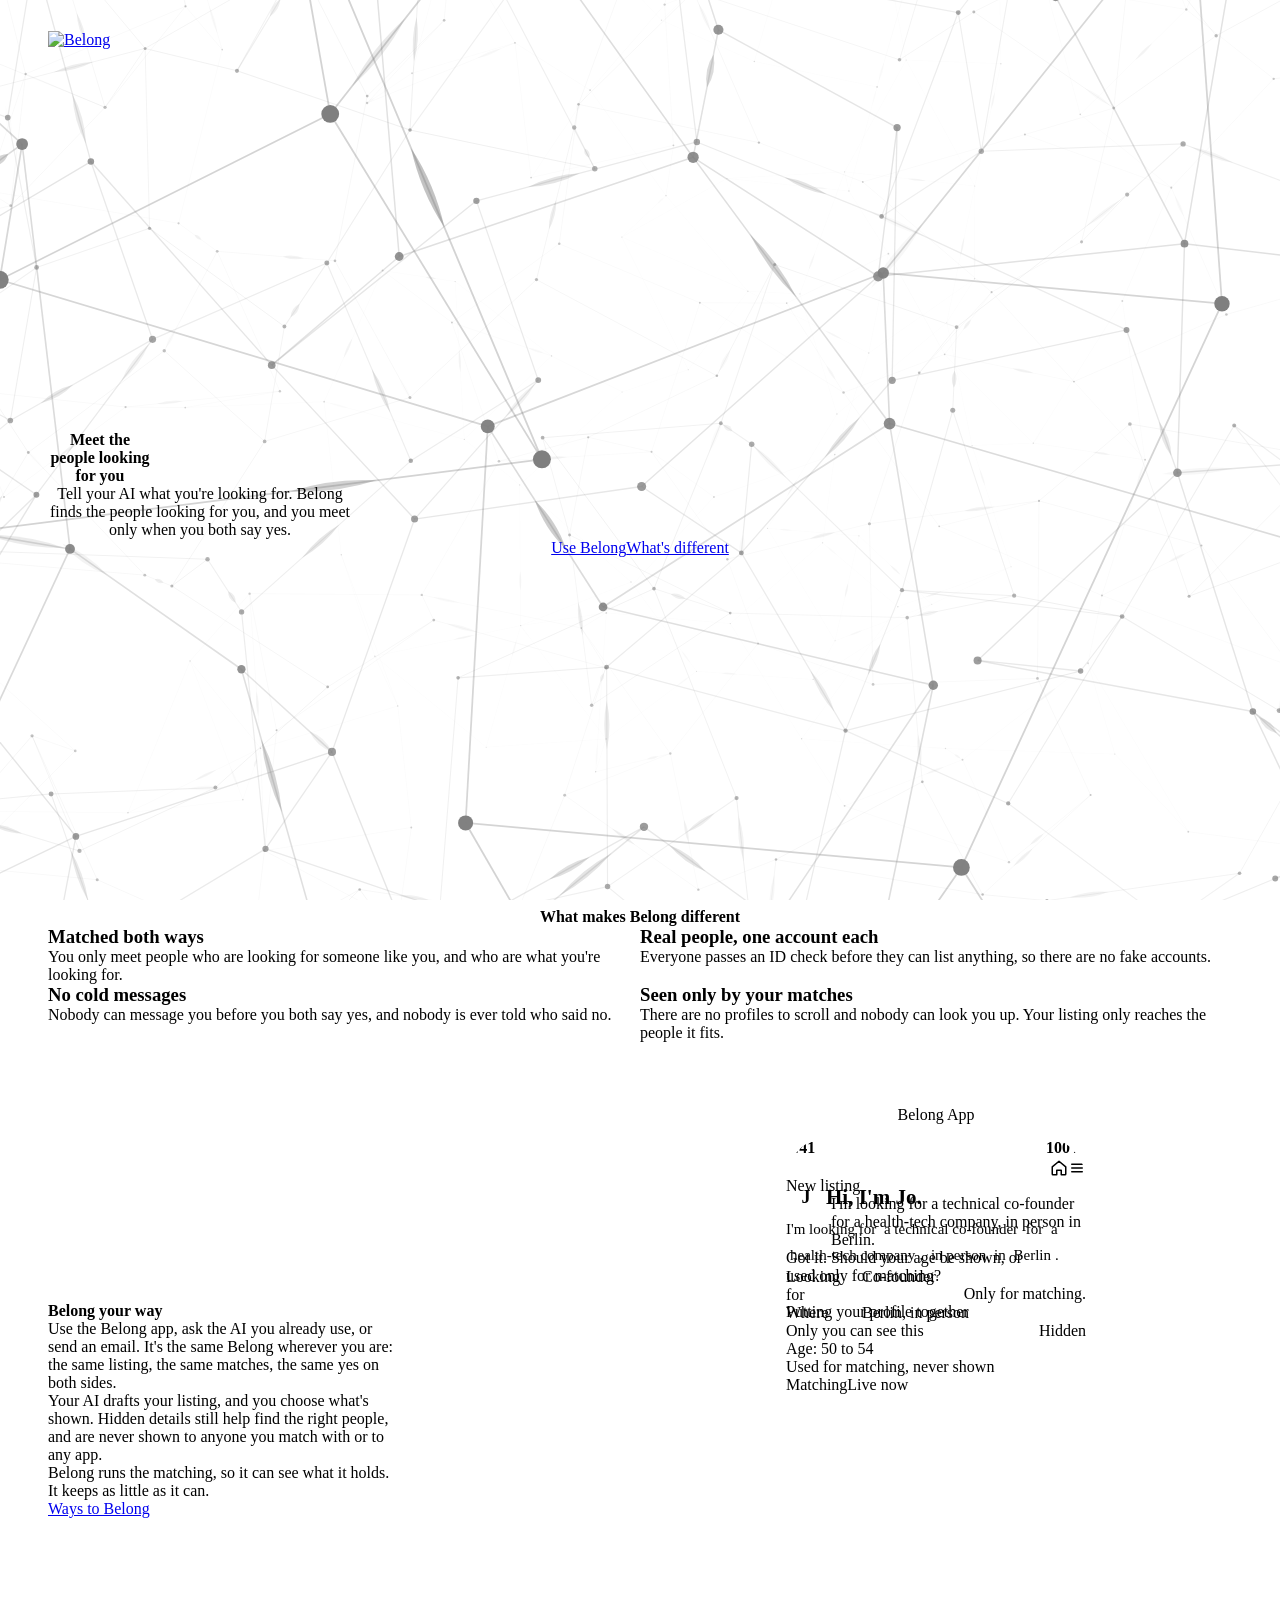
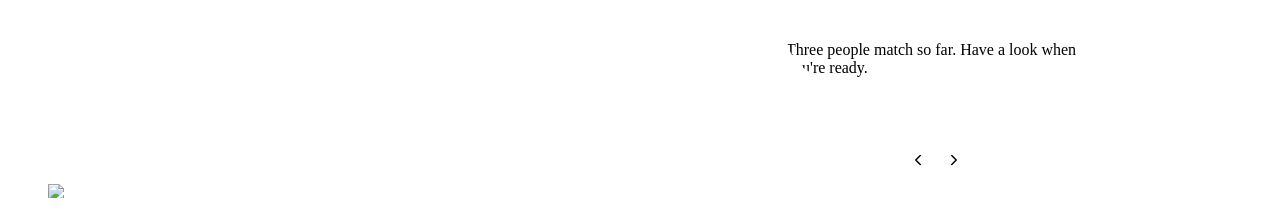
==== site/index.html @ 60d32f6e "The cream band is at 40% Co-Authored-By: Claude Opus 5.5 <noreply@anthropic.com>" ====
<!doctype html>
<html lang="en">
<head>
<meta charset="utf-8">
<meta name="viewport" content="width=device-width, initial-scale=1">
<title>Belong</title>
<meta name="description" content="Belong helps people find each other. Tell your AI what you're looking for, and meet the people looking for you, only when you both say yes.">
<link rel="stylesheet" href="ds/tokens.css">
<link rel="stylesheet" href="ds/belong.css">
<link rel="stylesheet" href="site.css">
<link rel="icon" type="image/svg+xml" href="ds/logo/belong-icon.svg">
<link rel="apple-touch-icon" href="apple-touch-icon.png">
<style>
  /* The landing page's own parts. Everything shared with the Use page is in site.css. */
  /* The hero sits in the middle of the web, on one centred column. */
  .hero { min-height: calc(100svh - 72px); display: flex; align-items: center; padding: var(--space-12) 0 var(--space-24);
    text-align: center; }
  .hero .wrap { width: 100%; }
  .hero h1 { font-size: var(--font-size-display-xl); margin: 0 auto var(--space-6); max-width: 13ch; }
  .hero .lead { font: var(--text-body-l); color: var(--text-secondary); margin: 0 auto var(--space-8); max-width: 38ch; }
  .hero .actions { justify-content: center; }

  /* The background: a cloud of points in three dimensions, coral, periwinkle and mint, each joined to its nearest by
     faint grey lines, with pulses swelling along some of them in the lines' own grey, tapering at both ends. Drawn on
     one canvas by the script below: near points and lines larger and darker, far ones smaller and fainter, so it has
     volume. It turns slowly around its upright axis as the page scrolls, onward whichever way, easing to a stop. Fixed
     behind the whole page at half opacity, showing through the top bar too. No pause button by the owner's choice;
     with reduced motion it's drawn once, still, with no pulses. */
  /* On this page the top bar lets the web show through it (no fill, no blur) and scrolls away with the hero
     instead of staying pinned, so no text ever passes under it. */
  .site-top { position: relative; background: transparent; -webkit-backdrop-filter: none; backdrop-filter: none; }
  .web { position: fixed; inset: 0; width: 100%; height: 100%; z-index: -1; opacity: 0.5; pointer-events: none; }

  /* What makes Belong different: four cards, two by two. */
  #diff-title { text-align: center; margin-bottom: var(--space-10); }
  .diff .card { padding: var(--space-8); }

  /* Hidden details: the words on the left, and the Belong app on a phone on the right. */
  .hidden-grid { display: grid; grid-template-columns: minmax(0, 1fr) minmax(0, 1fr); gap: var(--space-16); align-items: center; }
  @media (max-width: 760px) { .hidden-grid { grid-template-columns: 1fr; gap: var(--space-10); } }
  .hidden-grid p { color: var(--text-secondary); max-width: 44ch; margin: 0 0 var(--space-4); font: var(--text-body-l); }
  /* The ways to use Belong, one story three times on a loop. First the Belong app on a phone, drawn in the app's own
     look: the person tells their AI what they're looking for; their profile appears, the hidden age in its red band
     with the Hidden badge; matching starts; their matches come in, they pass on one and say yes to another, and both
     say yes. Then it swipes to an AI chat window, dark and in the code font, any assistant and no one's brand, using
     Belong through its connector; then to a mail thread with Belong, light, as a mail app shows it; then back to the
     phone. A picture, so it's one image to screen readers. With reduced motion it rests on the phone's profile. */
  .ways { position: relative; justify-self: stretch; height: 700px; margin: 0; overflow: hidden; }
  .ways .slide { position: absolute; inset: 0; display: flex; flex-direction: column; align-items: center; justify-content: center;
    gap: 14px; padding: var(--space-6) var(--space-2); }
  /* Each way's name above its picture, swiping with it. */
  .ways .way { margin: 0; font: var(--text-body-l); line-height: 1; color: var(--text-accent); }  /* the size it had, without the paragraph's margin */
  .ways .s-ai, .ways .s-mail { transform: translateX(115%); }
  /* Each example casts a hard shadow, offset down and right; it fades out as the example swipes away. */
  .ways { --cast: 10px 10px 0 color-mix(in srgb, var(--text-primary) 7%, transparent); --none: 0 0 0 transparent; }
  .ways .phone, .ways .window { box-shadow: var(--cast); }
  .ways .slide { padding-right: calc(var(--space-2) + 10px); }
  .phone { width: 300px; max-width: 100%; margin: 0; border: 9px solid var(--surface-inverse);
    border-radius: 44px; overflow: hidden; background: var(--surface-card); }
  .phone .bar { display: flex; align-items: center; justify-content: space-between; padding: 10px var(--space-5) 0;
    font: var(--text-caption); font-weight: 600; }
  .phone .bar .notch { width: 84px; height: 22px; border-radius: var(--radius-pill); background: var(--surface-inverse); }
  .phone .top { display: flex; align-items: center; gap: var(--space-2); padding: var(--space-3) var(--space-4);
    border-bottom: 1px solid var(--border-subtle); }
  .phone .top img { height: 17px; width: auto; margin-right: auto; }
  .phone .top svg { width: 18px; height: 18px; color: var(--text-primary); }
  .phone .screen { position: relative; height: 500px; overflow: hidden; }
  .phone .chat, .phone .profile { position: absolute; left: 0; right: 0; }
  .phone .chat { inset: 0; padding: var(--space-4); display: flex; flex-direction: column; gap: var(--space-2); }
  .phone .chat .eyebrow { margin-bottom: var(--space-2); color: var(--text-tertiary); }
  .ways .msg { max-width: 85%; margin: 0; padding: var(--space-2) var(--space-3); border-radius: 18px; font: var(--text-body-s); }
  .ways .msg.me { align-self: flex-end; background: var(--surface-raised); border-bottom-right-radius: var(--radius-sm); }
  .ways .msg.ai { align-self: flex-start; background: var(--accent-ai-muted); border-bottom-left-radius: var(--radius-sm); }
  .phone .turn { display: grid; justify-items: start; }
  .phone .turn > * { grid-area: 1 / 1; align-self: start; }
  .ways .typing { display: inline-flex; gap: 4px; padding: var(--space-3); }
  .ways .typing i { width: 6px; height: 6px; border-radius: 50%; background: var(--accent-ai); }
  .phone .making { align-self: flex-start; font: var(--text-caption); color: var(--text-ai); }
  .phone .profile { inset: 0; background: var(--sf-paper-100); }
  .phone .hello { background: var(--surface-card); padding: var(--space-4); }
  .phone .hello-head { display: flex; align-items: center; gap: var(--space-3); }
  .phone .mono { width: 40px; height: 40px; border-radius: var(--radius-md); background: var(--sf-char-100); color: var(--text-secondary);
    display: inline-flex; align-items: center; justify-content: center; font-family: var(--font-display); font-weight: 700; font-size: 18px; }
  .phone .name { margin: 0; font-family: var(--font-display); font-weight: 600; font-size: 21px; line-height: 1.15; }
  .phone .words { margin: var(--space-3) 0 0; font-family: var(--font-display); font-weight: 500; font-size: 15px; line-height: 1.7; }
  .phone .word { background: var(--sf-char-100); border-bottom: 2px solid var(--border-strong); border-radius: var(--radius-sm); padding: 1px 4px;
    -webkit-box-decoration-break: clone; box-decoration-break: clone; }
  .ways .facts { padding: var(--space-3) var(--space-4); display: grid; gap: var(--space-2); }
  .ways .fact { display: grid; grid-template-columns: 76px 1fr; gap: var(--space-2); font: var(--text-body-s); }
  .ways .fact .label { color: var(--text-tertiary); }
  .phone .hidden-band { padding: var(--space-3) var(--space-4);
    background: linear-gradient(var(--accent-error-muted), var(--accent-error-muted)), var(--surface-card); }
  .phone .hidden-band .head { display: flex; justify-content: space-between; align-items: center; }
  .phone .hidden-band .body-s { margin-top: var(--space-1); }
  .phone .hidden-note { display: block; margin-top: var(--space-1); }
  .phone .live { display: flex; align-items: center; gap: var(--space-2); padding: var(--space-3) var(--space-4); font: var(--text-caption);
    color: var(--text-secondary); }
  .phone .peek { position: absolute; left: 0; right: 0; bottom: 0; background: var(--surface-card); border-top: 1px solid var(--border-default);
    border-radius: var(--radius-lg) var(--radius-lg) 0 0; padding: var(--space-3) var(--space-4) var(--space-5); }
  .phone .peek .handle { display: block; width: 32px; height: 4px; margin: 0 auto var(--space-3); border-radius: var(--radius-pill);
    background: var(--border-strong); }
  .phone .peek .slot { display: grid; }
  .phone .peek .msg { grid-area: 1 / 1; max-width: none; }
  /* The app's matches: a screen that slides in over the profile, with the phone's tab bar. */
  .phone .matches { position: absolute; inset: 0; display: flex; flex-direction: column; background: var(--sf-paper-100);
    transform: translateX(100%); }
  .phone .list { flex: 1; min-height: 0; overflow: hidden; padding: var(--space-3) var(--space-4); }
  .phone .list .eyebrow { color: var(--text-tertiary); margin-bottom: var(--space-1); }
  .ways .grow { display: grid; grid-template-rows: 1fr; }
  .ways .grow > div { overflow: hidden; min-height: 0; }
  .phone .mcard { margin-top: var(--space-2); padding: var(--space-3); background: var(--surface-card); border: 1px solid var(--border-default);
    border-radius: var(--radius-md); display: grid; gap: var(--space-1); }
  .phone .mcard .fact { grid-template-columns: 70px 1fr; font: var(--text-caption); }
  .phone .mcard .why { margin: 2px 0 0; font: var(--text-caption); color: var(--text-secondary); }
  .phone .mcard .end { display: grid; margin-top: var(--space-2); min-height: 30px; }
  .phone .mcard .end > * { grid-area: 1 / 1; align-self: center; }
  .phone .mcard .btns { display: flex; gap: var(--space-2); }
  .phone .mcard .btns .btn { flex: 1; justify-content: center; }
  .phone .mcard .note { margin: 0; font: var(--text-caption); }
  .phone .btn { position: relative; }
  .phone .ring { position: absolute; inset: -3px; border: 2px solid var(--border-accent); border-radius: inherit; opacity: 0; }
  .phone .tabbar { display: grid; grid-template-columns: 1fr 1fr; border-top: 1px solid var(--border-subtle); background: var(--sf-paper-100); }
  .phone .tabbar span { padding: var(--space-3) 0 var(--space-4); text-align: center; font-family: var(--font-display); font-weight: 700;
    font-size: 15px; color: var(--text-tertiary); }
  .phone .tabbar span + span { border-left: 1px solid var(--border-subtle); }
  .phone .tabbar .on { color: var(--text-primary); background: linear-gradient(var(--accent-muted), transparent 70%); box-shadow: inset 0 2px var(--border-accent); }
  /* The windows: a desktop app's frame, its title in the middle; the conversation pushed up from the bottom as it grows. */
  .ways .window { width: 100%; max-width: 440px; height: 520px; display: flex; flex-direction: column; overflow: hidden;
    background: var(--surface-card); border: 1px solid var(--border-default); border-radius: var(--radius-lg); }
  .ways .chrome { position: relative; display: flex; align-items: center; justify-content: center; gap: var(--space-2); padding: var(--space-3);
    border-bottom: 1px solid var(--border-subtle); font: var(--text-body-s); font-weight: 600; }
  .ways .chrome .lights { position: absolute; left: var(--space-3); display: flex; gap: 6px; }
  .ways .chrome .lights i { width: 10px; height: 10px; border-radius: 50%; background: var(--sf-char-100); }
  .ways .chrome .spark { width: 10px; height: 10px; border-radius: 50%; background: var(--text-primary); }
  .ways .convo { flex: 1; min-height: 0; display: flex; flex-direction: column; justify-content: flex-end; padding: 0 var(--space-4) var(--space-2); overflow: hidden; }
  .ways .convo .grow > div { padding-top: var(--space-3); display: flex; flex-direction: column; }
  .ways .said { margin: 0; font: var(--text-body-s); }
  .ways .uses { align-self: flex-start; display: inline-flex; align-items: center; gap: var(--space-2); padding: 4px var(--space-3);
    border-radius: var(--radius-pill); background: var(--accent-ai-muted); color: var(--text-ai); font: var(--text-caption); }
  .ways .uses img { height: 11px; width: auto; }
  .ways .uses + .said { margin-top: var(--space-2); }
  .ways .card { margin-top: var(--space-2); padding: var(--space-3); border: 1px solid var(--border-default); border-radius: var(--radius-md);
    display: grid; gap: var(--space-1); background: var(--surface-card); }
  .ways .card .head { display: flex; justify-content: space-between; align-items: center; }
  .ways .card .fact { grid-template-columns: 68px 1fr; font: var(--text-caption); }
  /* The AI window: dark, in the code font, so it reads as a different place from the mail. */
  .ways .dark { background: var(--surface-inverse); color: var(--text-inverse); border-color: var(--surface-inverse); }
  .ways .dark, .ways .dark .said, .ways .dark .msg, .ways .dark .chrome, .ways .dark .box, .ways .dark .uses, .ways .dark .label { font-family: var(--font-mono); }
  .ways .dark .chrome { border-bottom-color: color-mix(in srgb, var(--text-inverse) 12%, transparent); }
  .ways .dark .chrome .lights i { background: color-mix(in srgb, var(--text-inverse) 25%, transparent); }
  .ways .dark .chrome .spark { background: var(--accent-ai); }
  .ways .dark .said, .ways .dark .card { color: var(--text-inverse); }
  .ways .dark .msg.me { background: color-mix(in srgb, var(--text-inverse) 12%, transparent); color: var(--text-inverse); }
  .ways .dark .uses { background: transparent; border: 1px solid var(--accent-ai); color: var(--accent-ai); }
  .ways .dark .card { background: color-mix(in srgb, var(--text-inverse) 6%, transparent); border-color: color-mix(in srgb, var(--text-inverse) 18%, transparent); }
  .ways .dark .label { color: color-mix(in srgb, var(--text-inverse) 65%, transparent); }
  .ways .dark .box { border-color: color-mix(in srgb, var(--text-inverse) 22%, transparent); color: color-mix(in srgb, var(--text-inverse) 55%, transparent); }
  .ways .box { margin: var(--space-2) var(--space-4) var(--space-4); padding: var(--space-2) var(--space-4); border: 1px solid var(--border-default);
    border-radius: var(--radius-pill); font: var(--text-body-s); color: var(--text-tertiary); }
  /* The mail window: light, in the page's own type, like a mail app: a toolbar, the thread's subject, then each email
     in it, open, the newest at the foot; a reply box below. */
  .ways .tools { display: flex; align-items: center; gap: var(--space-3); padding: var(--space-2) var(--space-4); border-bottom: 1px solid var(--border-subtle); }
  .ways .tools svg { width: 16px; height: 16px; color: var(--text-tertiary); }
  .ways .tools .search { flex: 1; padding: 4px var(--space-3); border-radius: var(--radius-pill); background: var(--surface-raised);
    font: var(--text-caption); color: var(--text-tertiary); }
  .ways .thread-title { margin: 0; padding: var(--space-3) var(--space-4) 0; font: var(--text-body-m); font-weight: 600; }
  .ways .thread-title .badge { margin-left: var(--space-2); vertical-align: middle; }
  .ways .thread { flex: 1; min-height: 0; display: flex; flex-direction: column; justify-content: flex-end; overflow: hidden; padding: 0 var(--space-4); }
  .ways .em > div { border-top: 1px solid var(--border-subtle); }
  .ways .em-head { display: grid; grid-template-columns: 28px 1fr auto; gap: 2px var(--space-2); align-items: center; padding: var(--space-2) 0; }
  .ways .em-head .av { grid-row: span 2; width: 28px; height: 28px; border-radius: 50%; display: inline-flex; align-items: center; justify-content: center;
    font: var(--text-caption); font-weight: 700; background: var(--sf-char-100); color: var(--text-secondary); }
  .ways .em-head .av.b { background: var(--surface-inverse); }
  .ways .em-head .av.b img { width: 14px; height: auto; }
  .ways .em-head .who { font: var(--text-caption); color: var(--text-primary); white-space: nowrap; overflow: hidden; text-overflow: ellipsis; }
  .ways .em-head .who b { font-weight: 600; }
  .ways .em-head .who span { color: var(--text-tertiary); }
  .ways .em-head .when { font: var(--text-caption); color: var(--text-tertiary); }
  .ways .em-head .to { grid-column: 2 / 4; font: var(--text-caption); color: var(--text-tertiary); white-space: nowrap; overflow: hidden; text-overflow: ellipsis; }
  .ways .em-body { padding: 0 0 var(--space-3) 36px; font: var(--text-caption); color: var(--text-primary); }
  .ways .em-body p { margin: 0 0 var(--space-2); font: var(--text-caption); }
  .ways .em-body .card { margin: 0 0 var(--space-2); }
  .ways .em-body .sig { color: var(--text-tertiary); margin: 0; }
  .ways .reply { display: flex; gap: var(--space-2); padding: var(--space-3) var(--space-4) var(--space-4); border-top: 1px solid var(--border-subtle); }
  .ways .reply span { padding: 4px var(--space-4); border: 1px solid var(--border-default); border-radius: var(--radius-pill); font: var(--text-caption); }
  /* At rest (and with reduced motion): the phone's profile and its AI's latest message; the rest away. */
  .ways .pk1 { opacity: 0; }
  @media (prefers-reduced-motion: no-preference) {
    @keyframes s-phone { 0.0% { transform: none; opacity: 1; } 44.64% { transform: none; opacity: 1; } 46.43% { transform: translateX(-115%); opacity: 1; } 46.61% { transform: translateX(-115%); opacity: 0; } 98.04% { transform: translateX(115%); opacity: 0; } 98.21% { transform: translateX(115%); opacity: 1; } 100.0% { transform: none; opacity: 1; } }
    .ways .s-phone { animation: s-phone 56s cubic-bezier(0.33, 1, 0.68, 1) infinite; }
    @keyframes s-ai { 0.0% { transform: translateX(115%); } 44.64% { transform: translateX(115%); } 46.43% { transform: none; } 71.43% { transform: none; } 73.21% { transform: translateX(-115%); } 100.0% { transform: translateX(-115%); } }
    .ways .s-ai { animation: s-ai 56s cubic-bezier(0.33, 1, 0.68, 1) infinite; }
    @keyframes s-mail { 0.0% { transform: translateX(115%); } 71.43% { transform: translateX(115%); } 73.21% { transform: none; } 98.21% { transform: none; } 100.0% { transform: translateX(-115%); } }
    .ways .s-mail { animation: s-mail 56s cubic-bezier(0.33, 1, 0.68, 1) infinite; }
    @keyframes say1 { 0.0% { opacity: 0; transform: translateY(6px); } 0.89% { opacity: 0; transform: translateY(6px); } 1.61% { opacity: 1; transform: none; } 58.93% { opacity: 1; transform: none; } 59.64% { opacity: 0; transform: none; } 100.0% { opacity: 0; transform: none; } }
    .ways .say1 { animation: say1 56s var(--ease-standard) infinite; }
    @keyframes typing1 { 0.0% { opacity: 0; transform: translateY(6px); } 3.21% { opacity: 0; transform: translateY(6px); } 3.93% { opacity: 1; transform: none; } 6.25% { opacity: 1; transform: none; } 6.96% { opacity: 0; transform: none; } 100.0% { opacity: 0; transform: none; } }
    .ways .typing1 { animation: typing1 56s var(--ease-standard) infinite; }
    @keyframes ask { 0.0% { opacity: 0; transform: translateY(6px); } 6.43% { opacity: 0; transform: translateY(6px); } 7.14% { opacity: 1; transform: none; } 58.93% { opacity: 1; transform: none; } 59.64% { opacity: 0; transform: none; } 100.0% { opacity: 0; transform: none; } }
    .ways .ask { animation: ask 56s var(--ease-standard) infinite; }
    @keyframes say2 { 0.0% { opacity: 0; transform: translateY(6px); } 10.36% { opacity: 0; transform: translateY(6px); } 11.07% { opacity: 1; transform: none; } 58.93% { opacity: 1; transform: none; } 59.64% { opacity: 0; transform: none; } 100.0% { opacity: 0; transform: none; } }
    .ways .say2 { animation: say2 56s var(--ease-standard) infinite; }
    @keyframes making { 0.0% { opacity: 0; transform: translateY(6px); } 12.68% { opacity: 0; transform: translateY(6px); } 13.39% { opacity: 1; transform: none; } 16.43% { opacity: 1; transform: none; } 17.14% { opacity: 0; transform: none; } 100.0% { opacity: 0; transform: none; } }
    .ways .making { animation: making 56s var(--ease-standard) infinite; }
    @keyframes profile { 0.0% { transform: translateY(100%); } 16.79% { transform: translateY(100%); } 18.21% { transform: none; } 58.93% { transform: none; } 59.82% { transform: translateY(100%); } 100.0% { transform: translateY(100%); } }
    .ways .profile { animation: profile 56s var(--ease-standard) infinite; }
    @keyframes pk1 { 0.0% { opacity: 0; transform: translateY(6px); } 18.93% { opacity: 0; transform: translateY(6px); } 19.64% { opacity: 1; transform: none; } 23.21% { opacity: 1; transform: none; } 23.93% { opacity: 0; transform: none; } 100.0% { opacity: 0; transform: none; } }
    .ways .pk1 { animation: pk1 56s var(--ease-standard) infinite; }
    @keyframes pk2 { 0.0% { opacity: 0; transform: translateY(6px); } 23.21% { opacity: 0; transform: translateY(6px); } 23.93% { opacity: 1; transform: none; } 58.93% { opacity: 1; transform: none; } 59.64% { opacity: 0; transform: none; } 100.0% { opacity: 0; transform: none; } }
    .ways .pk2 { animation: pk2 56s var(--ease-standard) infinite; }
    @keyframes matches { 0.0% { transform: translateX(100%); } 26.07% { transform: translateX(100%); } 27.5% { transform: none; } 58.93% { transform: none; } 59.82% { transform: translateX(100%); } 100.0% { transform: translateX(100%); } }
    .ways .matches { animation: matches 56s var(--ease-standard) infinite; }
    @keyframes mA { 0.0% { grid-template-rows: 0fr; opacity: 0; } 27.68% { grid-template-rows: 0fr; opacity: 0; } 28.57% { grid-template-rows: 1fr; opacity: 1; } 100.0% { grid-template-rows: 1fr; opacity: 1; } }
    .ways .mA { animation: mA 56s var(--ease-standard) infinite; }
    @keyframes mB { 0.0% { grid-template-rows: 0fr; opacity: 0; } 29.11% { grid-template-rows: 0fr; opacity: 0; } 30.0% { grid-template-rows: 1fr; opacity: 1; } 34.46% { grid-template-rows: 1fr; opacity: 1; } 35.36% { grid-template-rows: 0fr; opacity: 0; } 100.0% { grid-template-rows: 0fr; opacity: 0; } }
    .ways .mB { animation: mB 56s var(--ease-standard) infinite; }
    @keyframes mC { 0.0% { grid-template-rows: 0fr; opacity: 0; } 30.54% { grid-template-rows: 0fr; opacity: 0; } 31.43% { grid-template-rows: 1fr; opacity: 1; } 100.0% { grid-template-rows: 1fr; opacity: 1; } }
    .ways .mC { animation: mC 56s var(--ease-standard) infinite; }
    @keyframes noB { 0.0% { opacity: 0; transform: translateY(6px); } 32.5% { opacity: 0; transform: translateY(6px); } 33.21% { opacity: 1; transform: none; } 34.46% { opacity: 1; transform: none; } 35.18% { opacity: 0; transform: none; } 100.0% { opacity: 0; transform: none; } }
    .ways .noB { animation: noB 56s var(--ease-standard) infinite; }
    @keyframes yesA { 0.0% { opacity: 0; transform: translateY(6px); } 35.36% { opacity: 0; transform: translateY(6px); } 36.07% { opacity: 1; transform: none; } 37.32% { opacity: 1; transform: none; } 38.04% { opacity: 0; transform: none; } 100.0% { opacity: 0; transform: none; } }
    .ways .yesA { animation: yesA 56s var(--ease-standard) infinite; }
    @keyframes sentA { 0.0% { opacity: 0; transform: translateY(6px); } 36.96% { opacity: 0; transform: translateY(6px); } 37.68% { opacity: 1; transform: none; } 40.36% { opacity: 1; transform: none; } 41.07% { opacity: 0; transform: none; } 100.0% { opacity: 0; transform: none; } }
    .ways .sentA { animation: sentA 56s var(--ease-standard) infinite; }
    @keyframes bothA { 0.0% { opacity: 0; transform: translateY(6px); } 40.36% { opacity: 0; transform: translateY(6px); } 41.07% { opacity: 1; transform: none; } 58.93% { opacity: 1; transform: none; } 59.64% { opacity: 0; transform: none; } 100.0% { opacity: 0; transform: none; } }
    .ways .bothA { animation: bothA 56s var(--ease-standard) infinite; }
    @keyframes btnsA { 0.0% { opacity: 0; transform: translateY(6px); } 27.86% { opacity: 0; transform: translateY(6px); } 28.57% { opacity: 1; transform: none; } 36.79% { opacity: 1; transform: none; } 37.5% { opacity: 0; transform: none; } 100.0% { opacity: 0; transform: none; } }
    .ways .btnsA { animation: btnsA 56s var(--ease-standard) infinite; }
    @keyframes btnsC { 0.0% { opacity: 0; transform: translateY(6px); } 30.71% { opacity: 0; transform: translateY(6px); } 31.43% { opacity: 1; transform: none; } 58.93% { opacity: 1; transform: none; } 59.64% { opacity: 0; transform: none; } 100.0% { opacity: 0; transform: none; } }
    .ways .btnsC { animation: btnsC 56s var(--ease-standard) infinite; }
    @keyframes a1 { 0.0% { grid-template-rows: 0fr; opacity: 0; } 47.32% { grid-template-rows: 0fr; opacity: 0; } 48.21% { grid-template-rows: 1fr; opacity: 1; } 75.0% { grid-template-rows: 1fr; opacity: 1; } 75.89% { grid-template-rows: 0fr; opacity: 0; } 100.0% { grid-template-rows: 0fr; opacity: 0; } }
    .ways .a1 { animation: a1 56s var(--ease-standard) infinite; }
    @keyframes a2 { 0.0% { grid-template-rows: 0fr; opacity: 0; } 49.46% { grid-template-rows: 0fr; opacity: 0; } 50.36% { grid-template-rows: 1fr; opacity: 1; } 52.5% { grid-template-rows: 1fr; opacity: 1; } 53.39% { grid-template-rows: 0fr; opacity: 0; } 100.0% { grid-template-rows: 0fr; opacity: 0; } }
    .ways .a2 { animation: a2 56s var(--ease-standard) infinite; }
    @keyframes a3 { 0.0% { grid-template-rows: 0fr; opacity: 0; } 51.96% { grid-template-rows: 0fr; opacity: 0; } 52.86% { grid-template-rows: 1fr; opacity: 1; } 75.0% { grid-template-rows: 1fr; opacity: 1; } 75.89% { grid-template-rows: 0fr; opacity: 0; } 100.0% { grid-template-rows: 0fr; opacity: 0; } }
    .ways .a3 { animation: a3 56s var(--ease-standard) infinite; }
    @keyframes a4 { 0.0% { grid-template-rows: 0fr; opacity: 0; } 56.96% { grid-template-rows: 0fr; opacity: 0; } 57.86% { grid-template-rows: 1fr; opacity: 1; } 75.0% { grid-template-rows: 1fr; opacity: 1; } 75.89% { grid-template-rows: 0fr; opacity: 0; } 100.0% { grid-template-rows: 0fr; opacity: 0; } }
    .ways .a4 { animation: a4 56s var(--ease-standard) infinite; }
    @keyframes a5 { 0.0% { grid-template-rows: 0fr; opacity: 0; } 59.11% { grid-template-rows: 0fr; opacity: 0; } 60.0% { grid-template-rows: 1fr; opacity: 1; } 75.0% { grid-template-rows: 1fr; opacity: 1; } 75.89% { grid-template-rows: 0fr; opacity: 0; } 100.0% { grid-template-rows: 0fr; opacity: 0; } }
    .ways .a5 { animation: a5 56s var(--ease-standard) infinite; }
    @keyframes a6 { 0.0% { grid-template-rows: 0fr; opacity: 0; } 63.39% { grid-template-rows: 0fr; opacity: 0; } 64.29% { grid-template-rows: 1fr; opacity: 1; } 75.0% { grid-template-rows: 1fr; opacity: 1; } 75.89% { grid-template-rows: 0fr; opacity: 0; } 100.0% { grid-template-rows: 0fr; opacity: 0; } }
    .ways .a6 { animation: a6 56s var(--ease-standard) infinite; }
    @keyframes a7 { 0.0% { grid-template-rows: 0fr; opacity: 0; } 65.54% { grid-template-rows: 0fr; opacity: 0; } 66.43% { grid-template-rows: 1fr; opacity: 1; } 75.0% { grid-template-rows: 1fr; opacity: 1; } 75.89% { grid-template-rows: 0fr; opacity: 0; } 100.0% { grid-template-rows: 0fr; opacity: 0; } }
    .ways .a7 { animation: a7 56s var(--ease-standard) infinite; }
    @keyframes e1 { 0.0% { grid-template-rows: 0fr; opacity: 0; } 73.75% { grid-template-rows: 0fr; opacity: 0; } 74.64% { grid-template-rows: 1fr; opacity: 1; } 100.0% { grid-template-rows: 1fr; opacity: 1; } }
    .ways .e1 { animation: e1 56s var(--ease-standard) infinite; }
    @keyframes e2 { 0.0% { grid-template-rows: 0fr; opacity: 0; } 77.32% { grid-template-rows: 0fr; opacity: 0; } 78.21% { grid-template-rows: 1fr; opacity: 1; } 100.0% { grid-template-rows: 1fr; opacity: 1; } }
    .ways .e2 { animation: e2 56s var(--ease-standard) infinite; }
    @keyframes e3 { 0.0% { grid-template-rows: 0fr; opacity: 0; } 81.96% { grid-template-rows: 0fr; opacity: 0; } 82.86% { grid-template-rows: 1fr; opacity: 1; } 100.0% { grid-template-rows: 1fr; opacity: 1; } }
    .ways .e3 { animation: e3 56s var(--ease-standard) infinite; }
    @keyframes e4 { 0.0% { grid-template-rows: 0fr; opacity: 0; } 86.61% { grid-template-rows: 0fr; opacity: 0; } 87.5% { grid-template-rows: 1fr; opacity: 1; } 100.0% { grid-template-rows: 1fr; opacity: 1; } }
    .ways .e4 { animation: e4 56s var(--ease-standard) infinite; }
    @keyframes e5 { 0.0% { grid-template-rows: 0fr; opacity: 0; } 90.89% { grid-template-rows: 0fr; opacity: 0; } 91.79% { grid-template-rows: 1fr; opacity: 1; } 100.0% { grid-template-rows: 1fr; opacity: 1; } }
    .ways .e5 { animation: e5 56s var(--ease-standard) infinite; }
    @keyframes cast-phone { 0.0% { box-shadow: var(--cast); } 44.64% { box-shadow: var(--cast); } 45.71% { box-shadow: var(--none); } 98.93% { box-shadow: var(--none); } 100.0% { box-shadow: var(--cast); } }
    .ways .s-phone .phone { animation: cast-phone 56s var(--ease-standard) infinite; }
    @keyframes cast-ai { 0.0% { box-shadow: var(--none); } 45.36% { box-shadow: var(--none); } 46.43% { box-shadow: var(--cast); } 71.43% { box-shadow: var(--cast); } 72.5% { box-shadow: var(--none); } 100.0% { box-shadow: var(--none); } }
    .ways .s-ai .window { animation: cast-ai 56s var(--ease-standard) infinite; }
    @keyframes cast-mail { 0.0% { box-shadow: var(--none); } 72.14% { box-shadow: var(--none); } 73.21% { box-shadow: var(--cast); } 98.21% { box-shadow: var(--cast); } 99.29% { box-shadow: var(--none); } 100.0% { box-shadow: var(--none); } }
    .ways .s-mail .window { animation: cast-mail 56s var(--ease-standard) infinite; }
    @keyframes blink { 0%, 100% { opacity: .3; } 50% { opacity: 1; } }
    .ways .typing i, .ways .busy { animation: blink 1s ease-in-out infinite; }
    .ways .typing i:nth-child(2) { animation-delay: .2s; } .ways .typing i:nth-child(3) { animation-delay: .4s; }
  }

  /* On this page the cream band, a lighter cream at 40% strength, multiplies over the web, like ink on paper: the
     web stays fully visible through it, only tinted. The cream sits on a layer of its own behind the band's content, so the cards stay white, and it
     fades in and out over the band's top and bottom padding, so it has no hard edge. */
  .band { position: relative; background: none; }
  .band::before { content: ""; position: absolute; inset: 0; z-index: -1; background: var(--sf-paper-200);
    mix-blend-mode: multiply; opacity: 0.4;
    -webkit-mask-image: linear-gradient(transparent, black 30px, black calc(100% - var(--space-24)), transparent);
    mask-image: linear-gradient(transparent, black 30px, black calc(100% - var(--space-24)), transparent); }
  .hidden-grid .actions { margin-top: var(--space-6); }
  /* Arrows under the examples, to step to the one before or after; the loop carries on from there. */
  .ways-stage { min-width: 0; }
  .ways-nav { display: flex; justify-content: center; gap: var(--space-2); margin-top: calc(-1 * var(--space-4)); }
  .ways-step { all: unset; box-sizing: border-box; width: 36px; height: 36px; display: inline-flex; align-items: center; justify-content: center;
    border-radius: 50%; color: var(--text-tertiary); cursor: pointer; transition: color var(--duration-fast) var(--ease-standard); }
  .ways-step:hover { color: var(--text-primary); }
  .ways-step:focus-visible { outline: 2px solid var(--focus-ring); outline-offset: 2px; }
  .ways-step svg { width: 18px; height: 18px; }
  /* With reduced motion nothing plays: the arrows show each example still, as it ends. */
  @media (prefers-reduced-motion: reduce) {
    .ways[data-way="1"] .s-phone, .ways[data-way="2"] .s-phone, .ways[data-way="2"] .s-ai { transform: translateX(-115%); }
    .ways[data-way="1"] .s-ai, .ways[data-way="2"] .s-mail { transform: none; }
  }
</style>
</head>
<body>
<canvas class="web" aria-hidden="true"></canvas>
<script>
  /* The background web, drawn here from a fixed seed so it's the same on every visit. Points fill a volume, at least
     GAP apart; each is joined to its three nearest within reach; about half the lines carry a pulse. Every frame the
     cloud is turned (around its upright axis by how far the page has scrolled, either way, and a slow drift), then drawn in
     perspective, nearer things larger and darker. The turning follows the scroll with some ease. With reduced motion
     it's drawn once, still, and again only if the window changes size. */
  (() => {
    const canvas = document.querySelector(".web"), ctx = canvas.getContext("2d");
    const still = matchMedia("(prefers-reduced-motion: reduce)").matches;
    let seed = 7;
    const rand = () => {  // mulberry32: small, seeded, the same everywhere
      seed = (seed + 0x6D2B79F5) | 0;
      let t = Math.imul(seed ^ (seed >>> 15), 1 | seed);
      t = (t + Math.imul(t ^ (t >>> 7), 61 | t)) ^ t;
      return ((t ^ (t >>> 14)) >>> 0) / 4294967296;
    };
    const between = (a, b) => a + rand() * (b - a);
    const css = getComputedStyle(document.documentElement), token = n => css.getPropertyValue(n).trim();
    const INK = token("--text-primary"), COLOURS = ["--accent-default", "--accent-ai", "--accent-olive"].map(token);

    // The cloud, in units of half the screen's longer side: a wide, deep box around the middle.
    const X = 1.7, Y = 1.15, Z = 1.7, GAP = 0.3, pts = [];
    for (let i = 0; i < 20000 && pts.length < 900; i++) {
      const p = { x: between(-X, X), y: between(-Y, Y), z: between(-Z, Z), c: COLOURS[Math.floor(rand() * 3)], r: between(0.8, 1.2) };
      if (pts.every(q => Math.hypot(q.x - p.x, q.y - p.y, q.z - p.z) > GAP)) pts.push(p);
    }
    const edges = [], seen = new Set();
    pts.forEach((a, i) => {
      pts.map((b, j) => [Math.hypot(a.x - b.x, a.y - b.y, a.z - b.z), j]).sort((p, q) => p[0] - q[0]).slice(1, 4).forEach(([d, j]) => {
        const k = Math.min(i, j) + "-" + Math.max(i, j);
        if (d < GAP * 2.2 && !seen.has(k)) {
          seen.add(k);
          const flip = rand() < 0.5, period = d * 9 + between(1.5, 4.5);
          edges.push({ a: flip ? j : i, b: flip ? i : j, pulse: rand() < 0.5, period, phase: between(0, period) });
        }
      });
    });

    const F = 2.9;  // the camera's distance from the middle of the cloud
    let w, h, unit, dpr, scrolled = 0, goal = 0;
    const size = () => {
      dpr = Math.min(devicePixelRatio || 1, 2);
      w = innerWidth; h = innerHeight; unit = Math.max(w, h) / 2;
      canvas.width = Math.round(w * dpr); canvas.height = Math.round(h * dpr);
      ctx.setTransform(dpr, 0, 0, dpr, 0, 0);
    };
    const draw = time => {
      const yaw = 0.5 + scrolled * 0.4 + (still ? 0 : time * 0.00001), pitch = 0.22;
      const cy = Math.cos(yaw), sy = Math.sin(yaw), cp = Math.cos(pitch), sp = Math.sin(pitch);
      const near = F - Z, far = F + Z;
      const at = pts.map(p => {
        const x = p.x * cy + p.z * sy, z1 = -p.x * sy + p.z * cy;
        const y = p.y * cp - z1 * sp, z = p.y * sp + z1 * cp;
        const d = F + z, s = F / Math.max(d, 0.2);
        return { x: w / 2 + x * s * unit, y: h / 2 + y * s * unit, s, k: Math.min(1, Math.max(0, (far - d) / (far - near))), ok: d > 0.35 };
      });
      ctx.clearRect(0, 0, w, h);
      ctx.strokeStyle = ctx.fillStyle = INK;
      for (const e of edges) {
        const a = at[e.a], b = at[e.b];
        if (!a.ok || !b.ok) continue;
        const k = (a.k + b.k) / 2;
        ctx.globalAlpha = 0.05 + 0.3 * k * k;
        ctx.lineWidth = 0.4 + 1.4 * k;
        ctx.beginPath(); ctx.moveTo(a.x, a.y); ctx.lineTo(b.x, b.y); ctx.stroke();
        if (still || !e.pulse) continue;
        // A pulse: the line swells, thickest in the middle and tapering to nothing, travels along it, then rests.
        const u = ((time / 1000 + e.phase) % e.period) / (e.period * 0.6);
        if (u >= 1) continue;
        const dx = b.x - a.x, dy = b.y - a.y, len = Math.hypot(dx, dy);
        if (len < 4) continue;
        const ux = dx / len, uy = dy / len, mx = a.x + dx * u, my = a.y + dy * u;
        const half = Math.min(36, Math.max(6, len * 0.12)) * (0.6 + 0.6 * k), wide = (1 + 3 * k) * 2;
        ctx.globalAlpha = (0.08 + 0.4 * k * k) * Math.sin(Math.PI * u);
        ctx.beginPath();
        ctx.moveTo(mx - ux * half, my - uy * half);
        ctx.quadraticCurveTo(mx - uy * wide, my + ux * wide, mx + ux * half, my + uy * half);
        ctx.quadraticCurveTo(mx + uy * wide, my - ux * wide, mx - ux * half, my - uy * half);
        ctx.fill();
      }
      pts.forEach((p, i) => {
        const q = at[i];
        if (!q.ok) return;
        ctx.globalAlpha = 0.25 + 0.75 * q.k;
        ctx.fillStyle = p.c;
        ctx.beginPath(); ctx.arc(q.x, q.y, Math.min(9, (1 + 2.6 * q.k) * p.r * q.s), 0, 2 * Math.PI); ctx.fill();
      });
      ctx.globalAlpha = 1;
    };
    size();
    addEventListener("resize", () => { size(); if (still) draw(0); });
    if (still) { draw(0); return; }
    // The cloud turns by how far the page has scrolled, either way, so scrolling back up keeps it turning onward.
    let last = scrollY;
    addEventListener("scroll", () => {
      const room = document.documentElement.scrollHeight - innerHeight;
      if (room > 0) goal += Math.abs(scrollY - last) / room;
      last = scrollY;
    }, { passive: true });
    const frame = time => {
      scrolled += (goal - scrolled) * 0.06;
      draw(time);
      requestAnimationFrame(frame);
    };
    requestAnimationFrame(frame);
  })();
</script>
<header class="site-top">
  <div class="wrap">
    <a class="logo" href="./"><img src="ds/logo/belong-wordmark-small-ink.svg" alt="Belong" width="90" height="26"></a>
  </div>
</header>

<main>
  <section class="hero" aria-labelledby="hero-title">
    <div class="wrap">
      <div class="rise">
        <h1 id="hero-title" class="display-xl">Meet the people looking for <span class="drop-coral">you</span></h1>
        <p class="lead">Tell your AI what you're looking for. Belong finds the people looking for you, and you meet only when you both say yes.</p>
        <div class="actions">
          <a class="btn lg" href="use.html">Use Belong</a>
          <a class="btn lg secondary" href="#different">What's different</a>
        </div>
      </div>
    </div>
  </section>

  <section id="different" class="section band" aria-labelledby="diff-title">
    <div class="wrap">
      <h2 id="diff-title" class="display-m">What makes Belong different</h2>
      <div class="diff grid two">
        <div class="card">
          <h3>Matched both ways</h3>
          <p>You only meet people who are looking for someone like you, and who are what you're looking for.</p>
        </div>
        <div class="card">
          <h3>Real people, one account each</h3>
          <p>Everyone passes an ID check before they can list anything, so there are no fake accounts.</p>
        </div>
        <div class="card">
          <h3>No cold messages</h3>
          <p>Nobody can message you before you both say yes, and nobody is ever told who said no.</p>
        </div>
        <div class="card">
          <h3>Seen only by your matches</h3>
          <p>There are no profiles to scroll and nobody can look you up. Your listing only reaches the people it fits.</p>
        </div>
      </div>
    </div>
  </section>

  <section class="section ways-section" aria-labelledby="use-title">
    <div class="wrap hidden-grid">
      <div>
        <h2 id="use-title" class="display-m">Belong your way</h2>
        <p>Use the Belong app, ask the AI you already use, or send an email. It's the same Belong wherever you are: the same listing, the same matches, the same yes on both sides.</p>
        <p>Your AI drafts your listing, and you choose what's shown. Hidden details still help find the right people, and are never shown to anyone you match with or to any app.</p>
        <p>Belong runs the matching, so it can see what it holds. It keeps as little as it can.</p>
        <div class="actions"><a class="btn lg secondary" href="use.html">Ways to Belong</a></div>
      </div>
      <div class="ways-stage">
      <figure class="ways" role="img" aria-label="Three ways to use Belong, on a loop. Belong App: on a phone, a person tells their AI they're looking for a technical co-founder for a health-tech company in Berlin and keeps their age for matching only; their profile appears with the age hidden, used for matching and never shown; three matches come in; they pass on one and say yes to another; once both say yes they're introduced. Then Belong through LLM: in a chat with their own LLM, it uses Belong to file the same listing with the age hidden, finds the matches and says yes for them. Then Belong through Email: they write to Belong, and Belong replies in the same thread that the listing is live, with a match, and, after their yes, with the introduction.">
        <div class="slide s-phone" aria-hidden="true"><p class="eyebrow way">Belong App</p><div class="phone">
        <div class="bar"><span>9:41</span><span class="notch"></span><span>100%</span></div>
        <div class="top">
          <img src="ds/logo/belong-wordmark-small-ink.svg" alt="" width="59" height="17">
          <svg viewBox="0 0 24 24" fill="none" stroke="currentColor" stroke-width="2" stroke-linecap="round" stroke-linejoin="round"><path d="M3 10.5 12 3l9 7.5V20a1 1 0 0 1-1 1h-5v-6H9v6H4a1 1 0 0 1-1-1z"/></svg>
          <svg viewBox="0 0 24 24" fill="none" stroke="currentColor" stroke-width="2" stroke-linecap="round"><path d="M5 7h14M5 12h14M5 17h14"/></svg>
        </div>
        <div class="screen">
          <div class="chat">
            <p class="eyebrow">New listing</p>
            <p class="msg me say1">I'm looking for a technical co-founder for a health-tech company, in person in Berlin.</p>
            <div class="turn"><p class="msg ai typing typing1"><i></i><i></i><i></i></p>
              <p class="msg ai ask">Got it. Should your age be shown, or used only for matching?</p></div>
            <p class="msg me say2">Only for matching.</p>
            <p class="making">Putting your profile together</p>
          </div>
          <div class="profile">
            <div class="hello">
              <div class="hello-head"><span class="mono">J</span><p class="name">Hi, I'm <span class="drop-coral">Jo</span>.</p></div>
              <p class="words">I'm looking for <span class="word">a technical co-founder</span> for <span class="word">a health-tech company</span>, <span class="word">in person</span> in <span class="word">Berlin</span>.</p>
            </div>
            <div class="facts">
              <div class="fact"><span class="label">Looking for</span><span>Co-founder</span></div>
              <div class="fact"><span class="label">Where</span><span>Berlin, in person</span></div>
            </div>
            <div class="hidden-band">
              <div class="head"><span class="label">Only you can see this</span><span class="badge ai">Hidden</span></div>
              <div class="body-s">Age: 50 to 54</div>
              <span class="hidden-note">Used for matching, never shown</span>
            </div>
            <div class="live"><span class="badge olive">Matching</span> Live now</div>
            <div class="peek"><span class="handle"></span>
              <div class="slot"><p class="msg ai pk1">You're live. I'll tell you when someone fits.</p>
                <p class="msg ai pk2">Three people match so far. Have a look when you're ready.</p></div></div>
          </div>
          <div class="matches">
            <div class="list">
              <p class="eyebrow">Your matches</p>
              <div class="grow mA"><div><div class="mcard">
                <div class="fact"><span class="label">Looking for</span><span>A co-founder to start a health app</span></div>
                <div class="fact"><span class="label">Where</span><span>Berlin, in person</span></div>
                <p class="why">You both want to start a health-tech company in Berlin.</p>
                <div class="end"><div class="btns btnsA"><span class="btn secondary sm">Not now</span><span class="btn sm">Yes<i class="ring yesA"></i></span></div>
                  <p class="note sentA">You said yes. Waiting for them.</p>
                  <p class="note bothA"><span class="badge ai">Introduced</span> You both said yes.</p></div></div></div></div>
              <div class="grow mB"><div><div class="mcard">
                <div class="fact"><span class="label">Looking for</span><span>A designer for a fitness app</span></div>
                <div class="fact"><span class="label">Where</span><span>Berlin, remote</span></div>
                <p class="why">You're both building in health, in Berlin.</p>
                <div class="end"><div class="btns"><span class="btn secondary sm">Not now<i class="ring noB"></i></span><span class="btn sm">Yes</span></div></div></div></div></div>
              <div class="grow mC"><div><div class="mcard">
                <div class="fact"><span class="label">Looking for</span><span>A technical partner for a clinic tool</span></div>
                <div class="fact"><span class="label">Where</span><span>Berlin, in person</span></div>
                <p class="why">You both want a technical co-founder in Berlin.</p>
                <div class="end"><div class="btns btnsC"><span class="btn secondary sm">Not now</span><span class="btn sm">Yes</span></div></div></div></div></div>
            </div>
            <div class="tabbar"><span class="on">Belong.</span><span>Found.</span></div>
          </div>
        </div>
        </div></div>
        <div class="slide s-ai" aria-hidden="true"><p class="eyebrow way">Belong through LLM</p><div class="window dark">
          <div class="chrome"><span class="lights"><i></i><i></i><i></i></span><span class="spark"></span> Your LLM</div>
          <div class="convo">
            <div class="grow a1"><div><p class="msg me">Find me a technical co-founder for a health-tech company, in person in Berlin. Keep my age hidden.</p></div></div>
            <div class="grow a2"><div><span class="uses busy"><img src="ds/logo/belong-wordmark-small-cream.svg" alt="" width="38" height="11"> Filing your listing</span></div></div>
            <div class="grow a3"><div><span class="uses"><img src="ds/logo/belong-wordmark-small-cream.svg" alt="" width="38" height="11"> Listing filed</span><p class="said">You're live on Belong. Your age is hidden: it's used for matching and never shown.</p></div></div>
            <div class="grow a4"><div><p class="msg me">Any matches yet?</p></div></div>
            <div class="grow a5"><div><span class="uses"><img src="ds/logo/belong-wordmark-small-cream.svg" alt="" width="38" height="11"> Checked your matches</span><p class="said">Three so far. The closest is also starting a health app, in person in Berlin. Shall I say yes?</p></div></div>
            <div class="grow a6"><div><p class="msg me">Yes.</p></div></div>
            <div class="grow a7"><div><span class="uses"><img src="ds/logo/belong-wordmark-small-cream.svg" alt="" width="38" height="11"> Said yes</span><div class="card"><div class="head"><span class="label">Your match</span><span class="badge ai">Introduced</span></div>
              <span class="said">You both said yes. You can say hello now.</span></div></div></div>
          </div>
          <div class="box">Message your LLM</div>
        </div></div>
        <div class="slide s-mail" aria-hidden="true"><p class="eyebrow way">Belong through Email</p><div class="window">
          <div class="chrome"><span class="lights"><i></i><i></i><i></i></span> Mail</div>
          <div class="tools">
            <svg viewBox="0 0 24 24" fill="none" stroke="currentColor" stroke-width="2" stroke-linecap="round" stroke-linejoin="round"><path d="M15 6l-6 6 6 6"/></svg>
            <span class="search">Search mail</span>
            <svg viewBox="0 0 24 24" fill="none" stroke="currentColor" stroke-width="2" stroke-linecap="round" stroke-linejoin="round"><path d="M4 7h16v12H4zM4 7l2-3h12l2 3M10 12h4"/></svg>
            <svg viewBox="0 0 24 24" fill="none" stroke="currentColor" stroke-width="2" stroke-linecap="round" stroke-linejoin="round"><path d="M5 7h14M10 7V4h4v3M7 7l1 13h8l1-13"/></svg>
          </div>
          <p class="thread-title">Co-founder in Berlin</p>
          <div class="thread">
            <div class="grow em e1"><div>
              <div class="em-head"><span class="av">J</span><span class="who"><b>Jo</b> <span>&lt;jo@mail.example&gt;</span></span><span class="when">9:02</span><span class="to">to belong@belong.example</span></div>
              <div class="em-body"><p>Hi, I'm looking for a technical co-founder for a health-tech company, in person in Berlin. Please keep my age hidden.</p><p class="sig">Jo</p></div></div></div>
            <div class="grow em e2"><div>
              <div class="em-head"><span class="av b"><img src="ds/logo/belong-icon.svg" alt="" width="14" height="14"></span><span class="who"><b>Belong</b> <span>&lt;belong@belong.example&gt;</span></span><span class="when">9:03</span><span class="to">Re: Co-founder in Berlin · to me</span></div>
              <div class="em-body"><p>Hi Jo, your listing is live:</p><div class="card"><div class="fact"><span class="label">Looking for</span><span>Technical co-founder, health-tech</span></div>
                <div class="fact"><span class="label">Where</span><span>Berlin, in person</span></div>
                <div class="fact"><span class="label">Age</span><span><span class="badge ai">Hidden</span></span></div></div><p class="sig">Belong</p></div></div></div>
            <div class="grow em e3"><div>
              <div class="em-head"><span class="av b"><img src="ds/logo/belong-icon.svg" alt="" width="14" height="14"></span><span class="who"><b>Belong</b> <span>&lt;belong@belong.example&gt;</span></span><span class="when">11:40</span><span class="to">Re: Co-founder in Berlin · to me</span></div>
              <div class="em-body"><p>You have a match: also starting a health app, in person in Berlin. You both want to start a health-tech company there.</p><p>Reply yes to say yes. Nobody is told if you don't.</p><p class="sig">Belong</p></div></div></div>
            <div class="grow em e4"><div>
              <div class="em-head"><span class="av">J</span><span class="who"><b>Jo</b> <span>&lt;jo@mail.example&gt;</span></span><span class="when">11:52</span><span class="to">Re: Co-founder in Berlin · to belong@belong.example</span></div>
              <div class="em-body"><p>Yes</p><p class="sig">Jo</p></div></div></div>
            <div class="grow em e5"><div>
              <div class="em-head"><span class="av b"><img src="ds/logo/belong-icon.svg" alt="" width="14" height="14"></span><span class="who"><b>Belong</b> <span>&lt;belong@belong.example&gt;</span></span><span class="when">14:15</span><span class="to">Re: Co-founder in Berlin · to me</span></div>
              <div class="em-body"><p>You both said yes, so you're introduced. Reply to this email to say hello to Sam.</p><p class="sig">Belong</p></div></div></div>
          </div>
          <div class="reply"><span>Reply</span><span>Forward</span></div>
        </div></div>
      </figure>
        <div class="ways-nav">
          <button type="button" class="ways-step" data-step="-1" aria-label="Previous example"><svg viewBox="0 0 24 24" fill="none" stroke="currentColor" stroke-width="2" stroke-linecap="round" stroke-linejoin="round" aria-hidden="true"><path d="M15 6l-6 6 6 6"/></svg></button>
          <button type="button" class="ways-step" data-step="1" aria-label="Next example"><svg viewBox="0 0 24 24" fill="none" stroke="currentColor" stroke-width="2" stroke-linecap="round" stroke-linejoin="round" aria-hidden="true"><path d="M9 6l6 6-6 6"/></svg></button>
        </div>
      </div>
    </div>
  </section>


</main>

<footer class="site-foot">
  <div class="wrap">
    <a class="logo" href="./"><img src="ds/logo/belong-wordmark-small-cream.svg" alt="Belong" width="48" height="14"></a>
  </div>
</footer>
<script>
  /* A link to a section on the same page glides there, off at full speed and slowing
     as it arrives, taking longer the further it goes. The section then takes focus, so
     the keyboard carries on from there. With reduced motion the browser's own jump is left alone. */
  if (!matchMedia("(prefers-reduced-motion: reduce)").matches) {
    const ease = t => 1 - Math.pow(1 - t, 3);
    let run = 0;
    document.addEventListener("click", event => {
      const link = event.target.closest('a[href^="#"], a[href^="./#"]');
      if (!link || event.metaKey || event.ctrlKey || event.shiftKey || event.altKey) return;
      const id = decodeURIComponent(link.getAttribute("href").split("#")[1] || "");
      const target = id && document.getElementById(id);
      if (!target || link.pathname !== location.pathname) return;
      event.preventDefault();
      const margin = parseFloat(getComputedStyle(target).scrollMarginTop) || 0;  // room for a pinned top bar
      const from = scrollY, to = Math.min(target.getBoundingClientRect().top + scrollY - margin,
        document.documentElement.scrollHeight - innerHeight);
      const time = Math.min(1400, Math.max(600, Math.abs(to - from) * 0.7)), start = performance.now(), mine = ++run;
      const step = now => {
        if (mine !== run) return;  // a newer click took over
        const t = Math.min(1, (now - start) / time);
        scrollTo(0, from + (to - from) * ease(t));
        if (t < 1) requestAnimationFrame(step);
        else {
          history.pushState(null, "", "#" + id);
          if (!target.hasAttribute("tabindex")) target.setAttribute("tabindex", "-1");
          target.focus({ preventScroll: true });
        }
      };
      requestAnimationFrame(step);
    });
    // A wheel or touch while gliding hands the scroll back to the person.
    for (const type of ["wheel", "touchstart", "keydown"]) addEventListener(type, () => { run++; }, { passive: true });
  }
</script>
<script>
  /* The arrows under the examples. While the loop plays, next moves it to the swipe into the following example; back
     moves it to the start of the one before and swipes that in from the left, the way it went. Either way the loop
     carries on from there. With reduced motion they show each example still. */
  (() => {
    const ways = document.querySelector(".ways"), T = 56;
    const SWIPES = [55, 25, 40], STARTS = [0, 26, 41];  // seconds: the swipe into each example, and when it's fully in
    const still = matchMedia("(prefers-reduced-motion: reduce)").matches;
    const playing = () => [ways, ...ways.querySelectorAll("*")].flatMap(el => el.getAnimations())
      .filter(a => a.animationName && a.animationName !== "blink");  // the loop's own, not a swipe made here
    let shown = 0;
    document.querySelectorAll(".ways-step").forEach(button => button.addEventListener("click", () => {
      const step = Number(button.dataset.step);
      if (still) {
        shown = (shown + step + 3) % 3;
        ways.dataset.way = shown;
        return;
      }
      const all = playing();
      if (!all.length) return;
      const now = (all[0].currentTime / 1000) % T, at = now < 25 ? 0 : now < 40 ? 1 : now < 55 ? 2 : 0;
      const next = (at + step + 3) % 3, to = step > 0 ? SWIPES[next] : STARTS[next], base = all[0].currentTime - now * 1000;
      for (const a of all) a.currentTime = base + to * 1000;
      if (step < 0) {  // back: the one on screen leaves to the right, the one before comes in from the left
        const slides = ways.querySelectorAll(".slide"), timing = { duration: 1000, easing: "cubic-bezier(0.33, 1, 0.68, 1)" };
        slides[at].animate([{ transform: "none" }, { transform: "translateX(115%)" }], timing);
        slides[next].animate([{ transform: "translateX(-115%)" }, { transform: "none" }], timing);
      }
    }));
  })();
</script>
</body>
</html>
---- site/site.css ----
/* The public website's shared layout: the landing page and the Use page. Built on the Belong design system
   (ds/tokens.css, ds/belong.css and the logo files, copied in by tools/build_site.py) and styled only with its
   tokens: white ground, cream bands as accents, coral for the one action, periwinkle for the agents and every
   hidden detail, mint for live status at most once per page. Open whitespace, not rules, separates things. */

:root { --page-margin: 24px; }
@media (min-width: 960px) { :root { --page-margin: 40px; } }

.wrap { max-width: var(--content-max); margin: 0 auto; padding: 0 var(--page-margin); }

/* ---------- Top bar: the logo, two links, one button ---------- */
.site-top { position: sticky; top: 0; z-index: 10; background: var(--surface-nav-blur);
  -webkit-backdrop-filter: blur(12px); backdrop-filter: blur(12px); }
.site-top .wrap { height: 72px; display: flex; align-items: center; gap: var(--space-6); }
.logo { display: inline-flex; margin-right: auto; }
.logo img { height: 26px; width: auto; display: block; }
.site-top nav { display: flex; gap: var(--space-6); }
.site-top nav a { font: var(--text-body-s); font-weight: 500; color: var(--text-secondary); text-decoration: none;
  padding: 6px 0; border-bottom: 2px solid transparent; transition: color var(--duration-fast) var(--ease-standard); }
.site-top nav a:hover { color: var(--text-primary); }
.site-top nav a[aria-current="page"] { color: var(--text-primary); border-bottom-color: var(--border-accent); }
@media (max-width: 640px) { .site-top nav { display: none; } }

/* ---------- Sections ---------- */
.section { padding: var(--space-24) 0; }
.section:not(.band) + .section:not(.band) { padding-top: 0; }  /* two white sections share one gap */
/* Cream is the accent surface: a full-bleed band, never two touching. */
.band { background: var(--surface-raised); }
.section .eyebrow { margin-bottom: var(--space-3); }
.section h2 { margin: 0 0 var(--space-4); }
.section h2.display-m { font-size: var(--font-size-display-m); }
.section .intro { font: var(--text-body-l); color: var(--text-secondary); max-width: var(--content-narrow); margin: 0 0 var(--space-12); }

.grid { display: grid; gap: var(--space-6); }
.grid.two { grid-template-columns: repeat(2, minmax(0, 1fr)); }
.grid.three { grid-template-columns: repeat(3, minmax(0, 1fr)); }
@media (max-width: 960px) { .grid.three { grid-template-columns: 1fr; } }
@media (max-width: 760px) { .grid.two { grid-template-columns: 1fr; } }
.card h3 { margin: 0 0 var(--space-2); }
.card p { margin: 0; color: var(--text-secondary); font: var(--text-body-s); }

.actions { display: flex; flex-wrap: wrap; gap: var(--space-3); align-items: center; }
.small { font: var(--text-caption); color: var(--text-tertiary); }

/* What's simulated or still a draft: a badge and a plain sentence, never hidden in small print. */
.status { display: flex; gap: var(--space-4); align-items: flex-start; margin-top: var(--space-10); }
.status p { margin: 0; color: var(--text-secondary); max-width: var(--content-narrow); }
.status b { color: var(--text-primary); }
@media (max-width: 640px) { .status { flex-direction: column; gap: var(--space-3); } }

/* ---------- Footer: a thin black bar with the cream logo on the left, nothing else ---------- */
.site-foot { background: var(--surface-inverse); }
.site-foot .wrap { padding-top: 6px; padding-bottom: 6px; display: flex; align-items: center; }
.site-foot .logo img { height: 14px; }

@media (prefers-reduced-motion: no-preference) {
  .rise { animation: rise var(--duration-slow) var(--ease-standard) both; }
  .rise.later { animation-delay: 120ms; }
  @keyframes rise { from { opacity: 0; transform: translateY(8px); } to { opacity: 1; transform: none; } }
}
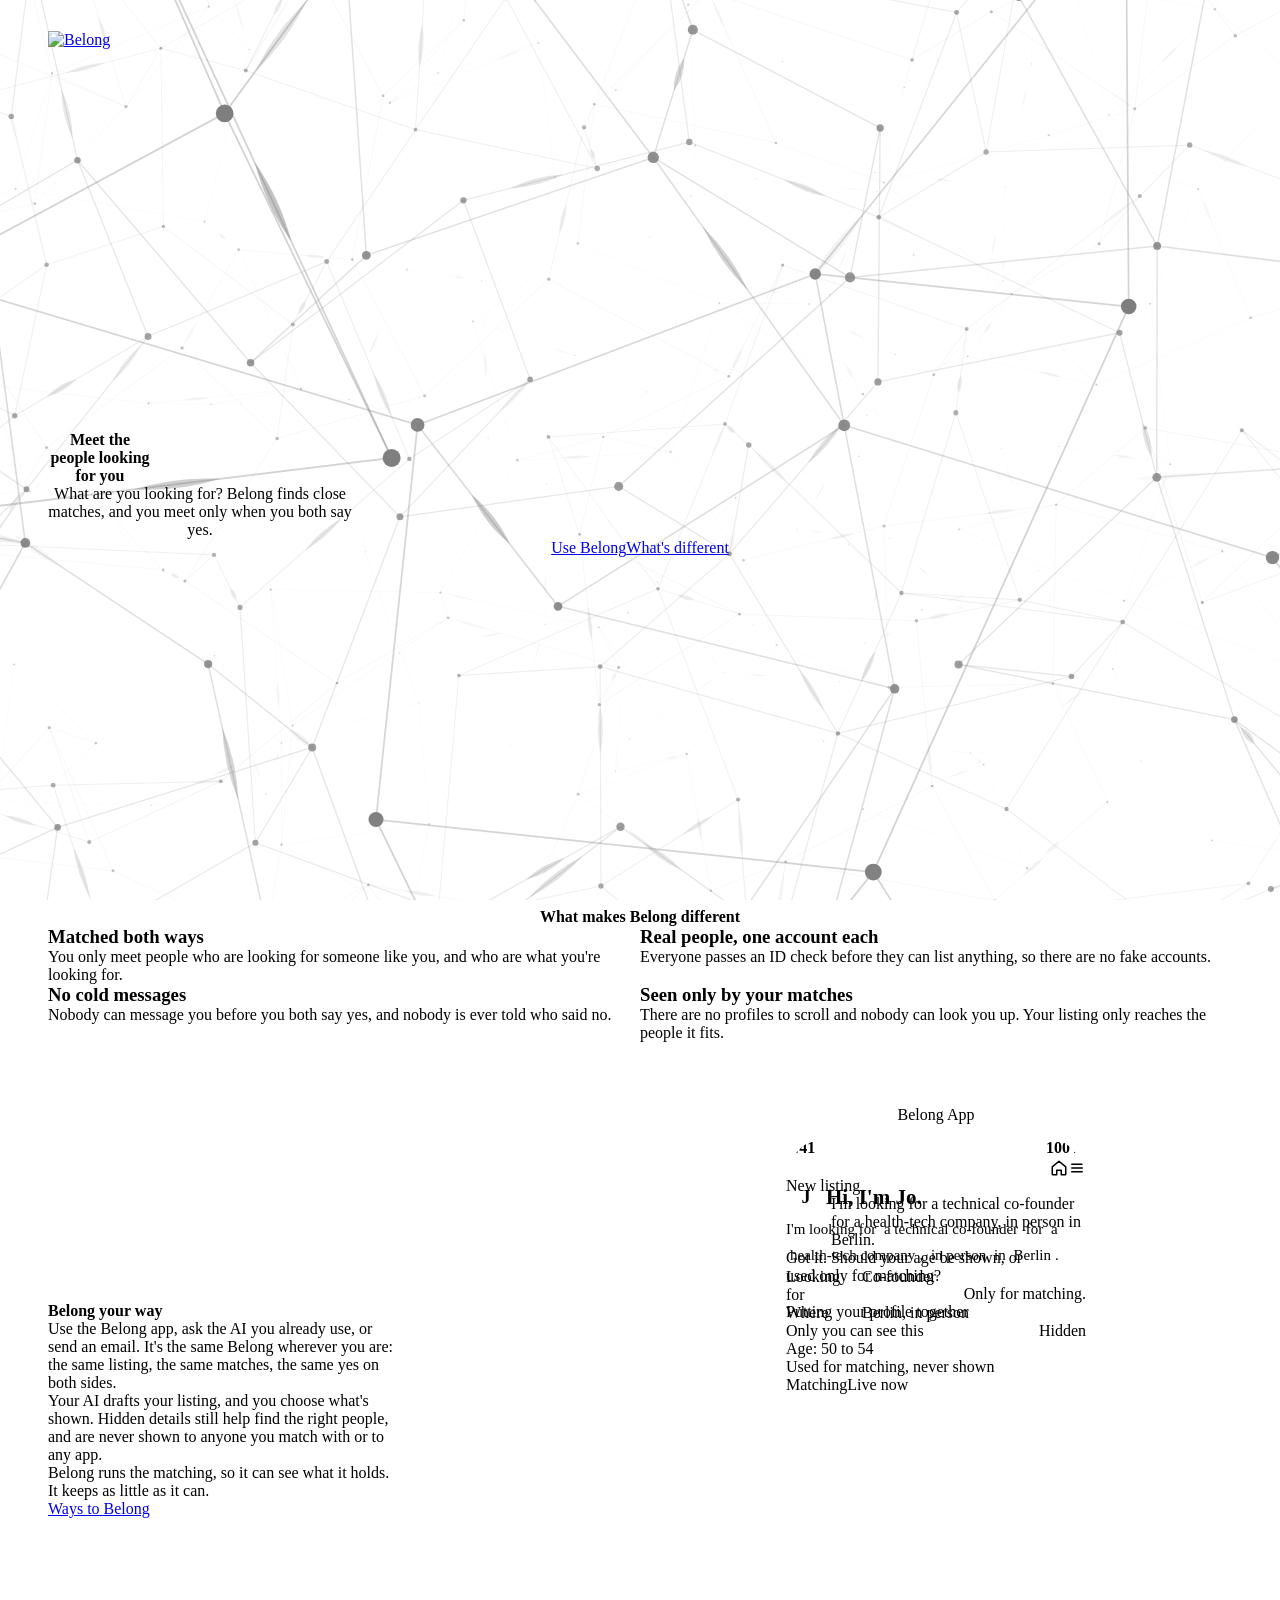
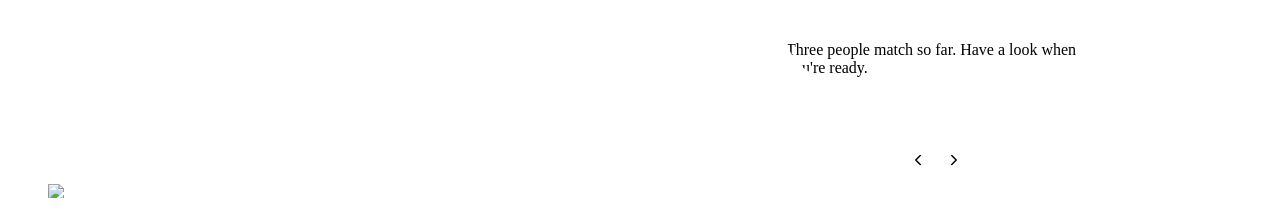
==== commit 837b75a1: "The hero line asks what you're looking for Co-Authored-By: Claude Opus 5.5 <noreply@anthropic.com>" ====
--- a/site/index.html
+++ b/site/index.html
@@ -407,7 +407,7 @@
     <div class="wrap">
       <div class="rise">
         <h1 id="hero-title" class="display-xl">Meet the people looking for <span class="drop-coral">you</span></h1>
-        <p class="lead">Tell your AI what you're looking for. Belong finds the people looking for you, and you meet only when you both say yes.</p>
+        <p class="lead">What are you looking for? Belong finds close matches, and you meet only when you both say yes.</p>
         <div class="actions">
           <a class="btn lg" href="use.html">Use Belong</a>
           <a class="btn lg secondary" href="#different">What's different</a>
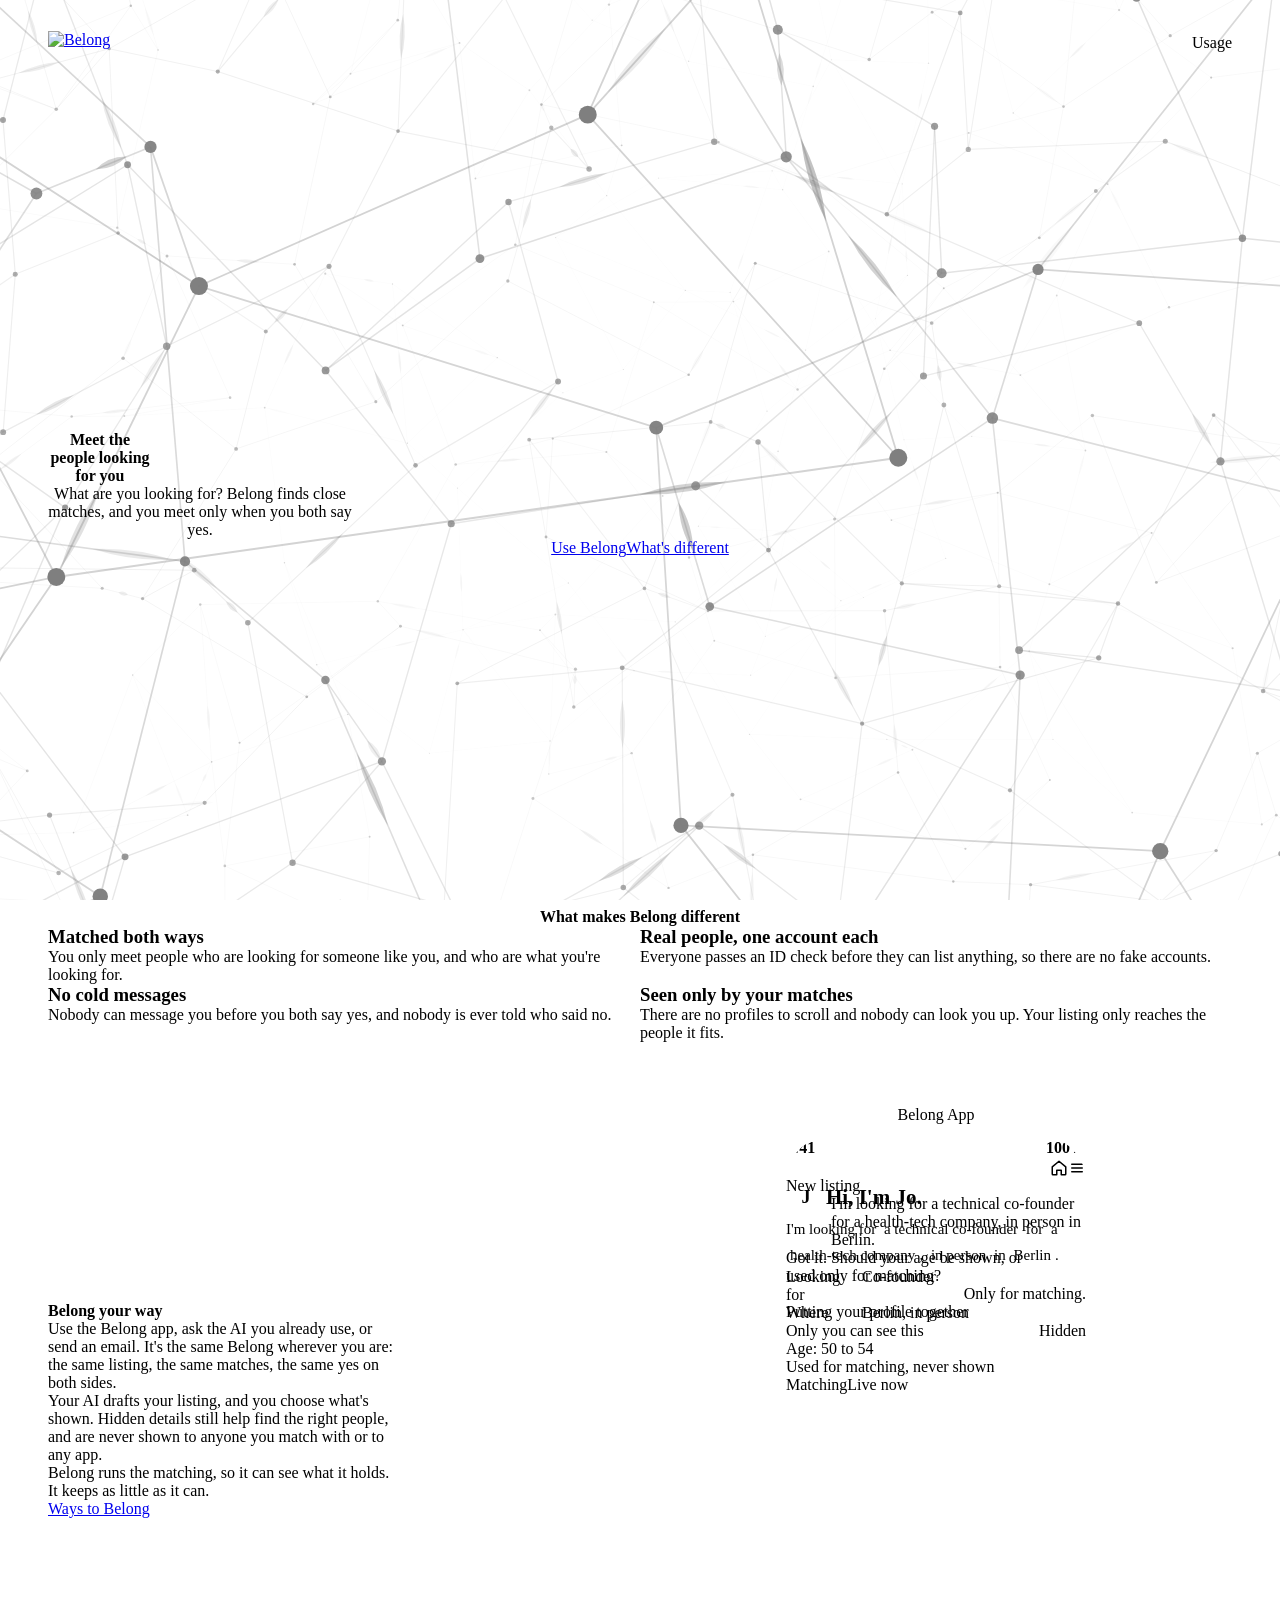
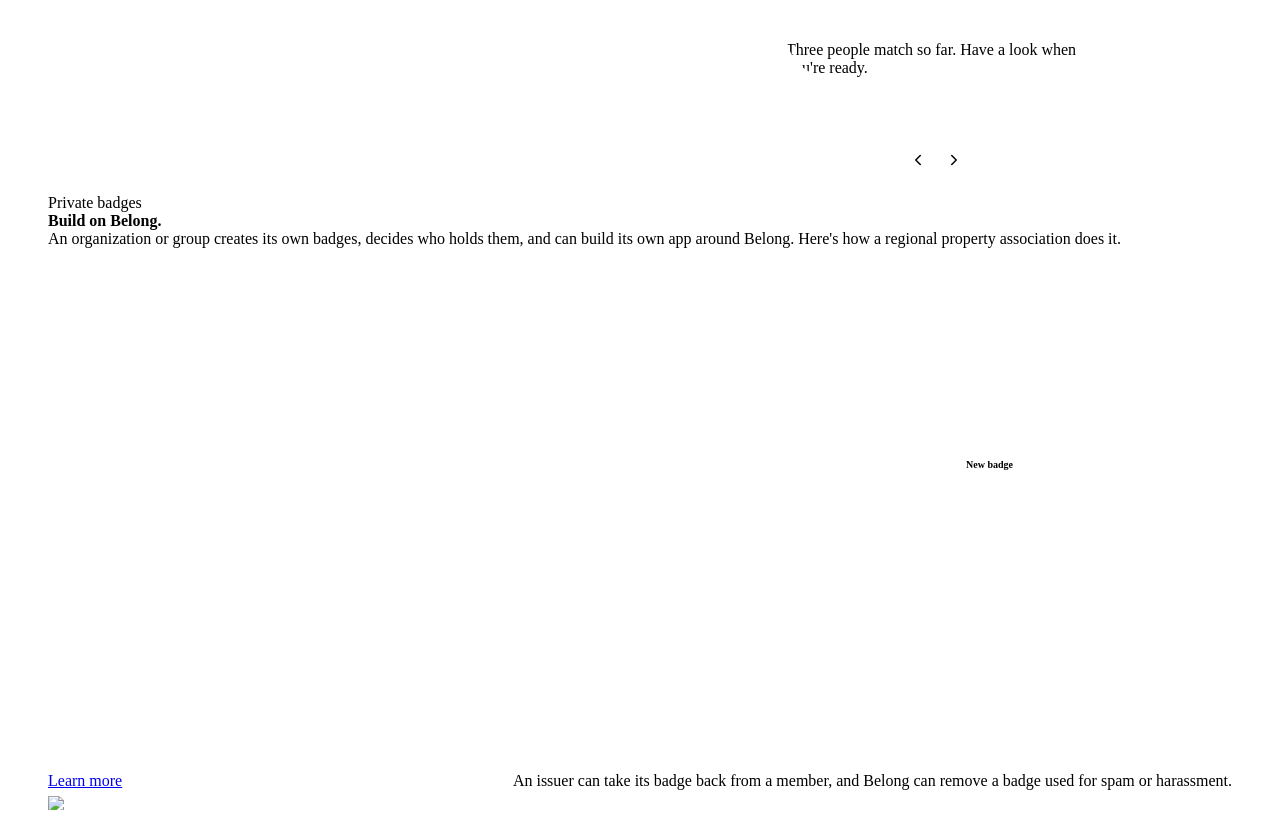
==== commit c3cb0c29: "Badges on the site: Build on Belong, public and private badges, and the badge marks The landing page" ====
--- a/site/index.html
+++ b/site/index.html
@@ -12,7 +12,7 @@
 <link rel="apple-touch-icon" href="apple-touch-icon.png">
 <style>
   /* The landing page's own parts. Everything shared with the Use page is in site.css. */
-  /* The hero sits in the middle of the web, on one centred column. */
+  /* The hero sits in the middle of the web, on one centered column. */
   .hero { min-height: calc(100svh - 72px); display: flex; align-items: center; padding: var(--space-12) 0 var(--space-24);
     text-align: center; }
   .hero .wrap { width: 100%; }
@@ -21,7 +21,7 @@
   .hero .actions { justify-content: center; }
 
   /* The background: a cloud of points in three dimensions, coral, periwinkle and mint, each joined to its nearest by
-     faint grey lines, with pulses swelling along some of them in the lines' own grey, tapering at both ends. Drawn on
+     faint gray lines, with pulses swelling along some of them in the lines' own gray, tapering at both ends. Drawn on
      one canvas by the script below: near points and lines larger and darker, far ones smaller and fainter, so it has
      volume. It turns slowly around its upright axis as the page scrolls, onward whichever way, easing to a stop. Fixed
      behind the whole page at half opacity, showing through the top bar too. No pause button by the owner's choice;
@@ -263,6 +263,7 @@
     .ways .typing i:nth-child(2) { animation-delay: .2s; } .ways .typing i:nth-child(3) { animation-delay: .4s; }
   }
 
+
   /* On this page the cream band, a lighter cream at 40% strength, multiplies over the web, like ink on paper: the
      web stays fully visible through it, only tinted. The cream sits on a layer of its own behind the band's content, so the cards stay white, and it
      fades in and out over the band's top and bottom padding, so it has no hard edge. */
@@ -284,6 +285,309 @@
   @media (prefers-reduced-motion: reduce) {
     .ways[data-way="1"] .s-phone, .ways[data-way="2"] .s-phone, .ways[data-way="2"] .s-ai { transform: translateX(-115%); }
     .ways[data-way="1"] .s-ai, .ways[data-way="2"] .s-mail { transform: none; }
+  }
+  /* The private badges story: a regional agents' alliance, Saltbridge, in four cards, each with a picture of that step.
+     The pictures are the alliance's own product, so they wear its brand, not Belong's: deep sea green and sand from the
+     design system's palette, a serif wordmark (the system's own serif, nothing loaded) and a bridge over water. */
+  .stage { --sb: var(--sf-olive-800); --sb-deep: var(--sf-olive-900); --sb-sand: var(--sf-paper-400); --sb-sand-deep: var(--sf-paper-500);
+    --sb-ink: var(--sf-ink-900); --sb-serif: Georgia, 'Times New Roman', serif;
+    margin-top: auto; background: var(--surface-sunken); border-radius: var(--radius-md); height: 380px; padding: var(--space-6);
+    display: flex; align-items: center; justify-content: center; overflow: hidden; }
+  .stage small { display: block; font: var(--text-caption); font-size: 11px; color: var(--text-tertiary); }
+  .sb-mark { width: 22px; height: 22px; flex: none; }
+  .sb-mark rect { fill: var(--sb); }
+  .sb-mark path { fill: none; stroke: var(--sb-sand); stroke-width: 1.8; stroke-linecap: round; }
+
+  /* 1. Belong's own dashboard, where an organization makes its badges: Belong's look, not the alliance's. */
+  .bd-admin { width: 100%; max-width: 380px; background: var(--surface-card); border-radius: 10px; box-shadow: var(--shadow-md);
+    overflow: hidden; font: var(--text-caption); color: var(--text-primary); }
+  .sb-chrome { display: flex; align-items: center; gap: 5px; padding: 8px 10px; background: var(--sf-char-100); }
+  .sb-chrome i { width: 8px; height: 8px; border-radius: 50%; background: var(--sf-char-200); }
+  .sb-chrome span { margin-left: 8px; flex: 1; background: var(--surface-card); border-radius: 4px; padding: 2px 8px; font-size: 10px;
+    color: var(--text-tertiary); }
+  .bd-body { display: grid; grid-template-columns: 96px 1fr; min-height: 210px; }
+  .bd-side { background: var(--surface-raised); padding: 14px 0; display: flex; flex-direction: column; gap: 2px; }
+  .bd-side img { height: 15px; width: auto; margin: 0 12px 14px; align-self: flex-start; }
+  .bd-side span { font-size: 11px; color: var(--text-secondary); padding: 5px 12px; border-left: 2px solid transparent; }
+  .bd-side span.on { color: var(--text-primary); font-weight: 600; border-left-color: var(--border-accent); background: var(--surface-card); }
+  .bd-main { padding: 14px; display: flex; flex-direction: column; gap: 8px; }
+  .stage .bd-org { margin: 0; font: var(--text-label); font-size: 10px; letter-spacing: var(--tracking-wider); text-transform: uppercase;
+    color: var(--text-tertiary); }
+  .bd-title { display: flex; justify-content: space-between; align-items: center; margin-bottom: 4px; }
+  .bd-title b { font-family: var(--font-display); font-size: 17px; font-weight: 700; letter-spacing: var(--tracking-tight); }
+  .bd-btn { background: var(--accent-default); color: var(--text-on-accent); font-size: 10px; font-weight: 600; padding: 5px 10px;
+    border-radius: var(--radius-sm); }
+  .bd-row { display: flex; justify-content: space-between; align-items: center; gap: 10px; padding: 9px 10px;
+    border: 1px solid var(--border-default); border-radius: var(--radius-sm); }
+  .bd-row b { font-size: 12px; }
+  .bd-row .badge { font-size: 9px; padding: 2px 7px; }
+
+  /* 5. The Agent badge goes public: in review, then public, then shown on a listing anywhere on Belong (Belong's look). */
+  .pb { width: 100%; max-width: 360px; display: flex; flex-direction: column; position: relative; }
+  .pb .bd-admin { max-width: 360px; position: relative; }
+  .pb .bd-main { padding-bottom: 46px; }
+  /* Belong's network, spreading out from behind the dashboard well past the picture's edges. */
+  .pb-net { position: absolute; left: 50%; top: 50%; margin: -410px 0 0 -550px; pointer-events: none; }
+  .pb-net.front { z-index: 1; }
+  .pb-swap { display: grid; }
+  .pb-swap > * { grid-area: 1 / 1; }
+  .pb-swap .was { opacity: 0; }
+  .pb-net > g { opacity: 0.75; }
+  .pb-net .ln line { stroke: var(--text-tertiary); stroke-width: 1; }
+  .pb-net .pl path { fill: var(--text-primary); }
+  .pb-net .pt .c { fill: var(--accent-default); } .pb-net .pt .p { fill: var(--accent-ai); } .pb-net .pt .m { fill: var(--accent-olive); }
+  .pb-state { display: grid; justify-items: end; }
+  .pb-state > * { grid-area: 1 / 1; }
+  .pb-state .success { opacity: 1; }
+  .pb-state .warning { opacity: 0; }
+  /* The person's Belong profile stays still in the corner while the view moves: no badge yet, then the public one. */
+  .pb-shown { position: absolute; z-index: 2; left: var(--space-4); bottom: var(--space-4); width: 272px; background: var(--surface-card);
+    border: 1px solid var(--border-strong); border-radius: 10px; box-shadow: var(--shadow-md); padding: 14px; display: flex; flex-direction: column; gap: 8px; }
+  .stage .pb-where { margin: 0; font: var(--text-label); font-size: 10px; letter-spacing: var(--tracking-wider); text-transform: uppercase;
+    color: var(--text-tertiary); }
+  .pb-person { display: flex; align-items: center; gap: 10px; }
+  .pb-person img { width: 34px; height: 34px; border-radius: 50%; object-fit: cover; }
+  .pb-person b { font: var(--text-body-s); font-weight: 600; }
+  .stage .pb-person small { font-size: 10.5px; margin-top: 1px; }
+  .pb-chip { align-self: flex-start; display: inline-flex; align-items: center; gap: 6px; font: var(--text-caption); font-weight: 600;
+    color: var(--text-primary); background: var(--surface-raised); border-radius: var(--radius-pill); padding: 4px 11px; }
+  .pb-chip .bmark { margin-right: 0; }
+  /* The badge on the listing: there once it's public (the space for it opens as it arrives). */
+  .pb-badge { display: grid; grid-template-rows: 1fr; }
+  .pb-badge > div { overflow: hidden; display: flex; flex-direction: column; align-items: flex-start; }
+
+  /* 2. Saltbridge Homes on a phone. */
+  .sb-phone { width: 196px; height: 330px; border: 7px solid var(--sb-ink); border-radius: 32px; overflow: hidden; background: var(--sf-paper-100);
+    display: flex; flex-direction: column; box-shadow: var(--shadow-md); }
+  .sb-hero { position: relative; height: 150px; background: linear-gradient(var(--sb-sand), var(--sf-paper-100)); }
+  .sb-hero > svg { position: absolute; inset: 0; width: 100%; height: 100%; }
+  .sb-hero .sun { fill: var(--sf-ember-200); }
+  .sb-hero .sea { fill: var(--sb); }
+  .sb-hero .house { fill: var(--sf-paper-050); }
+  .sb-hero .roof { fill: none; stroke: var(--sb-deep); stroke-width: 3; stroke-linejoin: round; stroke-linecap: round; }
+  .sb-hero .door { fill: var(--sb-deep); }
+  .sb-brand { position: absolute; top: 14px; left: 14px; display: flex; align-items: center; gap: 6px; font-family: var(--sb-serif);
+    font-size: 15px; color: var(--sb-deep); }
+  .sb-brand .sb-mark { width: 18px; height: 18px; }
+  .sb-copy { padding: 14px; display: flex; flex-direction: column; gap: 7px; flex: 1; }
+  .stage .sb-head { margin: 0 0 auto; font-family: var(--sb-serif); font-size: 17px; line-height: 1.2; color: var(--sb-ink); }
+  .sb-cta { display: block; text-align: center; background: var(--sb); color: var(--sb-sand); font: var(--text-caption); font-weight: 600;
+    padding: 8px; border-radius: 8px; }
+  .sb-cta.ghost { background: none; color: var(--sb); box-shadow: inset 0 0 0 1px var(--sb); }
+  .stage .sb-cta small { display: block; font-size: 9px; font-weight: 400; color: var(--sb); opacity: 0.75; }
+  .stage .sb-runs { margin: 2px 0 0; display: flex; align-items: center; justify-content: center; gap: 4px; font: var(--text-caption); font-size: 9px;
+    color: var(--text-tertiary); }
+
+  /* 2b. The same app on a laptop, with the phone in front of it. */
+  .sb-found { position: relative; width: 460px; height: 440px; flex: none; zoom: 0.8; }
+  .sb-devices { position: absolute; left: 0; bottom: 34px; z-index: 1; width: 420px; height: 290px; }
+  .sb-devices::before { content: ""; position: absolute; left: -10px; right: -16px; bottom: -14px; height: 34px;
+    background: radial-gradient(closest-side, color-mix(in srgb, var(--text-primary) 22%, transparent), transparent); }
+  .sb-laptop .lp-screen { box-shadow: var(--shadow-lg); }
+  .sb-laptop { position: absolute; left: 0; bottom: 0; width: 350px; }
+  /* Belong, further back and off to the right: a cloud of people joined by connections, like the landing page's
+     background, seen in three dimensions (near points larger and stronger), labeled with the wordmark. */
+  .bl-cloud { position: absolute; right: 0; top: 26px; width: 340px; opacity: 0.6; pointer-events: none; }
+  .bl-cloud svg { width: 100%; height: auto; display: block; overflow: visible; filter: blur(0.3px); }
+  /* The label sits on the outline's top, breaking the line, like a name on a tag. */
+  .bl-cloud img { position: absolute; left: 65%; top: 7px; transform: translateX(-50%); height: 17px; width: auto;
+    padding: 0 10px; background: var(--surface-sunken); box-sizing: content-box; }
+  /* The outline: overlapping circles, each stroked, then the same circles filled with the ground on top, so only
+     the outer edge of their union shows, flat along the bottom. */
+  .bl-cloud .outline { fill: none; stroke: var(--text-tertiary); stroke-width: 2.8; }
+  .bl-cloud .outline-fill { fill: var(--surface-sunken); }
+  /* Links from the cloud down to the devices, drawn like a blueprint: straight runs with right-angle turns, a ring
+     where they leave the cloud and a dot where they arrive. */
+  .bl-links { position: absolute; inset: 0; width: 100%; height: 100%; pointer-events: none; }
+  .bl-links path { fill: none; stroke: var(--text-tertiary); stroke-width: 1.4; stroke-linejoin: miter; }
+  .bl-links .run { stroke: var(--text-secondary); stroke-width: 2; stroke-dasharray: 0 100; }
+  .bl-links .from { fill: var(--surface-sunken); stroke: var(--text-tertiary); stroke-width: 1.4; }
+  .bl-links .to { fill: var(--text-tertiary); }
+  .bl-cloud .ln line { stroke: var(--text-tertiary); stroke-width: 0.8; }
+  .bl-cloud .pl path { fill: var(--text-primary); }
+  .bl-cloud .pt .c { fill: var(--accent-default); }
+  .bl-cloud .pt .p { fill: var(--accent-ai); }
+  .bl-cloud .pt .m { fill: var(--accent-olive); }
+
+  .lp-screen { height: 220px; border: 7px solid var(--sb-ink); border-bottom-width: 9px; border-radius: 12px 12px 0 0; background: var(--sf-paper-100);
+    overflow: hidden; display: flex; flex-direction: column; }
+  .lp-nav { display: flex; align-items: center; gap: 6px; padding: 8px 12px; border-bottom: 1px solid var(--sb-sand); }
+  .lp-nav .sb-mark { width: 14px; height: 14px; }
+  .lp-name { font-family: var(--sb-serif); font-size: 12px; color: var(--sb-deep); }
+  .lp-links { display: flex; gap: 10px; margin-left: auto; }
+  .lp-links i { font-style: normal; font-size: 8px; color: var(--text-secondary); }
+  .lp-sign { font-size: 8px; font-weight: 600; color: var(--sb-sand); background: var(--sb); padding: 3px 7px; border-radius: 4px; margin-left: 8px; }
+  .lp-hero { flex: 1; display: grid; grid-template-columns: 1fr 1fr; align-items: center; background: linear-gradient(90deg, var(--sf-paper-100) 45%, var(--sb-sand)); }
+  .lp-copy { padding: 0 8px 0 14px; display: flex; flex-direction: column; gap: 5px; }
+  .stage .lp-head { margin: 0; font-family: var(--sb-serif); font-size: 16px; line-height: 1.15; color: var(--sb-ink); }
+  .stage .lp-sub { margin: 0 0 4px; font: var(--text-caption); font-size: 8px; color: var(--text-secondary); }
+  .lp-copy .sb-cta { font-size: 8px; padding: 5px 6px; border-radius: 5px; }
+  .lp-copy .sb-cta small { font-size: 7px; }
+  .lp-scene { align-self: stretch; position: relative; }
+  .lp-scene svg { position: absolute; inset: 0; width: 100%; height: 100%; }
+  .lp-scene .sun { fill: var(--sf-ember-200); }
+  .lp-scene .sea { fill: var(--sb); }
+  .lp-scene .house { fill: var(--sf-paper-050); }
+  .lp-scene .roof { fill: none; stroke: var(--sb-deep); stroke-width: 3; stroke-linejoin: round; stroke-linecap: round; }
+  .lp-scene .door { fill: var(--sb-deep); }
+  .stage .lp-runs { margin: 0; padding: 4px; display: flex; align-items: center; justify-content: center; gap: 3px; font-size: 7px;
+    color: var(--text-tertiary); background: var(--sf-paper-100); }
+  .lp-base { height: 10px; margin: 0 -26px; background: linear-gradient(var(--sf-char-200), var(--sf-char-300)); border-radius: 2px 2px 10px 10px; }
+  .sb-phone-wrap { position: absolute; right: 0; bottom: 0; width: 126px; height: 206px; }
+  .sb-phone-wrap .sb-phone { transform-origin: 0 0; scale: 0.6; }
+  /* The two devices and their base are drawn at one size and scaled to the room its picture has. */
+  .stage { container-type: inline-size; }
+  @container (max-width: 400px) { .sb-meet, .pb, .pb-shown { zoom: 0.78; } }
+  @container (max-width: 368px) { .sb-found { zoom: 0.75; } }
+  @container (max-width: 340px) { .sb-found { zoom: 0.7; } }
+  @container (max-width: 310px) { .sb-found { zoom: 0.64; } }
+  @container (max-width: 280px) { .sb-found { zoom: 0.58; } }
+
+  /* 3. The rules, in the developer's editor. */
+  .sb-editor { width: 100%; max-width: 340px; background: var(--sf-char-900); border-radius: 10px; overflow: hidden; box-shadow: var(--shadow-md); }
+  .sb-tab { background: var(--sf-black); padding: 0 10px; display: flex; }
+  .sb-tab span { font: var(--text-mono-s); font-size: 11px; color: var(--sf-char-100); padding: 7px 12px; background: var(--sf-char-900);
+    border-top: 2px solid var(--sf-olive-400); }
+  .sb-editor pre { margin: 0; padding: 14px 16px; font: var(--text-mono-s); font-size: 12px; line-height: 1.6; color: var(--sf-char-100); overflow-x: auto; }
+  .sb-editor .c { color: var(--sf-char-400); }
+  .sb-editor .k { color: var(--sf-azure-300); }
+  .sb-editor .v { color: var(--sf-olive-300); }
+
+  /* 4. The introduction in the app, and the alliance's monthly figures. */
+  .sb-meet { width: 100%; max-width: 460px; display: flex; flex-direction: column; gap: 10px; }
+  .sb-card, .sb-stats { background: var(--sf-paper-100); border-radius: 10px; padding: 12px 14px; box-shadow: var(--shadow-sm); color: var(--sb-ink); }
+  /* Both sides of one introduction: the buyer sees the agent, the agent sees the buyer's request but never its hidden budget. */
+  .sb-views { display: grid; grid-template-columns: 1fr 1fr; gap: 10px; }
+  .sb-views .sb-card { display: flex; flex-direction: column; }
+  .sb-view { display: flex; flex-direction: column; }
+  .sb-view .sb-card { flex: 1; }
+  .stage .sb-who { margin: 0 0 6px 2px; font: var(--text-label); font-size: 10px; letter-spacing: var(--tracking-wider); text-transform: uppercase;
+    color: var(--text-accent); }
+  .stage .sb-label { margin: 0 0 8px; font-family: var(--sb-serif); font-size: 15px; color: var(--sb-deep); }
+  .sb-views small { margin-top: 6px; }
+  .sb-views b { display: block; font: var(--text-caption); font-weight: 600; color: var(--sb-ink); }
+  .sb-views .hidden-well { display: flex; justify-content: space-between; align-items: center; gap: 4px; margin-top: 6px; padding: 4px 6px;
+    font: var(--text-caption); font-size: 11px; }
+  .sb-views .badge { font-size: 9px; padding: 2px 6px; }
+  .sb-views .sb-cta { margin-top: auto; }
+  /* The agent's profile comes from the alliance's own app: a photo, a name, a rating and a line about them. */
+  .sb-agent { display: flex; align-items: center; gap: 8px; margin-top: 4px; }
+  .sb-agent img { width: 40px; height: 40px; border-radius: 50%; object-fit: cover; flex: none; }
+  .sb-agent b { font-size: 13px; }
+  .sb-rating { display: flex; align-items: center; gap: 4px; font: var(--text-caption); font-size: 11px; font-weight: 600; color: var(--sb-ink); }
+  .sb-rating span { font-weight: 400; color: var(--text-tertiary); }
+  .sb-rating svg { width: 58px; height: 10px; }
+  .sb-rating .off path { fill: var(--sb-sand-deep); }
+  .sb-rating .on path { fill: var(--sf-signal-warning); }
+  .stage .sb-meta { margin: 4px 0 0; font: var(--text-caption); font-size: 10.5px; color: var(--text-secondary); }
+  .sb-views .sb-card > :nth-last-child(2) { margin-bottom: 12px; }
+  .sb-stats-head { display: flex; align-items: center; gap: 6px; margin-bottom: 6px; font: var(--text-caption); }
+  .sb-stats-head .sb-mark { width: 16px; height: 16px; }
+  .sb-figs { display: grid; grid-template-columns: repeat(3, 1fr); }
+  .sb-figs b { font-family: var(--sb-serif); font-size: 20px; font-weight: 400; color: var(--sb-deep); }
+  .sb-bars { display: block; width: 100%; height: 22px; margin-top: 6px; }
+  .sb-bars rect { fill: var(--sb); opacity: 0.85; }
+  @media (max-width: 600px) {
+    .stage { height: auto; min-height: 240px; padding: var(--space-4); }
+    .bd-body { grid-template-columns: 70px 1fr; }
+    .bd-side img { width: 46px; height: auto; margin: 0 10px 12px; }
+    .bd-side span { padding: 5px 10px; }
+    .sb-editor pre { font-size: 10.5px; padding: 12px; }
+  }
+  .build-foot { display: flex; justify-content: space-between; align-items: center; gap: var(--space-6); flex-wrap: wrap; margin-top: var(--space-4); }
+  .fine { margin: 0; max-width: var(--content-narrow); color: var(--text-secondary); font: var(--text-body-s); text-align: right; }
+  @media (max-width: 600px) { .fine { text-align: left; } }
+  /* The private badges story, played as a step list: one picture at a time in a frame. */
+  .frame { position: relative; height: 524px; background: var(--surface-sunken); border-radius: var(--radius-lg); overflow: hidden; }
+  .frame .pic { position: absolute; inset: 0; height: auto; margin: 0; background: none; opacity: 0; visibility: hidden; }
+  .frame .pic.on { opacity: 1; visibility: visible; }
+  .frame .pic { padding: var(--space-4); }
+  /* In the big frame the alliance's picture is drawn at full size when there's room for it. */
+  @container (min-width: 468px) { .frame .sb-found { zoom: 1; } }
+  @container (min-width: 506px) { .frame .sb-found { zoom: 1.1; } }
+  .num { font: var(--text-label); color: var(--text-accent); margin: 0 0 var(--space-2); }
+
+  /* The step list: the steps on the left, the one playing open with a bar filling until the next; its picture on the right. */
+  .flow { display: grid; grid-template-columns: minmax(0, 0.7fr) minmax(0, 1.3fr); gap: var(--space-10); align-items: center; }
+  /* On this page the steps and their picture sit on a clear, frosted panel that blurs the moving web behind the page. */
+  #build .flow { padding: var(--space-8); border-radius: var(--radius-lg); border: 1px solid var(--border-subtle);
+    background: transparent; -webkit-backdrop-filter: blur(8px); backdrop-filter: blur(8px);
+    box-shadow: var(--shadow-sm); }
+  @media (max-width: 600px) { #build .flow { padding: var(--space-4); } }
+  .b-list { display: flex; flex-direction: column; gap: var(--space-2); }
+  .b-step { all: unset; cursor: pointer; display: grid; grid-template-columns: 24px 1fr; column-gap: var(--space-3); padding: var(--space-4);
+    border-radius: var(--radius-md); }
+  .b-step:focus-visible { outline: 2px solid var(--border-accent); }
+  .b-step .num { grid-row: span 3; margin: 0; padding-top: 3px; }
+  .b-step b { font: var(--text-heading-l); color: var(--text-tertiary); }
+  .b-step .b-text { display: none; font: var(--text-body-s); color: var(--text-secondary); margin-top: var(--space-2); }
+  .b-step .bar { display: none; height: 2px; margin-top: var(--space-3); background: var(--border-subtle); border-radius: 2px; overflow: hidden; }
+  .b-step .bar i { display: block; height: 100%; width: 0; background: var(--border-accent); }
+  .b-step.on { background: var(--surface-card); box-shadow: var(--shadow-sm), inset 0 0 0 1px var(--border-ai); }
+  .b-step.on b { color: var(--text-primary); }
+  .b-step.on .b-text, .b-step.on .bar { display: block; }
+  .b-step.on .bar i { width: 100%; }
+  .flow.paused .b-step.on .bar i { animation-name: none; width: 100%; background: var(--border-strong); }
+  @media (max-width: 860px) {
+    .flow { grid-template-columns: minmax(0, 1fr); }
+    .frame { height: 400px; }
+  }
+
+  /* Motion: only without reduced motion. With it, every picture shows its finished state and nothing plays by itself. */
+  @media (prefers-reduced-motion: no-preference) {
+    .pic:not(.play) [data-r] { opacity: 0; transform: translateY(10px); }
+    .pic:not(.play) [data-r="l"] { transform: translateX(-18px); }
+    .pic:not(.play) [data-r="r"] { transform: translateX(18px); }
+    .pic.play [data-r] { transition: opacity 500ms var(--ease-standard), transform 600ms cubic-bezier(0.33, 1, 0.68, 1);
+      transition-delay: calc(var(--i) * var(--gap, 150ms) + 150ms); }
+    .pic[data-n="2"] { --gap: 90ms; }
+    .pic .sb-bars rect { transform-box: fill-box; transform-origin: 50% 100%; }
+    .pic:not(.play) .sb-bars rect { transform: scaleY(0.1); }
+    .pic.play .sb-bars rect { transition: transform 600ms cubic-bezier(0.33, 1, 0.68, 1); transition-delay: calc(1500ms + var(--j) * 70ms); }
+    .pic.play[data-n="0"] .bd-btn { animation: press 500ms 150ms both; }
+    .pic.play[data-n="1"] .sb-cta:not(.ghost) { animation: press 500ms 1900ms both; }
+    /* 5. From the whole dashboard the view closes in on the Agent row, slowing as it arrives; In review flickers, the
+       badge turns Public with a burst and Belong's network starts growing out from behind it as the view slowly pulls back. */
+    .pic.play[data-n="4"] .pb { transform-origin: var(--ox, 85%) var(--oy, 30%); animation: dive 4800ms 200ms both; }
+    @keyframes dive {
+      0% { transform: none; animation-timing-function: cubic-bezier(0.16, 1, 0.3, 1); }
+      37.5% { transform: translate(var(--tx, 0px), var(--ty, 0px)) scale(2.2); }
+      58% { transform: translate(var(--tx, 0px), var(--ty, 0px)) scale(2.2); animation-timing-function: cubic-bezier(0.4, 0, 0.2, 1); }
+      100% { transform: none; }
+    }
+    .pic.play[data-n="4"] .pb-state .warning { animation: flicker 800ms 1950ms both; }
+    @keyframes flicker { 0%, 19%, 40%, 59%, 80%, 99% { opacity: 1; } 20%, 39%, 60%, 79%, 100% { opacity: 0; } }
+    .pic.play[data-n="4"] .pb-state .success { animation: burst 750ms 2750ms both cubic-bezier(0.33, 1, 0.68, 1); }
+    @keyframes burst {
+      0% { opacity: 0; transform: scale(0.4); box-shadow: 0 0 0 0 color-mix(in srgb, var(--text-success) 70%, transparent); }
+      45% { opacity: 1; transform: scale(1.55); }
+      70% { transform: scale(0.94); }
+      100% { opacity: 1; transform: none; box-shadow: 0 0 0 16px color-mix(in srgb, var(--text-success) 0%, transparent); }
+    }
+    .pic.play[data-n="4"] .pb-agent { animation: lit 1100ms 2750ms both; }
+    @keyframes lit { 15% { background: var(--accent-success-muted); border-color: var(--text-success); } }
+    .pic.play[data-n="4"] .pb-swap .was { animation: name-out 250ms 2750ms both; }
+    .pic.play[data-n="4"] .pb-swap .now { animation: name-in 350ms 2850ms both; }
+    @keyframes name-out { from { opacity: 1; } to { opacity: 0; } }
+    @keyframes name-in { from { opacity: 0; transform: translateY(6px); } to { opacity: 1; transform: none; } }
+    .pic.play[data-n="4"] .pb-badge { animation: room 500ms 3500ms both cubic-bezier(0.33, 1, 0.68, 1); }
+    .pic.play[data-n="4"] .pb-badge > div { animation: chip-in 450ms 3800ms both cubic-bezier(0.33, 1, 0.68, 1); }
+    @keyframes room { from { grid-template-rows: 0fr; margin-top: -8px; } }
+    @keyframes chip-in { from { opacity: 0; transform: scale(0.85); } 60% { opacity: 1; transform: scale(1.06); } }
+    @keyframes review-out { from { opacity: 1; } to { opacity: 0; } }
+    @keyframes public-in { from { opacity: 0; transform: scale(0.8); } 60% { transform: scale(1.12); } to { opacity: 1; transform: none; } }
+    /* A short run of light travels down each link, from the cloud to the device, then the next follows. */
+    .pic .bl-links .run { animation: run 1.8s cubic-bezier(0.45, 0, 0.55, 1) var(--d, 0s) infinite; }
+    @keyframes run { from { stroke-dasharray: 14 100; stroke-dashoffset: 14; } to { stroke-dasharray: 14 100; stroke-dashoffset: -100; } }
+    .caret { display: inline-block; width: 1px; height: 1.1em; margin-left: 1px; vertical-align: -0.15em; background: var(--sf-char-100);
+      animation: blink 1s steps(1) infinite; }
+    @keyframes blink { 50% { opacity: 0; } }
+    @keyframes press { 40% { transform: scale(0.92); filter: brightness(1.25); } }
+    .frame .pic { transition: opacity 500ms var(--ease-standard), transform 600ms cubic-bezier(0.33, 1, 0.68, 1), visibility 0s 600ms; transform: translateX(24px); }
+    .frame .pic.on { transform: none; transition-delay: 0s; }
+    .frame .pic.was { transform: translateX(-24px); }
+    .b-step.on.run .bar i { width: 0; animation: fill var(--ms) linear forwards; }
+    @keyframes fill { to { width: 100%; } }
   }
 </style>
 </head>
@@ -307,12 +611,12 @@
     };
     const between = (a, b) => a + rand() * (b - a);
     const css = getComputedStyle(document.documentElement), token = n => css.getPropertyValue(n).trim();
-    const INK = token("--text-primary"), COLOURS = ["--accent-default", "--accent-ai", "--accent-olive"].map(token);
+    const INK = token("--text-primary"), COLORS = ["--accent-default", "--accent-ai", "--accent-olive"].map(token);
 
     // The cloud, in units of half the screen's longer side: a wide, deep box around the middle.
     const X = 1.7, Y = 1.15, Z = 1.7, GAP = 0.3, pts = [];
     for (let i = 0; i < 20000 && pts.length < 900; i++) {
-      const p = { x: between(-X, X), y: between(-Y, Y), z: between(-Z, Z), c: COLOURS[Math.floor(rand() * 3)], r: between(0.8, 1.2) };
+      const p = { x: between(-X, X), y: between(-Y, Y), z: between(-Z, Z), c: COLORS[Math.floor(rand() * 3)], r: between(0.8, 1.2) };
       if (pts.every(q => Math.hypot(q.x - p.x, q.y - p.y, q.z - p.z) > GAP)) pts.push(p);
     }
     const edges = [], seen = new Set();
@@ -399,6 +703,9 @@
 <header class="site-top">
   <div class="wrap">
     <a class="logo" href="./"><img src="ds/logo/belong-wordmark-small-ink.svg" alt="Belong" width="90" height="26"></a>
+    <nav aria-label="Site">
+      <a href="use.html">Usage</a>
+    </nav>
   </div>
 </header>
 
@@ -536,21 +843,21 @@
           <p class="thread-title">Co-founder in Berlin</p>
           <div class="thread">
             <div class="grow em e1"><div>
-              <div class="em-head"><span class="av">J</span><span class="who"><b>Jo</b> <span>&lt;jo@mail.example&gt;</span></span><span class="when">9:02</span><span class="to">to belong@belong.example</span></div>
+              <div class="em-head"><span class="av">J</span><span class="who"><b>Jo</b> <span>&lt;jo@mail.example&gt;</span></span><span class="when">9:02</span><span class="to">to belong@belong.one</span></div>
               <div class="em-body"><p>Hi, I'm looking for a technical co-founder for a health-tech company, in person in Berlin. Please keep my age hidden.</p><p class="sig">Jo</p></div></div></div>
             <div class="grow em e2"><div>
-              <div class="em-head"><span class="av b"><img src="ds/logo/belong-icon.svg" alt="" width="14" height="14"></span><span class="who"><b>Belong</b> <span>&lt;belong@belong.example&gt;</span></span><span class="when">9:03</span><span class="to">Re: Co-founder in Berlin · to me</span></div>
+              <div class="em-head"><span class="av b"><img src="ds/logo/belong-icon.svg" alt="" width="14" height="14"></span><span class="who"><b>Belong</b> <span>&lt;belong@belong.one&gt;</span></span><span class="when">9:03</span><span class="to">Re: Co-founder in Berlin · to me</span></div>
               <div class="em-body"><p>Hi Jo, your listing is live:</p><div class="card"><div class="fact"><span class="label">Looking for</span><span>Technical co-founder, health-tech</span></div>
                 <div class="fact"><span class="label">Where</span><span>Berlin, in person</span></div>
                 <div class="fact"><span class="label">Age</span><span><span class="badge ai">Hidden</span></span></div></div><p class="sig">Belong</p></div></div></div>
             <div class="grow em e3"><div>
-              <div class="em-head"><span class="av b"><img src="ds/logo/belong-icon.svg" alt="" width="14" height="14"></span><span class="who"><b>Belong</b> <span>&lt;belong@belong.example&gt;</span></span><span class="when">11:40</span><span class="to">Re: Co-founder in Berlin · to me</span></div>
+              <div class="em-head"><span class="av b"><img src="ds/logo/belong-icon.svg" alt="" width="14" height="14"></span><span class="who"><b>Belong</b> <span>&lt;belong@belong.one&gt;</span></span><span class="when">11:40</span><span class="to">Re: Co-founder in Berlin · to me</span></div>
               <div class="em-body"><p>You have a match: also starting a health app, in person in Berlin. You both want to start a health-tech company there.</p><p>Reply yes to say yes. Nobody is told if you don't.</p><p class="sig">Belong</p></div></div></div>
             <div class="grow em e4"><div>
-              <div class="em-head"><span class="av">J</span><span class="who"><b>Jo</b> <span>&lt;jo@mail.example&gt;</span></span><span class="when">11:52</span><span class="to">Re: Co-founder in Berlin · to belong@belong.example</span></div>
+              <div class="em-head"><span class="av">J</span><span class="who"><b>Jo</b> <span>&lt;jo@mail.example&gt;</span></span><span class="when">11:52</span><span class="to">Re: Co-founder in Berlin · to belong@belong.one</span></div>
               <div class="em-body"><p>Yes</p><p class="sig">Jo</p></div></div></div>
             <div class="grow em e5"><div>
-              <div class="em-head"><span class="av b"><img src="ds/logo/belong-icon.svg" alt="" width="14" height="14"></span><span class="who"><b>Belong</b> <span>&lt;belong@belong.example&gt;</span></span><span class="when">14:15</span><span class="to">Re: Co-founder in Berlin · to me</span></div>
+              <div class="em-head"><span class="av b"><img src="ds/logo/belong-icon.svg" alt="" width="14" height="14"></span><span class="who"><b>Belong</b> <span>&lt;belong@belong.one&gt;</span></span><span class="when">14:15</span><span class="to">Re: Co-founder in Berlin · to me</span></div>
               <div class="em-body"><p>You both said yes, so you're introduced. Reply to this email to say hello to Sam.</p><p class="sig">Belong</p></div></div></div>
           </div>
           <div class="reply"><span>Reply</span><span>Forward</span></div>
@@ -560,6 +867,164 @@
           <button type="button" class="ways-step" data-step="-1" aria-label="Previous example"><svg viewBox="0 0 24 24" fill="none" stroke="currentColor" stroke-width="2" stroke-linecap="round" stroke-linejoin="round" aria-hidden="true"><path d="M15 6l-6 6 6 6"/></svg></button>
           <button type="button" class="ways-step" data-step="1" aria-label="Next example"><svg viewBox="0 0 24 24" fill="none" stroke="currentColor" stroke-width="2" stroke-linecap="round" stroke-linejoin="round" aria-hidden="true"><path d="M9 6l6 6-6 6"/></svg></button>
         </div>
+      </div>
+    </div>
+  </section>
+
+  <section id="build" class="section" aria-labelledby="private-title">
+    <div class="wrap">
+      <p class="eyebrow">Private badges</p>
+      <h2 id="private-title" class="display-m">Build on Belong.</h2>
+      <p class="intro">An organization or group creates its own badges, decides who holds them, and can build its own app around Belong. Here's how a regional property association does it.</p>
+      <div class="flow">
+        <div class="b-list">
+          <button type="button" class="b-step" data-k="0"><span class="num">1</span><b>Create your badges</b><span class="b-text">On Belong's dashboard, the alliance makes two <svg class="bmark" viewBox="0 0 24 24" aria-hidden="true"><path class="l" d="M12 1.6 21 6.8v10.4L12 22.4 3 17.2V6.8Z"/><path class="f" d="M6.7 12.0L6.8 12.5L6.9 12.9L7.1 13.3L7.2 13.8L7.4 14.2L7.6 14.6L7.8 15.0L8.0 15.3L8.2 15.7L8.5 16.1L9.0 16.5L9.6 16.8L10.5 16.9L11.3 16.8L11.9 16.4L12.3 16.0L12.7 15.5L13.1 15.0L13.4 14.6L13.7 14.1L14.1 13.7L14.4 13.2L14.7 12.8L15.0 12.3L15.3 11.8L15.6 11.4L15.9 10.9L16.2 10.4L16.5 9.9L16.8 9.5L17.1 9.0L17.4 8.5L17.7 8.0L17.4 7.7L16.9 8.0L16.5 8.4L16.0 8.7L15.6 9.1L15.1 9.4L14.7 9.7L14.2 10.1L13.8 10.4L13.4 10.8L12.9 11.2L12.5 11.5L12.1 11.9L11.7 12.3L11.2 12.6L10.8 13.0L10.4 13.4L10.0 13.7L10.0 13.7L10.1 13.6L10.4 13.6L10.8 13.6L10.9 13.7L10.9 13.6L10.6 13.4L10.3 13.2L9.9 12.9L9.5 12.7L9.2 12.5L8.7 12.3L8.3 12.2L7.9 12.0L7.5 11.8L7.0 11.7Z"/></svg>private badges: Agent, for approved licensed agents, and Client, for interested buyers and renters.</span><span class="bar"><i></i></span></button>
+          <button type="button" class="b-step" data-k="1"><span class="num">2</span><b>Build your own app</b><span class="b-text">Saltbridge Homes uses its own branding on its front end. Clients join free and agents pay the alliance a monthly fee for membership and their private badge.</span><span class="bar"><i></i></span></button>
+          <button type="button" class="b-step" data-k="2"><span class="num">3</span><b>Customize matchmaking</b><span class="b-text">Behind its listing screen, the app asks for the other badge, and for property only. Matching works both ways, so nobody outside these rules ever matches in.</span><span class="bar"><i></i></span></button>
+          <button type="button" class="b-step" data-k="3"><span class="num">4</span><b>See your community grow</b><span class="b-text">When a client and an agent both agree, they're introduced. The alliance's dashboard tracks metrics but never reveals personal information.</span><span class="bar"><i></i></span></button>
+          <button type="button" class="b-step" data-k="4"><span class="num">5</span><b>Reach all of Belong</b><span class="b-text">Once its community achieves a certain threshold, the alliance can apply to make its badge <svg class="bmark" viewBox="0 0 24 24" aria-hidden="true"><path class="f" d="M12 1.6 21 6.8v10.4L12 22.4 3 17.2V6.8Z"/><path class="w" d="M6.7 12.0L6.8 12.5L6.9 12.9L7.1 13.3L7.2 13.8L7.4 14.2L7.6 14.6L7.8 15.0L8.0 15.3L8.2 15.7L8.5 16.1L9.0 16.5L9.6 16.8L10.5 16.9L11.3 16.8L11.9 16.4L12.3 16.0L12.7 15.5L13.1 15.0L13.4 14.6L13.7 14.1L14.1 13.7L14.4 13.2L14.7 12.8L15.0 12.3L15.3 11.8L15.6 11.4L15.9 10.9L16.2 10.4L16.5 9.9L16.8 9.5L17.1 9.0L17.4 8.5L17.7 8.0L17.4 7.7L16.9 8.0L16.5 8.4L16.0 8.7L15.6 9.1L15.1 9.4L14.7 9.7L14.2 10.1L13.8 10.4L13.4 10.8L12.9 11.2L12.5 11.5L12.1 11.9L11.7 12.3L11.2 12.6L10.8 13.0L10.4 13.4L10.0 13.7L10.0 13.7L10.1 13.6L10.4 13.6L10.8 13.6L10.9 13.7L10.9 13.6L10.6 13.4L10.3 13.2L9.9 12.9L9.5 12.7L9.2 12.5L8.7 12.3L8.3 12.2L7.9 12.0L7.5 11.8L7.0 11.7Z"/></svg>public. Manually vetted by the Belong team, it lets the agents show the badge across Belong's whole network, not just its own app, providing greater visibility and trust.</span><span class="bar"><i></i></span></button>
+        </div>
+        <div class="frame"><div class="stage pic" data-n="0" aria-hidden="true">
+            <div class="bd-admin">
+              <div class="sb-chrome"><i></i><i></i><i></i><span>belong.one</span></div>
+              <div class="bd-body">
+                <nav class="bd-side"><img src="ds/logo/belong-wordmark-small-ink.svg" alt="" width="52" height="15"><span>Overview</span><span class="on">Badges</span><span>Apps</span><span>Billing</span></nav>
+                <div class="bd-main">
+                  <p class="bd-org">Saltbridge Agents Alliance</p>
+                  <div class="bd-title"><b>Badges</b><span class="bd-btn">New badge</span></div>
+                  <div class="bd-row"><div><b><svg class="bmark" viewBox="0 0 24 24" aria-hidden="true"><path class="l" d="M12 1.6 21 6.8v10.4L12 22.4 3 17.2V6.8Z"/><path class="f" d="M6.7 12.0L6.8 12.5L6.9 12.9L7.1 13.3L7.2 13.8L7.4 14.2L7.6 14.6L7.8 15.0L8.0 15.3L8.2 15.7L8.5 16.1L9.0 16.5L9.6 16.8L10.5 16.9L11.3 16.8L11.9 16.4L12.3 16.0L12.7 15.5L13.1 15.0L13.4 14.6L13.7 14.1L14.1 13.7L14.4 13.2L14.7 12.8L15.0 12.3L15.3 11.8L15.6 11.4L15.9 10.9L16.2 10.4L16.5 9.9L16.8 9.5L17.1 9.0L17.4 8.5L17.7 8.0L17.4 7.7L16.9 8.0L16.5 8.4L16.0 8.7L15.6 9.1L15.1 9.4L14.7 9.7L14.2 10.1L13.8 10.4L13.4 10.8L12.9 11.2L12.5 11.5L12.1 11.9L11.7 12.3L11.2 12.6L10.8 13.0L10.4 13.4L10.0 13.7L10.0 13.7L10.1 13.6L10.4 13.6L10.8 13.6L10.9 13.7L10.9 13.6L10.6 13.4L10.3 13.2L9.9 12.9L9.5 12.7L9.2 12.5L8.7 12.3L8.3 12.2L7.9 12.0L7.5 11.8L7.0 11.7Z"/></svg>Agent</b><small>ID 4821 · checked by you</small></div><span class="badge">Private</span></div>
+                  <div class="bd-row"><div><b><svg class="bmark" viewBox="0 0 24 24" aria-hidden="true"><path class="l" d="M12 1.6 21 6.8v10.4L12 22.4 3 17.2V6.8Z"/><path class="f" d="M6.7 12.0L6.8 12.5L6.9 12.9L7.1 13.3L7.2 13.8L7.4 14.2L7.6 14.6L7.8 15.0L8.0 15.3L8.2 15.7L8.5 16.1L9.0 16.5L9.6 16.8L10.5 16.9L11.3 16.8L11.9 16.4L12.3 16.0L12.7 15.5L13.1 15.0L13.4 14.6L13.7 14.1L14.1 13.7L14.4 13.2L14.7 12.8L15.0 12.3L15.3 11.8L15.6 11.4L15.9 10.9L16.2 10.4L16.5 9.9L16.8 9.5L17.1 9.0L17.4 8.5L17.7 8.0L17.4 7.7L16.9 8.0L16.5 8.4L16.0 8.7L15.6 9.1L15.1 9.4L14.7 9.7L14.2 10.1L13.8 10.4L13.4 10.8L12.9 11.2L12.5 11.5L12.1 11.9L11.7 12.3L11.2 12.6L10.8 13.0L10.4 13.4L10.0 13.7L10.0 13.7L10.1 13.6L10.4 13.6L10.8 13.6L10.9 13.7L10.9 13.6L10.6 13.4L10.3 13.2L9.9 12.9L9.5 12.7L9.2 12.5L8.7 12.3L8.3 12.2L7.9 12.0L7.5 11.8L7.0 11.7Z"/></svg>Client</b><small>ID 4822 · open to anyone</small></div><span class="badge">Private</span></div>
+                </div>
+              </div>
+            </div>
+</div><div class="stage pic" data-n="1" aria-hidden="true">
+            <div class="sb-found">
+              <svg class="bl-links" viewBox="0 0 460 440"><path d="M197 119H40V160"/><path d="M455 174V320H421"/><path class="run" pathLength="100" d="M197 119H40V160"/><path class="run" pathLength="100" d="M455 174V320H421" style="--d:-0.9s"/><circle class="from" cx="197" cy="119" r="3"/><circle class="from" cx="455" cy="174" r="3"/><circle class="to" cx="40" cy="160" r="2.5"/><circle class="to" cx="421" cy="320" r="2.5"/></svg>
+              <div class="bl-cloud">
+                <svg viewBox="-20 -10 420 290" data-cloud='{"p":[[-1.208,0.256,-0.221,"m"],[-0.412,0.484,-0.675,"c"],[-1.201,0.457,-0.228,"m"],[0.37,-0.017,0.785,"c"],[0.821,0.252,0.458,"m"],[-0.823,0.5,0.19,"p"],[0.212,0.634,-0.935,"p"],[0.263,0.011,0.413,"c"],[0.058,0.24,-1.211,"p"],[-1.337,-0.282,0.211,"m"],[-0.491,-0.122,-0.613,"p"],[1.144,0.023,-0.817,"c"],[-1.139,0.582,0.601,"p"],[-0.76,0.177,1.214,"m"],[-1.159,-0.099,-0.147,"c"],[0.884,0.863,0.112,"p"],[-0.357,-0.421,-1.23,"p"],[0.14,0.533,-0.119,"p"],[-0.824,-0.574,0.084,"c"],[0.553,0.199,-0.758,"c"],[-0.227,0.781,-0.16,"p"],[0.454,-0.045,-0.971,"m"],[0.544,-0.049,0.56,"m"],[0.713,0.178,-0.217,"p"],[0.788,0.197,0.145,"p"],[-1.136,0.323,-0.486,"m"],[0.663,-0.018,-0.971,"m"],[-1.222,0.205,0.121,"c"],[1.122,0.878,0.869,"m"],[1.324,0.524,-0.285,"m"],[0.282,0.936,0.639,"c"],[0.076,-0.244,1.156,"c"],[-0.793,-0.644,1.131,"p"],[0.803,0.395,0.305,"p"],[-0.656,0.831,-0.985,"c"],[0.156,-0.316,-0.644,"c"],[-1.026,-0.119,0.349,"c"],[-0.27,-0.615,-0.869,"m"],[-0.6,-0.617,1.204,"m"],[0.305,-0.68,-1.101,"m"],[-0.92,-0.718,0.322,"c"],[-0.594,0.601,-1.312,"c"],[0.298,0.255,-0.502,"c"],[-0.433,-0.478,-0.829,"p"],[0.092,-0.377,0.177,"m"],[1.399,-0.53,-0.348,"p"],[0.96,-0.683,-0.304,"m"],[-0.84,0.356,-0.981,"p"],[-0.27,-0.65,-0.535,"p"],[-0.08,-0.478,1.25,"p"],[-0.737,-0.214,0.495,"p"],[0.924,-0.072,-0.385,"p"],[1.356,0.162,0.357,"p"],[0.91,-0.441,-0.174,"c"],[0.467,-0.019,-1.268,"c"],[-0.315,-0.1,-1.284,"c"],[-0.228,-0.155,1.285,"m"],[0.606,0.386,-0.659,"c"],[-1.034,0.923,0.728,"m"],[-0.104,0.527,1.241,"p"],[-0.078,-0.503,0.41,"p"],[-1.11,-0.72,0.058,"c"],[0.092,-0.415,-0.443,"p"],[-0.671,-0.267,-0.019,"m"],[1.269,0.171,-0.469,"m"],[-1.386,0.594,0.202,"m"],[0.484,-0.559,1.221,"p"],[1.326,0.324,0.034,"p"],[0.464,0.401,0.455,"c"],[0.201,0.222,0.864,"m"],[0.423,0.849,0.167,"p"],[-1.426,0.094,-0.126,"p"],[0.495,0.29,0.964,"c"],[-0.559,0.68,-1.117,"c"],[0.33,-0.022,0.02,"c"],[0.065,0.162,0.271,"c"],[0.984,-0.297,0.29,"m"],[0.633,0.868,1.204,"c"],[0.515,-0.107,-0.48,"c"],[0.612,-0.499,0.38,"p"],[-0.117,-0.479,0.146,"c"],[0.875,0.798,0.84,"c"],[-0.279,0.383,-0.359,"m"],[-0.497,-0.501,1.019,"m"],[-1.033,-0.243,0.087,"m"],[0.202,0.325,0.035,"m"],[-0.476,-0.24,-1.214,"p"],[-0.059,0.467,-1.292,"p"],[0.479,0.69,-0.653,"c"],[-0.391,0.772,0.964,"m"],[-1.178,0.316,0.559,"p"],[-0.024,-0.204,0.787,"p"],[-0.465,0.174,0.255,"m"],[-1.301,-0.112,-0.537,"m"],[-0.42,-0.578,0.493,"p"],[-0.595,0.725,0.903,"m"],[-0.124,-0.076,0.442,"c"],[1.118,0.367,-0.894,"c"],[-0.636,0.608,-0.887,"p"],[0.889,-0.315,0.065,"c"],[1.01,0.936,-0.228,"c"],[-1.114,-0.401,-0.328,"c"],[1.069,-0.545,0.685,"p"],[-0.928,0.664,-0.797,"c"],[-1.429,0.413,0.041,"p"],[1.194,-0.679,0.116,"c"],[0.77,0.757,-0.8,"c"],[0.789,-0.524,-1.178,"c"],[1.014,0.431,-0.173,"p"],[-0.01,0.114,0.901,"c"],[-0.52,0.649,-0.071,"c"],[0.472,-0.186,1.246,"m"],[0.141,0.383,0.972,"c"],[-0.037,-0.601,0.854,"m"],[0.721,-0.251,0.737,"p"],[1.072,-0.075,0.209,"m"],[-0.27,0.836,0.232,"m"],[-0.988,-0.407,0.563,"m"],[-0.677,-0.09,-1.175,"c"],[0.666,-0.647,0.712,"m"],[-0.699,-0.469,-0.463,"c"],[0.813,-0.484,1.165,"m"],[0.628,0.853,-0.062,"m"],[-0.316,-0.673,1.137,"p"],[0.88,0.547,0.911,"p"],[0.764,0.016,-1.158,"p"],[0.417,0.865,1.149,"p"],[-1.201,-0.361,-0.523,"c"],[-0.97,-0.689,0.731,"p"],[0.304,-0.552,-0.39,"c"],[0.185,0.851,-1.015,"p"],[1.186,-0.348,0.266,"m"],[-0.197,0.222,0.008,"m"],[1.072,0.398,0.622,"m"],[0.683,-0.6,-0.588,"m"],[-0.916,0.731,-1.08,"p"],[0.661,-0.088,1.184,"m"],[0.73,0.336,0.785,"p"],[0.582,0.544,0.559,"c"],[0.42,0.871,-0.334,"c"],[-0.771,-0.273,-1.116,"c"],[0.905,-0.043,-0.095,"c"],[1.067,0.383,-0.403,"c"],[0.528,-0.149,0.949,"m"],[0.648,-0.297,0.522,"m"],[-0.425,0.047,0.092,"p"],[0.974,-0.73,-0.553,"c"],[-0.176,0.46,0.024,"c"],[0.856,0.399,0.097,"m"],[-1.073,0.655,0.957,"p"],[-0.408,-0.108,-0.126,"c"],[0.01,-0.299,1.412,"c"],[-1.158,0.65,-0.688,"p"],[0.519,0.653,0.992,"c"],[0.528,0.538,0.144,"p"],[0.103,0.031,-0.916,"m"],[-0.089,-0.16,-1.398,"p"],[-1.266,-0.358,0.516,"m"],[0.214,-0.33,0.75,"p"],[-0.949,-0.638,-1.073,"c"],[1.085,-0.339,0.021,"p"],[0.441,0.543,-0.491,"p"],[-0.817,0.647,0.928,"m"],[1.044,0.268,0.826,"c"],[-0.087,0.244,-0.348,"p"],[-0.557,0.204,-1.252,"c"],[0.396,-0.725,-0.535,"m"],[0.73,0.019,0.67,"p"],[-0.65,0.856,0.279,"m"],[-0.977,-0.592,-0.205,"c"]],"e":[[0,2],[0,25],[0,27],[0,71],[1,73],[1,82],[1,98],[2,25],[2,104],[3,7],[3,22],[3,69],[3,143],[3,158],[4,24],[4,33],[4,133],[4,167],[5,92],[5,110],[5,168],[6,87],[6,88],[6,130],[7,22],[7,74],[7,75],[7,96],[8,87],[8,155],[8,156],[9,36],[9,84],[9,157],[10,43],[10,120],[10,150],[11,51],[11,64],[11,97],[12,58],[12,65],[12,90],[12,149],[13,56],[13,149],[13,162],[14,71],[14,84],[14,93],[14,101],[15,70],[15,100],[15,122],[16,37],[16,43],[16,55],[16,86],[16,156],[17,85],[17,147],[17,164],[18,40],[18,61],[18,63],[18,169],[19,21],[19,26],[19,42],[19,57],[19,78],[20,110],[20,116],[20,147],[21,26],[21,54],[21,125],[21,155],[22,144],[22,167],[23,24],[23,51],[23,141],[24,33],[24,148],[25,152],[26,54],[26,107],[26,125],[27,65],[27,71],[27,90],[27,104],[28,81],[28,124],[28,133],[29,64],[29,67],[29,108],[29,142],[30,70],[30,126],[30,138],[30,153],[31,49],[31,56],[31,151],[32,38],[32,83],[32,128],[33,68],[33,138],[33,148],[33,154],[34,41],[34,73],[34,98],[34,135],[35,39],[35,62],[35,129],[35,155],[36,50],[36,84],[36,117],[36,157],[37,43],[37,48],[38,83],[38,123],[39,107],[39,166],[40,61],[40,117],[40,128],[41,73],[41,165],[42,57],[42,78],[42,161],[42,164],[43,48],[43,159],[44,60],[44,74],[44,80],[45,46],[45,146],[45,160],[46,53],[46,134],[46,146],[47,98],[47,103],[47,135],[48,62],[49,56],[49,123],[49,151],[50,94],[50,117],[51,78],[51,141],[52,67],[52,115],[52,133],[53,99],[53,146],[53,160],[54,125],[55,86],[55,156],[55,165],[56,151],[57,88],[57,106],[57,161],[58,149],[58,162],[59,89],[59,109],[59,112],[60,80],[60,94],[61,169],[62,129],[62,166],[63,84],[63,150],[64,97],[64,142],[65,90],[65,104],[66,111],[66,121],[66,143],[67,108],[68,138],[68,154],[69,72],[69,109],[69,112],[70,122],[70,154],[72,112],[72,137],[72,153],[73,98],[74,75],[74,85],[75,85],[75,96],[76,79],[76,99],[76,102],[76,105],[76,115],[76,131],[77,81],[77,126],[77,153],[79,119],[79,144],[80,94],[81,124],[81,153],[82,147],[82,164],[83,123],[86,118],[86,140],[86,156],[87,130],[88,106],[88,130],[88,139],[88,161],[89,95],[89,162],[91,96],[91,109],[91,113],[91,158],[92,96],[92,132],[92,145],[93,101],[93,127],[95,149],[95,162],[97,142],[98,103],[98,135],[99,141],[99,160],[100,108],[100,122],[101,120],[101,127],[101,169],[102,114],[102,119],[103,135],[103,152],[105,131],[105,160],[106,161],[107,125],[108,142],[108,148],[109,112],[110,116],[110,147],[110,168],[111,121],[111,136],[111,143],[113,123],[113,158],[114,119],[114,143],[114,144],[114,167],[115,131],[115,160],[116,168],[117,128],[117,157],[118,140],[118,159],[118,165],[119,144],[120,169],[121,136],[122,139],[124,133],[124,137],[124,163],[126,153],[127,169],[129,166],[131,160],[132,145],[132,147],[132,150],[132,164],[133,163],[134,146],[134,166],[135,152],[136,143],[137,138],[137,163],[139,161],[140,159],[145,150],[149,162]],"q":[[0,2.44,2.56],[4,2.24,0.97],[7,3.65,3.41],[8,2.81,2.94],[20,3.66,2.6],[23,3.32,3.02],[25,2.78,1.32],[28,2.66,0.92],[32,3.12,2.16],[41,2.54,0.34],[42,2.24,0.85],[49,2.48,2.48],[55,3.66,2.14],[58,3.36,1.68],[59,2.33,2.99],[65,3.58,0.59],[67,2.76,2.73],[77,3.47,0.66],[79,2.9,1.54],[81,3.18,3.28],[82,2.46,1.5],[83,3.86,0.71],[84,2.52,3.14],[85,3.32,1.9],[91,3.03,0.25],[92,3.35,1.06],[106,2.99,3.72],[108,3.09,1.58],[110,2.83,1.14],[121,3.31,2.87],[136,2.41,0.02],[143,2.91,0.66],[145,3.28,0.64],[147,3.11,1.9],[148,3.95,1.28],[150,2.67,1.35],[162,3.39,0.96],[163,2.64,2.84],[170,3.15,0.29],[178,3.72,0.51],[183,2.73,2.18],[184,3.02,3.06],[202,2.47,2.62],[204,2.52,0.47],[218,3.46,3.1],[223,2.39,0.13],[225,2.56,2.3],[230,2.26,3.8],[231,2.23,2.97],[233,3.65,1.54],[236,3.67,0.7],[247,3.59,2.3],[251,3.73,3.18],[256,3.62,3.46],[260,2.66,0.13],[263,2.51,2.99],[271,3.13,1.97],[274,3.05,0.1],[277,3.87,2.28],[279,3.25,1.98],[280,3.79,1.89],[294,3.17,3.19],[295,2.47,3.3],[298,3.32,1.33],[300,2.47,2.06],[301,2.73,0.01],[304,3.68,2.99],[307,3.82,3.05],[308,2.93,3.66],[313,2.63,1.03]]}'><g class="outline"><circle cx="75" cy="170" r="70"/><circle cx="160" cy="105" r="85"/><circle cx="255" cy="95" r="88"/><circle cx="325" cy="172" r="68"/><path d="M75 240H325"/></g><g class="outline-fill"><circle cx="75" cy="170" r="70"/><circle cx="160" cy="105" r="85"/><circle cx="255" cy="95" r="88"/><circle cx="325" cy="172" r="68"/><rect x="75" y="150" width="250" height="90"/></g><defs><clipPath id="bl-clip"><circle cx="75" cy="170" r="67"/><circle cx="160" cy="105" r="82"/><circle cx="255" cy="95" r="85"/><circle cx="325" cy="172" r="65"/><rect x="75" y="150" width="250" height="87"/></clipPath></defs><g clip-path="url(#bl-clip)"><g class="ln"><line x1="28.2" y1="51.3" x2="33.1" y2="17.5" style="opacity:0.49"/><line x1="28.2" y1="51.3" x2="58.5" y2="23.8" style="opacity:0.51"/><line x1="28.2" y1="51.3" x2="9.1" y2="79.1" style="opacity:0.48"/><line x1="28.2" y1="51.3" x2="-22.4" y2="76.3" style="opacity:0.50"/><line x1="197.2" y1="20.0" x2="225.1" y2="-63.2" style="opacity:0.51"/><line x1="197.2" y1="20.0" x2="185.7" y2="60.8" style="opacity:0.45"/><line x1="197.2" y1="20.0" x2="185.3" y2="-31.6" style="opacity:0.50"/><line x1="33.1" y1="17.5" x2="58.5" y2="23.8" style="opacity:0.50"/><line x1="33.1" y1="17.5" x2="-22.0" y2="32.8" style="opacity:0.48"/><line x1="174.6" y1="162.5" x2="188.0" y2="150.5" style="opacity:0.27"/><line x1="174.6" y1="162.5" x2="205.2" y2="164.2" style="opacity:0.25"/><line x1="174.6" y1="162.5" x2="154.3" y2="135.8" style="opacity:0.24"/><line x1="174.6" y1="162.5" x2="179.3" y2="181.0" style="opacity:0.23"/><line x1="174.6" y1="162.5" x2="161.0" y2="196.0" style="opacity:0.26"/><line x1="236.2" y1="133.0" x2="257.4" y2="130.9" style="opacity:0.26"/><line x1="236.2" y1="133.0" x2="245.4" y2="113.5" style="opacity:0.25"/><line x1="236.2" y1="133.0" x2="244.8" y2="125.8" style="opacity:0.22"/><line x1="236.2" y1="133.0" x2="214.4" y2="161.0" style="opacity:0.23"/><line x1="73.0" y1="53.6" x2="115.6" y2="111.4" style="opacity:0.39"/><line x1="73.0" y1="53.6" x2="132.0" y2="30.3" style="opacity:0.40"/><line x1="73.0" y1="53.6" x2="94.8" y2="18.5" style="opacity:0.38"/><line x1="306.1" y1="8.9" x2="326.2" y2="-7.9" style="opacity:0.49"/><line x1="306.1" y1="8.9" x2="300.5" y2="30.7" style="opacity:0.42"/><line x1="306.1" y1="8.9" x2="311.0" y2="-30.7" style="opacity:0.45"/><line x1="188.0" y1="150.5" x2="205.2" y2="164.2" style="opacity:0.28"/><line x1="188.0" y1="150.5" x2="224.6" y2="146.5" style="opacity:0.32"/><line x1="188.0" y1="150.5" x2="177.2" y2="125.1" style="opacity:0.32"/><line x1="188.0" y1="150.5" x2="144.3" y2="156.0" style="opacity:0.32"/><line x1="331.8" y1="45.6" x2="326.2" y2="-7.9" style="opacity:0.52"/><line x1="331.8" y1="45.6" x2="297.1" y2="101.0" style="opacity:0.49"/><line x1="331.8" y1="45.6" x2="351.6" y2="104.8" style="opacity:0.54"/><line x1="-24.3" y1="159.7" x2="27.4" y2="143.7" style="opacity:0.45"/><line x1="-24.3" y1="159.7" x2="36.6" y2="155.5" style="opacity:0.47"/><line x1="-24.3" y1="159.7" x2="-22.4" y2="180.8" style="opacity:0.45"/><line x1="179.0" y1="122.9" x2="212.8" y2="185.1" style="opacity:0.52"/><line x1="179.0" y1="122.9" x2="129.1" y2="187.6" style="opacity:0.50"/><line x1="179.0" y1="122.9" x2="148.1" y2="140.5" style="opacity:0.46"/><line x1="389.0" y1="132.9" x2="320.5" y2="153.0" style="opacity:0.36"/><line x1="389.0" y1="132.9" x2="355.8" y2="126.4" style="opacity:0.35"/><line x1="389.0" y1="132.9" x2="391.5" y2="83.1" style="opacity:0.38"/><line x1="10.2" y1="52.6" x2="24.8" y2="20.7" style="opacity:0.36"/><line x1="10.2" y1="52.6" x2="-15.8" y2="17.9" style="opacity:0.41"/><line x1="10.2" y1="52.6" x2="1.9" y2="84.9" style="opacity:0.38"/><line x1="10.2" y1="52.6" x2="8.8" y2="62.1" style="opacity:0.35"/><line x1="34.5" y1="133.5" x2="88.8" y2="179.2" style="opacity:0.26"/><line x1="34.5" y1="133.5" x2="8.8" y2="62.1" style="opacity:0.30"/><line x1="34.5" y1="133.5" x2="42.5" y2="69.1" style="opacity:0.29"/><line x1="27.8" y1="119.2" x2="-22.4" y2="76.3" style="opacity:0.50"/><line x1="27.8" y1="119.2" x2="36.6" y2="155.5" style="opacity:0.48"/><line x1="27.8" y1="119.2" x2="19.3" y2="96.5" style="opacity:0.53"/><line x1="27.8" y1="119.2" x2="41.8" y2="170.5" style="opacity:0.51"/><line x1="265.2" y1="59.1" x2="220.4" y2="50.1" style="opacity:0.27"/><line x1="265.2" y1="59.1" x2="303.9" y2="40.8" style="opacity:0.27"/><line x1="265.2" y1="59.1" x2="257.2" y2="45.7" style="opacity:0.27"/><line x1="283.9" y1="162.1" x2="244.7" y2="214.7" style="opacity:0.55"/><line x1="283.9" y1="162.1" x2="212.8" y2="185.1" style="opacity:0.55"/><line x1="283.9" y1="162.1" x2="295.9" y2="89.3" style="opacity:0.57"/><line x1="283.9" y1="162.1" x2="259.0" y2="117.7" style="opacity:0.57"/><line x1="283.9" y1="162.1" x2="351.6" y2="104.8" style="opacity:0.57"/><line x1="214.8" y1="66.2" x2="209.3" y2="100.2" style="opacity:0.35"/><line x1="214.8" y1="66.2" x2="167.9" y2="72.3" style="opacity:0.36"/><line x1="214.8" y1="66.2" x2="209.1" y2="88.0" style="opacity:0.39"/><line x1="67.6" y1="214.1" x2="37.5" y2="239.6" style="opacity:0.45"/><line x1="67.6" y1="214.1" x2="16.5" y2="238.4" style="opacity:0.47"/><line x1="67.6" y1="214.1" x2="101.2" y2="163.3" style="opacity:0.45"/><line x1="67.6" y1="214.1" x2="58.0" y2="212.5" style="opacity:0.48"/><line x1="325.1" y1="95.7" x2="346.1" y2="121.6" style="opacity:0.44"/><line x1="325.1" y1="95.7" x2="367.2" y2="122.7" style="opacity:0.43"/><line x1="325.1" y1="95.7" x2="268.8" y2="91.2" style="opacity:0.41"/><line x1="325.1" y1="95.7" x2="316.6" y2="75.5" style="opacity:0.40"/><line x1="325.1" y1="95.7" x2="292.0" y2="148.4" style="opacity:0.40"/><line x1="176.1" y1="19.4" x2="132.0" y2="30.3" style="opacity:0.39"/><line x1="176.1" y1="19.4" x2="143.8" y2="32.4" style="opacity:0.36"/><line x1="176.1" y1="19.4" x2="167.9" y2="72.3" style="opacity:0.38"/><line x1="346.1" y1="121.6" x2="367.2" y2="122.7" style="opacity:0.45"/><line x1="346.1" y1="121.6" x2="393.4" y2="104.6" style="opacity:0.48"/><line x1="346.1" y1="121.6" x2="404.4" y2="112.8" style="opacity:0.46"/><line x1="346.1" y1="121.6" x2="297.1" y2="101.0" style="opacity:0.47"/><line x1="205.2" y1="164.2" x2="217.7" y2="193.0" style="opacity:0.26"/><line x1="205.2" y1="164.2" x2="214.4" y2="161.0" style="opacity:0.25"/><line x1="282.5" y1="121.8" x2="257.4" y2="130.9" style="opacity:0.31"/><line x1="282.5" y1="121.8" x2="320.5" y2="153.0" style="opacity:0.34"/><line x1="282.5" y1="121.8" x2="289.8" y2="155.5" style="opacity:0.32"/><line x1="257.4" y1="130.9" x2="245.4" y2="113.5" style="opacity:0.27"/><line x1="257.4" y1="130.9" x2="266.3" y2="108.1" style="opacity:0.28"/><line x1="58.5" y1="23.8" x2="72.7" y2="-55.7" style="opacity:0.53"/><line x1="367.2" y1="122.7" x2="393.4" y2="104.6" style="opacity:0.47"/><line x1="367.2" y1="122.7" x2="421.4" y2="203.3" style="opacity:0.46"/><line x1="367.2" y1="122.7" x2="404.4" y2="112.8" style="opacity:0.45"/><line x1="9.1" y1="79.1" x2="-15.8" y2="17.9" style="opacity:0.45"/><line x1="9.1" y1="79.1" x2="-22.4" y2="76.3" style="opacity:0.48"/><line x1="9.1" y1="79.1" x2="1.9" y2="84.9" style="opacity:0.42"/><line x1="9.1" y1="79.1" x2="-22.0" y2="32.8" style="opacity:0.47"/><line x1="231.5" y1="87.8" x2="214.5" y2="89.6" style="opacity:0.15"/><line x1="231.5" y1="87.8" x2="211.0" y2="115.1" style="opacity:0.15"/><line x1="231.5" y1="87.8" x2="244.8" y2="125.8" style="opacity:0.16"/><line x1="337.4" y1="92.2" x2="355.8" y2="126.4" style="opacity:0.30"/><line x1="337.4" y1="92.2" x2="310.0" y2="123.4" style="opacity:0.26"/><line x1="337.4" y1="92.2" x2="303.0" y2="99.4" style="opacity:0.29"/><line x1="337.4" y1="92.2" x2="330.2" y2="98.5" style="opacity:0.30"/><line x1="175.9" y1="56.0" x2="220.4" y2="50.1" style="opacity:0.26"/><line x1="175.9" y1="56.0" x2="159.9" y2="83.2" style="opacity:0.20"/><line x1="175.9" y1="56.0" x2="208.1" y2="100.6" style="opacity:0.24"/><line x1="175.9" y1="56.0" x2="176.6" y2="100.7" style="opacity:0.21"/><line x1="125.3" y1="189.9" x2="104.0" y2="215.8" style="opacity:0.24"/><line x1="125.3" y1="189.9" x2="88.8" y2="179.2" style="opacity:0.24"/><line x1="125.3" y1="189.9" x2="106.7" y2="198.2" style="opacity:0.22"/><line x1="24.3" y1="232.4" x2="46.4" y2="229.9" style="opacity:0.31"/><line x1="24.3" y1="232.4" x2="67.5" y2="214.6" style="opacity:0.32"/><line x1="24.3" y1="232.4" x2="12.9" y2="236.4" style="opacity:0.36"/><line x1="245.4" y1="113.5" x2="204.5" y2="110.5" style="opacity:0.26"/><line x1="245.4" y1="113.5" x2="208.1" y2="100.6" style="opacity:0.24"/><line x1="245.4" y1="113.5" x2="266.3" y2="108.1" style="opacity:0.26"/><line x1="245.4" y1="113.5" x2="232.7" y2="86.7" style="opacity:0.27"/><line x1="192.9" y1="-81.7" x2="247.1" y2="-75.7" style="opacity:0.54"/><line x1="192.9" y1="-81.7" x2="225.1" y2="-63.2" style="opacity:0.53"/><line x1="192.9" y1="-81.7" x2="185.3" y2="-31.6" style="opacity:0.52"/><line x1="192.9" y1="-81.7" x2="157.4" y2="-98.9" style="opacity:0.54"/><line x1="272.3" y1="169.8" x2="359.5" y2="229.5" style="opacity:0.48"/><line x1="272.3" y1="169.8" x2="242.5" y2="189.3" style="opacity:0.45"/><line x1="272.3" y1="169.8" x2="262.7" y2="213.8" style="opacity:0.44"/><line x1="272.3" y1="169.8" x2="297.1" y2="101.0" style="opacity:0.47"/><line x1="27.4" y1="143.7" x2="62.8" y2="166.4" style="opacity:0.40"/><line x1="27.4" y1="143.7" x2="36.6" y2="155.5" style="opacity:0.44"/><line x1="27.4" y1="143.7" x2="20.5" y2="192.5" style="opacity:0.41"/><line x1="27.4" y1="143.7" x2="-22.4" y2="180.8" style="opacity:0.43"/><line x1="244.7" y1="214.7" x2="212.8" y2="185.1" style="opacity:0.53"/><line x1="244.7" y1="214.7" x2="204.5" y2="225.2" style="opacity:0.51"/><line x1="46.4" y1="229.9" x2="67.5" y2="214.6" style="opacity:0.31"/><line x1="46.4" y1="229.9" x2="82.2" y2="237.3" style="opacity:0.29"/><line x1="359.5" y1="229.5" x2="421.4" y2="203.3" style="opacity:0.49"/><line x1="359.5" y1="229.5" x2="290.7" y2="240.9" style="opacity:0.47"/><line x1="37.5" y1="239.6" x2="16.5" y2="238.4" style="opacity:0.47"/><line x1="37.5" y1="239.6" x2="20.5" y2="192.5" style="opacity:0.42"/><line x1="37.5" y1="239.6" x2="12.9" y2="236.4" style="opacity:0.42"/><line x1="247.1" y1="-75.7" x2="225.1" y2="-63.2" style="opacity:0.55"/><line x1="247.1" y1="-75.7" x2="247.2" y2="14.1" style="opacity:0.57"/><line x1="268.8" y1="91.2" x2="316.6" y2="75.5" style="opacity:0.40"/><line x1="268.8" y1="91.2" x2="292.0" y2="148.4" style="opacity:0.40"/><line x1="268.8" y1="91.2" x2="280.7" y2="57.2" style="opacity:0.39"/><line x1="268.8" y1="91.2" x2="209.1" y2="88.0" style="opacity:0.41"/><line x1="212.8" y1="185.1" x2="204.5" y2="225.2" style="opacity:0.51"/><line x1="212.8" y1="185.1" x2="142.1" y2="209.0" style="opacity:0.57"/><line x1="186.7" y1="193.5" x2="150.4" y2="212.0" style="opacity:0.35"/><line x1="186.7" y1="193.5" x2="224.6" y2="146.5" style="opacity:0.35"/><line x1="186.7" y1="193.5" x2="164.3" y2="205.6" style="opacity:0.37"/><line x1="361.0" y1="217.7" x2="320.9" y2="236.7" style="opacity:0.34"/><line x1="361.0" y1="217.7" x2="351.5" y2="242.7" style="opacity:0.35"/><line x1="361.0" y1="217.7" x2="296.7" y2="195.5" style="opacity:0.31"/><line x1="320.9" y1="236.7" x2="300.8" y2="204.7" style="opacity:0.35"/><line x1="320.9" y1="236.7" x2="326.4" y2="221.8" style="opacity:0.39"/><line x1="320.9" y1="236.7" x2="351.5" y2="242.7" style="opacity:0.37"/><line x1="159.3" y1="-8.9" x2="185.3" y2="-31.6" style="opacity:0.54"/><line x1="159.3" y1="-8.9" x2="125.9" y2="-52.7" style="opacity:0.54"/><line x1="159.3" y1="-8.9" x2="157.4" y2="-98.9" style="opacity:0.56"/><line x1="204.5" y1="225.2" x2="242.5" y2="189.3" style="opacity:0.46"/><line x1="104.0" y1="215.8" x2="88.8" y2="179.2" style="opacity:0.24"/><line x1="104.0" y1="215.8" x2="82.2" y2="237.3" style="opacity:0.27"/><line x1="104.0" y1="215.8" x2="106.7" y2="198.2" style="opacity:0.23"/><line x1="62.8" y1="166.4" x2="102.7" y2="221.1" style="opacity:0.38"/><line x1="62.8" y1="166.4" x2="20.5" y2="192.5" style="opacity:0.39"/><line x1="320.5" y1="153.0" x2="292.0" y2="148.4" style="opacity:0.37"/><line x1="320.5" y1="153.0" x2="289.8" y2="155.5" style="opacity:0.33"/><line x1="286.8" y1="148.1" x2="310.0" y2="123.4" style="opacity:0.23"/><line x1="286.8" y1="148.1" x2="277.7" y2="167.3" style="opacity:0.24"/><line x1="286.8" y1="148.1" x2="244.8" y2="125.8" style="opacity:0.20"/><line x1="300.8" y1="204.7" x2="275.7" y2="191.4" style="opacity:0.32"/><line x1="300.8" y1="204.7" x2="351.5" y2="242.7" style="opacity:0.36"/><line x1="300.8" y1="204.7" x2="296.7" y2="195.5" style="opacity:0.31"/><line x1="393.4" y1="104.6" x2="404.4" y2="112.8" style="opacity:0.47"/><line x1="295.9" y1="89.3" x2="259.0" y2="117.7" style="opacity:0.57"/><line x1="295.9" y1="89.3" x2="351.6" y2="104.8" style="opacity:0.56"/><line x1="295.9" y1="89.3" x2="247.2" y2="14.1" style="opacity:0.57"/><line x1="88.8" y1="179.2" x2="106.7" y2="198.2" style="opacity:0.23"/><line x1="316.6" y1="75.5" x2="300.5" y2="30.7" style="opacity:0.39"/><line x1="316.6" y1="75.5" x2="344.4" y2="24.9" style="opacity:0.39"/><line x1="316.6" y1="75.5" x2="280.7" y2="57.2" style="opacity:0.38"/><line x1="24.8" y1="20.7" x2="8.8" y2="62.1" style="opacity:0.33"/><line x1="24.8" y1="20.7" x2="42.5" y2="69.1" style="opacity:0.32"/><line x1="107.0" y1="108.3" x2="91.2" y2="68.0" style="opacity:0.23"/><line x1="107.0" y1="108.3" x2="131.0" y2="145.2" style="opacity:0.23"/><line x1="107.0" y1="108.3" x2="143.1" y2="120.4" style="opacity:0.22"/><line x1="150.4" y1="212.0" x2="164.3" y2="205.6" style="opacity:0.37"/><line x1="150.4" y1="212.0" x2="102.7" y2="221.1" style="opacity:0.36"/><line x1="16.5" y1="238.4" x2="58.0" y2="212.5" style="opacity:0.50"/><line x1="242.5" y1="189.3" x2="262.7" y2="213.8" style="opacity:0.43"/><line x1="242.5" y1="189.3" x2="290.7" y2="240.9" style="opacity:0.44"/><line x1="101.2" y1="163.3" x2="36.6" y2="155.5" style="opacity:0.45"/><line x1="101.2" y1="163.3" x2="148.1" y2="140.5" style="opacity:0.44"/><line x1="355.8" y1="126.4" x2="391.5" y2="83.1" style="opacity:0.35"/><line x1="355.8" y1="126.4" x2="330.2" y2="98.5" style="opacity:0.32"/><line x1="-15.8" y1="17.9" x2="1.9" y2="84.9" style="opacity:0.42"/><line x1="-15.8" y1="17.9" x2="-22.0" y2="32.8" style="opacity:0.46"/><line x1="159.7" y1="226.8" x2="158.0" y2="188.1" style="opacity:0.20"/><line x1="159.7" y1="226.8" x2="191.3" y2="219.8" style="opacity:0.19"/><line x1="159.7" y1="226.8" x2="179.3" y2="181.0" style="opacity:0.21"/><line x1="310.0" y1="123.4" x2="303.0" y2="99.4" style="opacity:0.27"/><line x1="204.5" y1="110.5" x2="208.1" y2="100.6" style="opacity:0.25"/><line x1="204.5" y1="110.5" x2="232.7" y2="86.7" style="opacity:0.28"/><line x1="154.3" y1="135.8" x2="175.8" y2="135.4" style="opacity:0.22"/><line x1="154.3" y1="135.8" x2="131.0" y2="145.2" style="opacity:0.25"/><line x1="154.3" y1="135.8" x2="143.1" y2="120.4" style="opacity:0.23"/><line x1="220.4" y1="50.1" x2="257.2" y2="45.7" style="opacity:0.29"/><line x1="220.4" y1="50.1" x2="232.7" y2="86.7" style="opacity:0.29"/><line x1="175.8" y1="135.4" x2="143.1" y2="120.4" style="opacity:0.21"/><line x1="175.8" y1="135.4" x2="206.6" y2="130.4" style="opacity:0.20"/><line x1="175.8" y1="135.4" x2="176.6" y2="100.7" style="opacity:0.19"/><line x1="225.1" y1="-63.2" x2="185.3" y2="-31.6" style="opacity:0.53"/><line x1="224.6" y1="146.5" x2="177.2" y2="125.1" style="opacity:0.34"/><line x1="224.6" y1="146.5" x2="209.3" y2="100.2" style="opacity:0.34"/><line x1="177.2" y1="125.1" x2="209.3" y2="100.2" style="opacity:0.34"/><line x1="177.2" y1="125.1" x2="144.3" y2="156.0" style="opacity:0.33"/><line x1="264.9" y1="192.9" x2="225.2" y2="215.3" style="opacity:0.28"/><line x1="264.9" y1="192.9" x2="275.7" y2="191.4" style="opacity:0.29"/><line x1="264.9" y1="192.9" x2="243.1" y2="224.6" style="opacity:0.24"/><line x1="264.9" y1="192.9" x2="299.6" y2="238.1" style="opacity:0.28"/><line x1="264.9" y1="192.9" x2="277.7" y2="167.3" style="opacity:0.26"/><line x1="264.9" y1="192.9" x2="283.8" y2="200.1" style="opacity:0.26"/><line x1="175.0" y1="88.7" x2="214.5" y2="89.6" style="opacity:0.15"/><line x1="175.0" y1="88.7" x2="159.9" y2="83.2" style="opacity:0.15"/><line x1="175.0" y1="88.7" x2="176.6" y2="100.7" style="opacity:0.16"/><line x1="225.2" y1="215.3" x2="206.7" y2="235.0" style="opacity:0.27"/><line x1="225.2" y1="215.3" x2="217.7" y2="193.0" style="opacity:0.28"/><line x1="164.3" y1="205.6" x2="102.7" y2="221.1" style="opacity:0.38"/><line x1="214.5" y1="89.6" x2="211.0" y2="115.1" style="opacity:0.17"/><line x1="214.5" y1="89.6" x2="176.6" y2="100.7" style="opacity:0.17"/><line x1="185.7" y1="60.8" x2="167.9" y2="72.3" style="opacity:0.40"/><line x1="185.7" y1="60.8" x2="209.1" y2="88.0" style="opacity:0.42"/><line x1="67.5" y1="214.6" x2="82.2" y2="237.3" style="opacity:0.30"/><line x1="259.0" y1="117.7" x2="215.2" y2="77.4" style="opacity:0.58"/><line x1="259.0" y1="117.7" x2="188.5" y2="119.4" style="opacity:0.58"/><line x1="259.0" y1="117.7" x2="351.6" y2="104.8" style="opacity:0.57"/><line x1="326.2" y1="-7.9" x2="311.0" y2="-30.7" style="opacity:0.49"/><line x1="300.5" y1="30.7" x2="344.4" y2="24.9" style="opacity:0.38"/><line x1="300.5" y1="30.7" x2="311.0" y2="-30.7" style="opacity:0.42"/><line x1="300.5" y1="30.7" x2="261.3" y2="23.3" style="opacity:0.37"/><line x1="300.5" y1="30.7" x2="280.7" y2="57.2" style="opacity:0.38"/><line x1="91.2" y1="68.0" x2="70.7" y2="65.4" style="opacity:0.27"/><line x1="91.2" y1="68.0" x2="42.5" y2="69.1" style="opacity:0.28"/><line x1="134.5" y1="179.4" x2="144.3" y2="156.0" style="opacity:0.31"/><line x1="134.5" y1="179.4" x2="131.0" y2="145.2" style="opacity:0.27"/><line x1="134.5" y1="179.4" x2="127.9" y2="228.1" style="opacity:0.29"/><line x1="134.5" y1="179.4" x2="161.0" y2="196.0" style="opacity:0.28"/><line x1="115.6" y1="111.4" x2="144.3" y2="156.0" style="opacity:0.35"/><line x1="115.6" y1="111.4" x2="166.2" y2="102.6" style="opacity:0.38"/><line x1="115.6" y1="111.4" x2="130.6" y2="124.3" style="opacity:0.39"/><line x1="19.3" y1="96.5" x2="41.8" y2="170.5" style="opacity:0.54"/><line x1="19.3" y1="96.5" x2="36.1" y2="153.6" style="opacity:0.56"/><line x1="70.7" y1="65.4" x2="8.8" y2="62.1" style="opacity:0.30"/><line x1="70.7" y1="65.4" x2="42.5" y2="69.1" style="opacity:0.29"/><line x1="391.5" y1="83.1" x2="330.2" y2="98.5" style="opacity:0.35"/><line x1="185.3" y1="-31.6" x2="125.9" y2="-52.7" style="opacity:0.52"/><line x1="185.3" y1="-31.6" x2="157.4" y2="-98.9" style="opacity:0.54"/><line x1="275.7" y1="191.4" x2="289.8" y2="155.5" style="opacity:0.31"/><line x1="275.7" y1="191.4" x2="296.7" y2="195.5" style="opacity:0.30"/><line x1="303.9" y1="40.8" x2="303.0" y2="99.4" style="opacity:0.29"/><line x1="303.9" y1="40.8" x2="257.2" y2="45.7" style="opacity:0.29"/><line x1="41.8" y1="170.5" x2="129.1" y2="187.6" style="opacity:0.52"/><line x1="41.8" y1="170.5" x2="36.1" y2="153.6" style="opacity:0.54"/><line x1="41.8" y1="170.5" x2="58.0" y2="212.5" style="opacity:0.52"/><line x1="243.1" y1="224.6" x2="209.5" y2="191.0" style="opacity:0.23"/><line x1="243.1" y1="224.6" x2="206.7" y2="235.0" style="opacity:0.24"/><line x1="125.9" y1="-52.7" x2="157.4" y2="-98.9" style="opacity:0.54"/><line x1="125.9" y1="-52.7" x2="72.7" y2="-55.7" style="opacity:0.53"/><line x1="299.6" y1="238.1" x2="283.8" y2="200.1" style="opacity:0.27"/><line x1="299.6" y1="238.1" x2="296.7" y2="195.5" style="opacity:0.29"/><line x1="344.4" y1="24.9" x2="280.7" y2="57.2" style="opacity:0.38"/><line x1="421.4" y1="203.3" x2="404.4" y2="112.8" style="opacity:0.46"/><line x1="303.0" y1="99.4" x2="330.2" y2="98.5" style="opacity:0.31"/><line x1="303.0" y1="99.4" x2="266.3" y2="108.1" style="opacity:0.28"/><line x1="131.0" y1="145.2" x2="143.1" y2="120.4" style="opacity:0.24"/><line x1="132.0" y1="30.3" x2="143.8" y2="32.4" style="opacity:0.37"/><line x1="132.0" y1="30.3" x2="167.9" y2="72.3" style="opacity:0.39"/><line x1="132.0" y1="30.3" x2="94.8" y2="18.5" style="opacity:0.38"/><line x1="158.0" y1="188.1" x2="191.3" y2="219.8" style="opacity:0.18"/><line x1="158.0" y1="188.1" x2="177.7" y2="179.1" style="opacity:0.18"/><line x1="158.0" y1="188.1" x2="179.3" y2="181.0" style="opacity:0.20"/><line x1="127.9" y1="228.1" x2="82.2" y2="237.3" style="opacity:0.29"/><line x1="127.9" y1="228.1" x2="161.0" y2="196.0" style="opacity:0.29"/><line x1="209.5" y1="191.0" x2="206.7" y2="235.0" style="opacity:0.24"/><line x1="209.5" y1="191.0" x2="179.3" y2="181.0" style="opacity:0.23"/><line x1="209.5" y1="191.0" x2="217.7" y2="193.0" style="opacity:0.25"/><line x1="209.5" y1="191.0" x2="214.4" y2="161.0" style="opacity:0.23"/><line x1="277.7" y1="167.3" x2="283.8" y2="200.1" style="opacity:0.26"/><line x1="277.7" y1="167.3" x2="296.7" y2="195.5" style="opacity:0.28"/><line x1="143.8" y1="32.4" x2="94.8" y2="18.5" style="opacity:0.35"/><line x1="20.5" y1="192.5" x2="12.9" y2="236.4" style="opacity:0.40"/><line x1="20.5" y1="192.5" x2="-22.4" y2="180.8" style="opacity:0.42"/><line x1="215.2" y1="77.4" x2="188.5" y2="119.4" style="opacity:0.59"/><line x1="215.2" y1="77.4" x2="142.1" y2="209.0" style="opacity:0.60"/><line x1="215.2" y1="77.4" x2="247.2" y2="14.1" style="opacity:0.58"/><line x1="206.7" y1="235.0" x2="217.7" y2="193.0" style="opacity:0.26"/><line x1="129.1" y1="187.6" x2="58.0" y2="212.5" style="opacity:0.51"/><line x1="191.3" y1="219.8" x2="177.7" y2="179.1" style="opacity:0.18"/><line x1="257.2" y1="45.7" x2="261.3" y2="23.3" style="opacity:0.32"/><line x1="211.0" y1="115.1" x2="244.8" y2="125.8" style="opacity:0.18"/><line x1="211.0" y1="115.1" x2="206.6" y2="130.4" style="opacity:0.18"/><line x1="211.0" y1="115.1" x2="229.5" y2="142.5" style="opacity:0.17"/><line x1="159.9" y1="83.2" x2="176.6" y2="100.7" style="opacity:0.17"/><line x1="36.1" y1="153.6" x2="58.0" y2="212.5" style="opacity:0.53"/><line x1="262.7" y1="213.8" x2="290.7" y2="240.9" style="opacity:0.43"/><line x1="283.8" y1="200.1" x2="296.7" y2="195.5" style="opacity:0.27"/><line x1="166.2" y1="102.6" x2="130.6" y2="124.3" style="opacity:0.39"/><line x1="166.2" y1="102.6" x2="167.9" y2="72.3" style="opacity:0.38"/><line x1="166.2" y1="102.6" x2="148.1" y2="140.5" style="opacity:0.41"/><line x1="166.2" y1="102.6" x2="209.1" y2="88.0" style="opacity:0.40"/><line x1="244.8" y1="125.8" x2="229.5" y2="142.5" style="opacity:0.18"/><line x1="326.4" y1="221.8" x2="351.5" y2="242.7" style="opacity:0.40"/><line x1="326.4" y1="221.8" x2="290.7" y2="240.9" style="opacity:0.42"/><line x1="157.4" y1="-98.9" x2="72.7" y2="-55.7" style="opacity:0.55"/><line x1="177.7" y1="179.1" x2="179.3" y2="181.0" style="opacity:0.20"/><line x1="206.6" y1="130.4" x2="208.1" y2="100.6" style="opacity:0.22"/><line x1="206.6" y1="130.4" x2="229.5" y2="142.5" style="opacity:0.19"/><line x1="261.3" y1="23.3" x2="280.7" y2="57.2" style="opacity:0.36"/><line x1="188.5" y1="119.4" x2="142.1" y2="209.0" style="opacity:0.60"/><line x1="130.6" y1="124.3" x2="148.1" y2="140.5" style="opacity:0.41"/><line x1="8.8" y1="62.1" x2="42.5" y2="69.1" style="opacity:0.31"/></g><g class="pl"></g><g class="pt"><circle class="m" cx="28.2" cy="51.3" r="2.3" style="opacity:0.85"/><circle class="c" cx="197.2" cy="20.0" r="2.2" style="opacity:0.82"/><circle class="m" cx="33.1" cy="17.5" r="2.3" style="opacity:0.84"/><circle class="c" cx="174.6" cy="162.5" r="1.3" style="opacity:0.49"/><circle class="m" cx="236.2" cy="133.0" r="1.3" style="opacity:0.48"/><circle class="p" cx="73.0" cy="53.6" r="1.9" style="opacity:0.71"/><circle class="p" cx="306.1" cy="8.9" r="2.1" style="opacity:0.78"/><circle class="c" cx="188.0" cy="150.5" r="1.5" style="opacity:0.57"/><circle class="p" cx="331.8" cy="45.6" r="2.3" style="opacity:0.87"/><circle class="m" cx="-24.3" cy="159.7" r="2.2" style="opacity:0.82"/><circle class="p" cx="179.0" cy="122.9" r="2.3" style="opacity:0.85"/><circle class="c" cx="389.0" cy="132.9" r="1.8" style="opacity:0.68"/><circle class="p" cx="10.2" cy="52.6" r="1.8" style="opacity:0.67"/><circle class="m" cx="34.5" cy="133.5" r="1.4" style="opacity:0.54"/><circle class="c" cx="27.8" cy="119.2" r="2.3" style="opacity:0.85"/><circle class="p" cx="265.2" cy="59.1" r="1.3" style="opacity:0.50"/><circle class="p" cx="283.9" cy="162.1" r="2.6" style="opacity:0.96"/><circle class="p" cx="214.8" cy="66.2" r="1.7" style="opacity:0.65"/><circle class="c" cx="67.6" cy="214.1" r="2.1" style="opacity:0.79"/><circle class="c" cx="325.1" cy="95.7" r="2.0" style="opacity:0.73"/><circle class="p" cx="176.1" cy="19.4" r="1.8" style="opacity:0.69"/><circle class="m" cx="346.1" cy="121.6" r="2.1" style="opacity:0.80"/><circle class="m" cx="205.2" cy="164.2" r="1.3" style="opacity:0.51"/><circle class="p" cx="282.5" cy="121.8" r="1.6" style="opacity:0.62"/><circle class="p" cx="257.4" cy="130.9" r="1.4" style="opacity:0.54"/><circle class="m" cx="58.5" cy="23.8" r="2.4" style="opacity:0.88"/><circle class="m" cx="367.2" cy="122.7" r="2.1" style="opacity:0.77"/><circle class="c" cx="9.1" cy="79.1" r="2.1" style="opacity:0.79"/><circle class="m" cx="231.5" cy="87.8" r="0.9" style="opacity:0.33"/><circle class="m" cx="337.4" cy="92.2" r="1.4" style="opacity:0.53"/><circle class="c" cx="175.9" cy="56.0" r="1.2" style="opacity:0.47"/><circle class="c" cx="125.3" cy="189.9" r="1.2" style="opacity:0.47"/><circle class="p" cx="24.3" cy="232.4" r="1.6" style="opacity:0.61"/><circle class="p" cx="245.4" cy="113.5" r="1.3" style="opacity:0.50"/><circle class="c" cx="192.9" cy="-81.7" r="2.4" style="opacity:0.89"/><circle class="c" cx="272.3" cy="169.8" r="2.1" style="opacity:0.79"/><circle class="c" cx="27.4" cy="143.7" r="2.0" style="opacity:0.74"/><circle class="m" cx="244.7" cy="214.7" r="2.4" style="opacity:0.90"/><circle class="m" cx="46.4" cy="229.9" r="1.5" style="opacity:0.57"/><circle class="m" cx="359.5" cy="229.5" r="2.3" style="opacity:0.87"/><circle class="c" cx="37.5" cy="239.6" r="2.1" style="opacity:0.77"/><circle class="c" cx="247.1" cy="-75.7" r="2.6" style="opacity:0.95"/><circle class="c" cx="268.8" cy="91.2" r="1.9" style="opacity:0.71"/><circle class="p" cx="212.8" cy="185.1" r="2.4" style="opacity:0.90"/><circle class="m" cx="186.7" cy="193.5" r="1.7" style="opacity:0.65"/><circle class="p" cx="361.0" cy="217.7" r="1.6" style="opacity:0.60"/><circle class="m" cx="320.9" cy="236.7" r="1.7" style="opacity:0.65"/><circle class="p" cx="159.3" cy="-8.9" r="2.5" style="opacity:0.93"/><circle class="p" cx="204.5" cy="225.2" r="2.3" style="opacity:0.84"/><circle class="p" cx="104.0" cy="215.8" r="1.3" style="opacity:0.49"/><circle class="p" cx="62.8" cy="166.4" r="1.8" style="opacity:0.69"/><circle class="p" cx="320.5" cy="153.0" r="1.7" style="opacity:0.63"/><circle class="p" cx="286.8" cy="148.1" r="1.1" style="opacity:0.44"/><circle class="c" cx="300.8" cy="204.7" r="1.6" style="opacity:0.62"/><circle class="c" cx="393.4" cy="104.6" r="2.3" style="opacity:0.85"/><circle class="c" cx="295.9" cy="89.3" r="2.6" style="opacity:0.95"/><circle class="m" cx="88.8" cy="179.2" r="1.3" style="opacity:0.48"/><circle class="c" cx="316.6" cy="75.5" r="1.9" style="opacity:0.70"/><circle class="m" cx="24.8" cy="20.7" r="1.6" style="opacity:0.62"/><circle class="p" cx="107.0" cy="108.3" r="1.1" style="opacity:0.44"/><circle class="p" cx="150.4" cy="212.0" r="1.7" style="opacity:0.64"/><circle class="c" cx="16.5" cy="238.4" r="2.3" style="opacity:0.84"/><circle class="p" cx="242.5" cy="189.3" r="2.1" style="opacity:0.77"/><circle class="m" cx="101.2" cy="163.3" r="2.1" style="opacity:0.78"/><circle class="m" cx="355.8" cy="126.4" r="1.6" style="opacity:0.59"/><circle class="m" cx="-15.8" cy="17.9" r="2.1" style="opacity:0.78"/><circle class="p" cx="159.7" cy="226.8" r="1.1" style="opacity:0.43"/><circle class="p" cx="310.0" cy="123.4" r="1.3" style="opacity:0.49"/><circle class="c" cx="204.5" cy="110.5" r="1.4" style="opacity:0.51"/><circle class="m" cx="154.3" cy="135.8" r="1.3" style="opacity:0.48"/><circle class="p" cx="220.4" cy="50.1" r="1.4" style="opacity:0.55"/><circle class="p" cx="-22.4" cy="76.3" r="2.3" style="opacity:0.87"/><circle class="c" cx="175.8" cy="135.4" r="1.1" style="opacity:0.43"/><circle class="c" cx="225.1" cy="-63.2" r="2.4" style="opacity:0.91"/><circle class="c" cx="224.6" cy="146.5" r="1.7" style="opacity:0.63"/><circle class="c" cx="177.2" cy="125.1" r="1.6" style="opacity:0.61"/><circle class="m" cx="264.9" cy="192.9" r="1.4" style="opacity:0.52"/><circle class="c" cx="175.0" cy="88.7" r="0.9" style="opacity:0.33"/><circle class="c" cx="292.0" cy="148.4" r="1.9" style="opacity:0.70"/><circle class="p" cx="225.2" cy="215.3" r="1.5" style="opacity:0.56"/><circle class="c" cx="164.3" cy="205.6" r="1.8" style="opacity:0.69"/><circle class="c" cx="214.5" cy="89.6" r="1.0" style="opacity:0.37"/><circle class="m" cx="185.7" cy="60.8" r="2.0" style="opacity:0.75"/><circle class="m" cx="67.5" cy="214.6" r="1.5" style="opacity:0.58"/><circle class="m" cx="36.6" cy="155.5" r="2.1" style="opacity:0.80"/><circle class="m" cx="209.3" cy="100.2" r="1.7" style="opacity:0.63"/><circle class="p" cx="259.0" cy="117.7" r="2.6" style="opacity:0.96"/><circle class="p" cx="326.2" cy="-7.9" r="2.4" style="opacity:0.89"/><circle class="c" cx="300.5" cy="30.7" r="1.9" style="opacity:0.70"/><circle class="m" cx="91.2" cy="68.0" r="1.3" style="opacity:0.51"/><circle class="p" cx="1.9" cy="84.9" r="1.9" style="opacity:0.70"/><circle class="p" cx="134.5" cy="179.4" r="1.4" style="opacity:0.55"/><circle class="m" cx="115.6" cy="111.4" r="1.8" style="opacity:0.68"/><circle class="m" cx="19.3" cy="96.5" r="2.5" style="opacity:0.94"/><circle class="p" cx="102.7" cy="221.1" r="1.8" style="opacity:0.67"/><circle class="m" cx="70.7" cy="65.4" r="1.4" style="opacity:0.55"/><circle class="c" cx="144.3" cy="156.0" r="1.6" style="opacity:0.62"/><circle class="c" cx="391.5" cy="83.1" r="1.8" style="opacity:0.68"/><circle class="p" cx="185.3" cy="-31.6" r="2.4" style="opacity:0.88"/><circle class="c" cx="275.7" cy="191.4" r="1.5" style="opacity:0.57"/><circle class="c" cx="303.9" cy="40.8" r="1.4" style="opacity:0.54"/><circle class="c" cx="41.8" cy="170.5" r="2.4" style="opacity:0.89"/><circle class="p" cx="243.1" cy="224.6" r="1.2" style="opacity:0.45"/><circle class="c" cx="125.9" cy="-52.7" r="2.4" style="opacity:0.89"/><circle class="p" cx="-22.0" cy="32.8" r="2.2" style="opacity:0.82"/><circle class="c" cx="299.6" cy="238.1" r="1.4" style="opacity:0.55"/><circle class="c" cx="344.4" cy="24.9" r="1.8" style="opacity:0.68"/><circle class="c" cx="421.4" cy="203.3" r="2.2" style="opacity:0.82"/><circle class="p" cx="303.0" cy="99.4" r="1.5" style="opacity:0.56"/><circle class="c" cx="131.0" cy="145.2" r="1.3" style="opacity:0.51"/><circle class="c" cx="132.0" cy="30.3" r="1.9" style="opacity:0.72"/><circle class="m" cx="158.0" cy="188.1" r="1.0" style="opacity:0.40"/><circle class="c" cx="143.1" cy="120.4" r="1.2" style="opacity:0.46"/><circle class="m" cx="127.9" cy="228.1" r="1.5" style="opacity:0.56"/><circle class="p" cx="209.5" cy="191.0" r="1.2" style="opacity:0.47"/><circle class="m" cx="277.7" cy="167.3" r="1.3" style="opacity:0.51"/><circle class="m" cx="143.8" cy="32.4" r="1.6" style="opacity:0.62"/><circle class="m" cx="20.5" cy="192.5" r="1.9" style="opacity:0.72"/><circle class="c" cx="215.2" cy="77.4" r="2.6" style="opacity:0.97"/><circle class="m" cx="206.7" cy="235.0" r="1.3" style="opacity:0.50"/><circle class="c" cx="129.1" cy="187.6" r="2.3" style="opacity:0.87"/><circle class="m" cx="191.3" cy="219.8" r="1.0" style="opacity:0.39"/><circle class="m" cx="257.2" cy="45.7" r="1.5" style="opacity:0.56"/><circle class="p" cx="82.2" cy="237.3" r="1.4" style="opacity:0.55"/><circle class="p" cx="211.0" cy="115.1" r="1.0" style="opacity:0.37"/><circle class="p" cx="404.4" cy="112.8" r="2.1" style="opacity:0.79"/><circle class="p" cx="159.9" cy="83.2" r="1.0" style="opacity:0.37"/><circle class="c" cx="36.1" cy="153.6" r="2.5" style="opacity:0.94"/><circle class="p" cx="12.9" cy="236.4" r="1.9" style="opacity:0.70"/><circle class="c" cx="262.7" cy="213.8" r="2.0" style="opacity:0.74"/><circle class="p" cx="311.0" cy="-30.7" r="2.1" style="opacity:0.79"/><circle class="m" cx="283.8" cy="200.1" r="1.3" style="opacity:0.50"/><circle class="m" cx="166.2" cy="102.6" r="1.8" style="opacity:0.69"/><circle class="m" cx="244.8" cy="125.8" r="1.1" style="opacity:0.41"/><circle class="m" cx="326.4" cy="221.8" r="2.0" style="opacity:0.73"/><circle class="p" cx="157.4" cy="-98.9" r="2.5" style="opacity:0.94"/><circle class="m" cx="177.7" cy="179.1" r="1.0" style="opacity:0.39"/><circle class="p" cx="206.6" cy="130.4" r="1.1" style="opacity:0.43"/><circle class="c" cx="208.1" cy="100.6" r="1.2" style="opacity:0.47"/><circle class="c" cx="261.3" cy="23.3" r="1.7" style="opacity:0.64"/><circle class="c" cx="188.5" cy="119.4" r="2.7" style="opacity:0.98"/><circle class="c" cx="289.8" cy="155.5" r="1.5" style="opacity:0.58"/><circle class="c" cx="330.2" cy="98.5" r="1.6" style="opacity:0.60"/><circle class="m" cx="179.3" cy="181.0" r="1.2" style="opacity:0.45"/><circle class="m" cx="217.7" cy="193.0" r="1.4" style="opacity:0.52"/><circle class="p" cx="130.6" cy="124.3" r="1.9" style="opacity:0.71"/><circle class="c" cx="351.5" cy="242.7" r="1.9" style="opacity:0.70"/><circle class="c" cx="167.9" cy="72.3" r="1.8" style="opacity:0.67"/><circle class="m" cx="266.3" cy="108.1" r="1.4" style="opacity:0.53"/><circle class="p" cx="8.8" cy="62.1" r="1.6" style="opacity:0.60"/><circle class="c" cx="148.1" cy="140.5" r="2.0" style="opacity:0.75"/><circle class="c" cx="106.7" cy="198.2" r="1.1" style="opacity:0.44"/><circle class="p" cx="72.7" cy="-55.7" r="2.4" style="opacity:0.90"/><circle class="c" cx="176.6" cy="100.7" r="1.0" style="opacity:0.40"/><circle class="p" cx="232.7" cy="86.7" r="1.5" style="opacity:0.55"/><circle class="m" cx="297.1" cy="101.0" r="2.2" style="opacity:0.82"/><circle class="p" cx="351.6" cy="104.8" r="2.5" style="opacity:0.95"/><circle class="m" cx="-22.4" cy="180.8" r="2.0" style="opacity:0.76"/><circle class="p" cx="161.0" cy="196.0" r="1.4" style="opacity:0.53"/><circle class="c" cx="142.1" cy="209.0" r="2.8" style="opacity:1.02"/><circle class="p" cx="296.7" cy="195.5" r="1.5" style="opacity:0.56"/><circle class="p" cx="280.7" cy="57.2" r="1.8" style="opacity:0.68"/><circle class="m" cx="42.5" cy="69.1" r="1.5" style="opacity:0.57"/><circle class="c" cx="229.5" cy="142.5" r="1.0" style="opacity:0.38"/><circle class="p" cx="209.1" cy="88.0" r="2.0" style="opacity:0.73"/><circle class="c" cx="247.2" cy="14.1" r="2.6" style="opacity:0.96"/><circle class="m" cx="290.7" cy="240.9" r="2.0" style="opacity:0.76"/><circle class="p" cx="214.4" cy="161.0" r="1.2" style="opacity:0.46"/><circle class="m" cx="94.8" cy="18.5" r="1.8" style="opacity:0.66"/><circle class="c" cx="58.0" cy="212.5" r="2.3" style="opacity:0.86"/></g></g></svg>
+                <img src="ds/logo/belong-wordmark-small-ink.svg" alt="" width="62" height="18">
+              </div>
+              <div class="sb-devices">
+                <div class="sb-laptop">
+                  <div class="lp-screen">
+                    <div class="lp-nav"><svg class="sb-mark" viewBox="0 0 32 32"><rect width="32" height="32" rx="8"/><path d="M6 19c3-6 6.5-9 10-9s7 3 10 9"/><path d="M11 19v-4.5M16 19v-6M21 19v-4.5"/><path d="M5 23.5c2 0 2-1.4 4-1.4s2 1.4 4 1.4 2-1.4 4-1.4 2 1.4 4 1.4 2-1.4 4-1.4 2 1.4 2 1.4"/></svg><span class="lp-name">Saltbridge</span><span class="lp-links"><i>Buy</i><i>Rent</i><i>For agents</i></span><span class="lp-sign">Sign up</span></div>
+                    <div class="lp-hero">
+                      <div class="lp-copy">
+                        <p class="lp-head">Find the agent who knows your shore.</p>
+                        <p class="lp-sub">Licensed local agents, matched to what you're looking for.</p>
+                        <span class="sb-cta">I'm buying or renting</span>
+                        <span class="sb-cta ghost">I'm an agent<small>$15 a month</small></span>
+                      </div>
+                      <div class="lp-scene"><svg viewBox="30 10 150 100" preserveAspectRatio="xMidYMax slice">
+                    <circle class="sun" cx="150" cy="34" r="14"/>
+                    <path class="sea" d="M0 78c20 0 20-5 40-5s20 5 40 5 20-5 40-5 20 5 40 5 20-5 40-5v37H0z"/>
+                    <path class="house" d="M58 80V56l22-16 22 16v24z"/><path class="roof" d="M52 58l28-21 28 21"/>
+                    <rect class="door" x="74" y="64" width="12" height="16" rx="1"/>
+                    <path class="house" d="M112 80V64l14-10 14 10v16z"/><path class="roof" d="M108 66l18-13 18 13"/>
+                  </svg></div>
+                    </div>
+                    <p class="lp-runs"><img src="ds/logo/belong-icon.svg" alt="" width="9" height="9">Runs on Belong</p>
+                  </div>
+                  <div class="lp-base"></div>
+                </div>
+                <div class="sb-phone-wrap">
+                <div class="sb-phone">
+                  <div class="sb-hero">
+                    <svg viewBox="0 0 200 110" preserveAspectRatio="xMidYMax slice">
+                      <circle class="sun" cx="150" cy="34" r="14"/>
+                      <path class="sea" d="M0 78c20 0 20-5 40-5s20 5 40 5 20-5 40-5 20 5 40 5 20-5 40-5v37H0z"/>
+                      <path class="house" d="M58 80V56l22-16 22 16v24z"/><path class="roof" d="M52 58l28-21 28 21"/>
+                      <rect class="door" x="74" y="64" width="12" height="16" rx="1"/>
+                      <path class="house" d="M112 80V64l14-10 14 10v16z"/><path class="roof" d="M108 66l18-13 18 13"/>
+                    </svg>
+                    <div class="sb-brand"><svg class="sb-mark" viewBox="0 0 32 32"><rect width="32" height="32" rx="8"/><path d="M6 19c3-6 6.5-9 10-9s7 3 10 9"/><path d="M11 19v-4.5M16 19v-6M21 19v-4.5"/><path d="M5 23.5c2 0 2-1.4 4-1.4s2 1.4 4 1.4 2-1.4 4-1.4 2 1.4 4 1.4 2-1.4 4-1.4 2 1.4 2 1.4"/></svg><span>Saltbridge</span></div>
+                  </div>
+                  <div class="sb-copy">
+                    <p class="sb-head">Find the agent who knows your shore.</p>
+                    <span class="sb-cta">I'm buying or renting</span>
+                    <span class="sb-cta ghost">I'm an agent<small>$15 a month</small></span>
+                    <p class="sb-runs"><img src="ds/logo/belong-icon.svg" alt="" width="10" height="10">Runs on Belong</p>
+                  </div>
+                </div>
+                </div>
+              </div>
+            </div>
+</div><div class="stage pic" data-n="2" aria-hidden="true">
+            <div class="sb-editor">
+              <div class="sb-tab"><span>listing-rules.js</span></div>
+<pre><span class="c">// who each listing reaches</span>
+<span class="k">export const</span> rules = {
+  client: {
+    asksFor: <span class="v">"saltbridge/agent"</span>,
+    kind: <span class="v">"property"</span>,
+  },
+  agent: {
+    asksFor: <span class="v">"saltbridge/client"</span>,
+    kind: <span class="v">"property"</span>,
+  },
+};</pre>
+            </div>
+</div><div class="stage pic" data-n="3" aria-hidden="true">
+            <div class="sb-meet">
+              <div class="sb-views">
+                <div class="sb-view">
+                <p class="sb-who">The buyer sees</p>
+                <div class="sb-card">
+                  <p class="sb-label">You both said yes</p>
+                  <small>Matched agent</small>
+                  <div class="sb-agent">
+                    <img src="img/agent.jpg" alt="" width="40" height="40">
+                    <div><b>Michelle K.</b><span class="sb-rating"><svg viewBox="0 0 58 10" aria-hidden="true"><defs><clipPath id="sb-half"><rect width="52.5" height="10"/></clipPath></defs><g class="off"><path transform="translate(0 0)" d="M5 .5l1.4 3 3.2.3-2.4 2.2.7 3.2L5 7.6 2.1 9.2l.7-3.2L.4 3.8l3.2-.3z"/><path transform="translate(12 0)" d="M5 .5l1.4 3 3.2.3-2.4 2.2.7 3.2L5 7.6 2.1 9.2l.7-3.2L.4 3.8l3.2-.3z"/><path transform="translate(24 0)" d="M5 .5l1.4 3 3.2.3-2.4 2.2.7 3.2L5 7.6 2.1 9.2l.7-3.2L.4 3.8l3.2-.3z"/><path transform="translate(36 0)" d="M5 .5l1.4 3 3.2.3-2.4 2.2.7 3.2L5 7.6 2.1 9.2l.7-3.2L.4 3.8l3.2-.3z"/><path transform="translate(48 0)" d="M5 .5l1.4 3 3.2.3-2.4 2.2.7 3.2L5 7.6 2.1 9.2l.7-3.2L.4 3.8l3.2-.3z"/></g><g class="on" clip-path="url(#sb-half)"><path transform="translate(0 0)" d="M5 .5l1.4 3 3.2.3-2.4 2.2.7 3.2L5 7.6 2.1 9.2l.7-3.2L.4 3.8l3.2-.3z"/><path transform="translate(12 0)" d="M5 .5l1.4 3 3.2.3-2.4 2.2.7 3.2L5 7.6 2.1 9.2l.7-3.2L.4 3.8l3.2-.3z"/><path transform="translate(24 0)" d="M5 .5l1.4 3 3.2.3-2.4 2.2.7 3.2L5 7.6 2.1 9.2l.7-3.2L.4 3.8l3.2-.3z"/><path transform="translate(36 0)" d="M5 .5l1.4 3 3.2.3-2.4 2.2.7 3.2L5 7.6 2.1 9.2l.7-3.2L.4 3.8l3.2-.3z"/><path transform="translate(48 0)" d="M5 .5l1.4 3 3.2.3-2.4 2.2.7 3.2L5 7.6 2.1 9.2l.7-3.2L.4 3.8l3.2-.3z"/></g></svg>4.5 <span>(126)</span></span></div>
+                  </div>
+                  <p class="sb-meta">Licensed agent, 9 years</p>
+                  <small>You're looking for</small><b>First home, two bedrooms, north shore</b>
+                  <div class="hidden-well"><span>Budget</span><span class="badge ai">Hidden</span></div>
+                  <span class="sb-cta">Open chat</span>
+                </div>
+                </div>
+                <div class="sb-view">
+                <p class="sb-who">The agent sees</p>
+                <div class="sb-card">
+                  <p class="sb-label">You both said yes</p>
+                  <small>Matched client</small><b>First home, two bedrooms, north shore</b>
+                  <small>You offer</small><b>Helps first-time buyers on the north shore</b>
+                  <span class="sb-cta">Open chat</span>
+                </div>
+                </div>
+              </div>
+              <div class="sb-stats">
+                <div class="sb-stats-head"><svg class="sb-mark" viewBox="0 0 32 32"><rect width="32" height="32" rx="8"/><path d="M6 19c3-6 6.5-9 10-9s7 3 10 9"/><path d="M11 19v-4.5M16 19v-6M21 19v-4.5"/><path d="M5 23.5c2 0 2-1.4 4-1.4s2 1.4 4 1.4 2-1.4 4-1.4 2 1.4 4 1.4 2-1.4 4-1.4 2 1.4 2 1.4"/></svg><b>This month</b></div>
+                <div class="sb-figs"><div><b>312</b><small>Introductions</small></div><div><b>1,240</b><small>Clients</small></div><div><b>86</b><small>Agents</small></div></div>
+                <svg class="sb-bars" viewBox="0 0 120 28" preserveAspectRatio="none"><rect x="0" y="16" width="12" height="12"/><rect x="18" y="12" width="12" height="16"/><rect x="36" y="14" width="12" height="14"/><rect x="54" y="8" width="12" height="20"/><rect x="72" y="10" width="12" height="18"/><rect x="90" y="5" width="12" height="23"/><rect x="108" y="2" width="12" height="26"/></svg>
+              </div>
+            </div>
+</div><div class="stage pic" data-n="4" aria-hidden="true">
+            <div class="pb">
+              <svg class="pb-net" viewBox="0 0 1100 820" width="1100" height="820" data-grow="2750" data-view="1100 820 250 1.7 0.00026" data-twin=".pb-net.front" data-cloud='{"p":[[-2.249,0.322,-0.244,"m"],[-0.766,0.791,-0.744,"c"],[-2.237,0.735,-0.252,"m"],[0.689,-0.24,0.866,"c"],[1.529,0.312,0.505,"m"],[-1.533,0.823,0.21,"p"],[0.394,1.1,-1.032,"p"],[0.489,-0.184,0.456,"c"],[0.108,0.288,-1.337,"p"],[1.732,-0.592,-0.417,"p"],[0.228,1.381,-0.145,"c"],[1.119,1.15,-0.838,"m"],[-0.632,-0.177,-1.492,"p"],[-0.576,-1.181,-0.878,"c"],[-1.534,-1.388,0.093,"c"],[1.029,0.203,-0.836,"c"],[-0.423,1.403,-0.177,"p"],[0.846,-0.299,-1.072,"m"],[1.014,-0.306,0.618,"c"],[0.247,-0.262,-0.644,"m"],[1.235,-0.243,-1.071,"c"],[-0.875,0.66,-1.236,"m"],[1.19,-1.128,0.104,"p"],[1.963,-0.008,0.886,"p"],[0.567,-0.729,-0.577,"p"],[0.907,0.896,1.227,"m"],[-1.275,1.233,0.008,"c"],[0.345,-0.107,-0.298,"c"],[-1.212,-0.482,-1.131,"c"],[-1.726,0.032,0.355,"p"],[0.599,-1.263,0.742,"p"],[0.47,1.536,0.523,"m"],[-0.567,0.785,0.826,"m"],[-1.826,-0.644,-0.247,"c"],[-0.995,-0.254,1.033,"m"],[-0.547,-0.464,-0.006,"c"],[0.196,0.431,-0.232,"m"],[-1.719,-0.209,-0.991,"p"],[0.74,-0.859,0.759,"p"],[1.128,0.59,-0.727,"c"],[2.31,-0.268,0.597,"p"],[-1.574,0.509,1.126,"p"],[-1.25,-0.755,-0.021,"m"],[2.363,0.147,-0.518,"c"],[0.957,0.549,-1.179,"c"],[-0.061,0.828,1.272,"p"],[1.609,0.477,-1.154,"c"],[-0.789,0.293,0.04,"p"],[-2.655,-0.012,-0.139,"p"],[0.921,0.392,1.063,"c"],[-1.85,1.121,0.541,"c"],[0.614,-0.252,0.022,"c"],[0.12,0.129,0.299,"c"],[1.831,-0.818,0.32,"m"],[-2.011,0.029,-0.455,"c"],[0.959,-0.426,-0.53,"c"],[1.14,-1.233,0.419,"p"],[-0.219,-1.192,0.161,"c"],[1.897,0.589,0.494,"p"],[-1.924,-0.706,0.096,"m"],[0.234,0.341,0.997,"m"],[0.655,1.56,-0.319,"c"],[0.541,-0.341,-0.515,"c"],[0.553,1.1,0.076,"p"],[-1.9,0.806,0.787,"p"],[-0.35,1.28,-0.464,"c"],[2.193,-0.478,-0.657,"p"],[-0.748,0.987,0.449,"c"],[0.233,-1.257,0.687,"c"],[-1.185,1.045,-0.979,"p"],[-1.77,0.394,-0.209,"c"],[-2.075,-1.031,-0.361,"c"],[-1.235,-0.818,1.011,"c"],[-1.406,0.482,-0.659,"c"],[0.083,0.698,0.244,"c"],[1.888,0.681,-0.191,"p"],[-0.019,0.029,0.994,"c"],[2.005,0.188,-1.053,"p"],[2.468,0.17,0.532,"m"],[1.856,1.118,-0.041,"c"],[1.342,-0.723,0.813,"p"],[1.997,-0.361,0.23,"p"],[0.066,-0.966,-0.243,"c"],[0.135,1.283,-0.877,"p"],[-1.301,-1.172,-0.51,"c"],[-1.664,0.128,-0.854,"c"],[-0.095,-0.958,1.044,"m"],[1.697,-0.174,0.134,"c"],[0.312,-0.286,-1.325,"c"],[0.365,-0.147,1.225,"m"],[0.566,-1.342,-0.43,"c"],[-1.045,-0.796,-0.592,"p"],[2.208,-0.922,0.293,"p"],[0.19,-0.813,-0.979,"c"],[0.947,0.75,0.395,"p"],[-2.223,-0.709,0.391,"c"],[-0.852,-0.657,0.54,"p"],[1.462,-0.854,-0.477,"c"],[1.04,-1.224,-0.252,"p"],[-0.621,-1.287,0.655,"p"],[0.747,0.319,-0.441,"m"],[1.278,1.287,0.532,"p"],[-0.791,-0.109,0.101,"p"],[1.826,1.033,0.564,"m"],[0.833,0.566,0.004,"p"],[0.821,0.129,-1.21,"m"],[-0.235,-1.046,-0.854,"p"],[-2.141,0.013,-0.75,"c"],[-0.056,0.286,-0.406,"m"],[2.365,0.422,-0.283,"c"],[0.192,-0.142,-1.01,"c"],[1.907,-0.349,0.628,"p"],[-0.924,1.229,-0.568,"p"],[0.525,0.767,0.236,"c"],[0.82,0.913,-0.542,"p"],[1.021,-0.307,-0.185,"m"],[0.519,0.178,0.613,"p"],[-1.734,0.99,-0.055,"c"],[0.553,0.003,1.537,"p"],[-0.56,0.822,0.114,"p"],[-2.249,0.798,0.248,"c"],[0.485,0.627,-1.343,"c"],[1.663,1.232,-0.513,"p"],[-1.453,0.047,0.126,"c"],[-0.842,-0.226,-0.948,"c"],[-1.857,0.424,0.997,"m"],[1.946,0.285,-0.459,"c"],[-1.023,0.639,0.658,"c"],[-0.387,0.63,-1.053,"c"],[-0.224,-1.532,0.451,"p"],[0.465,1.263,0.692,"m"],[-1.285,-0.569,0.51,"c"],[1.492,-0.981,-0.112,"c"],[1.646,-0.405,1.008,"c"],[-1.067,-1.0,-1.124,"p"],[0.096,-0.022,-0.086,"c"],[-0.851,-1.002,1.139,"p"],[-0.052,-0.74,-0.05,"p"],[0.672,-0.586,-1.125,"m"],[0.463,1.257,1.036,"p"],[2.158,0.919,-0.301,"p"],[-0.193,0.164,0.63,"p"],[-0.017,-1.73,0.063,"m"],[-0.132,-1.543,-0.75,"p"],[0.375,-1.499,0.065,"c"],[1.481,-1.384,0.29,"m"],[-0.75,-0.794,-0.063,"m"],[-1.519,-0.044,0.963,"m"],[0.011,0.682,-0.114,"m"],[-0.825,-0.399,1.475,"c"],[1.074,-0.305,1.294,"m"],[-0.269,0.382,-0.12,"p"],[-0.64,-0.626,-1.392,"c"],[-1.35,0.079,-1.164,"c"],[0.135,-0.6,0.29,"c"],[-1.654,-0.392,0.167,"c"],[-0.009,-0.657,-0.639,"c"],[-1.288,0.369,-1.038,"c"],[2.526,-0.448,-0.014,"p"],[-1.055,-0.966,0.277,"c"]],"e":[[0,2],[0,48],[0,54],[0,70],[1,21],[1,69],[1,112],[1,128],[2,70],[2,117],[2,120],[3,7],[3,18],[3,38],[3,89],[3,150],[4,23],[4,58],[4,87],[5,26],[5,50],[5,117],[5,127],[6,83],[6,114],[6,121],[7,18],[7,51],[7,52],[7,116],[7,154],[8,88],[8,110],[8,121],[8,128],[9,66],[9,97],[9,132],[10,16],[10,61],[10,63],[10,83],[11,39],[11,114],[11,122],[12,28],[12,124],[12,152],[13,106],[13,134],[13,143],[14,42],[14,71],[14,84],[14,159],[15,20],[15,39],[15,44],[15,100],[15,105],[16,65],[16,112],[17,20],[17,88],[17,105],[17,138],[18,80],[19,27],[19,62],[19,110],[19,156],[20,105],[21,69],[21,128],[21,157],[22,56],[22,98],[22,132],[22,145],[23,40],[23,78],[23,111],[23,133],[24,55],[24,62],[24,90],[24,93],[25,49],[25,130],[25,139],[26,112],[26,117],[27,51],[27,62],[27,135],[28,124],[28,134],[28,153],[29,123],[29,147],[29,155],[30,38],[30,56],[30,68],[31,63],[31,130],[31,139],[32,45],[32,67],[32,127],[33,59],[33,71],[33,95],[33,155],[34,72],[34,147],[34,149],[35,102],[35,137],[35,146],[36,74],[36,108],[36,148],[36,151],[37,85],[37,107],[37,153],[38,80],[39,44],[39,46],[39,100],[39,114],[40,78],[40,81],[40,111],[40,158],[41,64],[41,125],[41,147],[42,84],[42,131],[42,146],[42,159],[43,66],[43,77],[43,109],[43,126],[44,46],[44,105],[44,121],[45,60],[45,139],[46,77],[47,102],[47,119],[47,151],[48,54],[48,107],[49,60],[49,116],[50,64],[50,120],[51,115],[51,154],[52,116],[52,135],[52,141],[53,81],[53,92],[53,111],[54,70],[54,107],[55,62],[55,115],[56,145],[57,82],[57,99],[57,129],[57,137],[57,142],[57,144],[58,75],[58,78],[58,103],[59,71],[59,95],[59,155],[60,76],[60,89],[60,116],[60,118],[60,141],[61,63],[61,114],[62,115],[63,94],[63,104],[63,113],[63,130],[64,125],[65,83],[65,112],[66,158],[67,119],[67,127],[68,86],[68,129],[69,112],[70,73],[70,123],[72,131],[72,136],[72,149],[73,85],[73,157],[74,113],[74,148],[75,79],[75,126],[75,140],[76,89],[76,141],[77,126],[79,103],[79,122],[79,140],[80,133],[81,87],[81,92],[81,111],[81,158],[82,137],[82,143],[82,156],[84,91],[84,134],[85,107],[85,153],[85,157],[86,99],[86,136],[87,111],[88,110],[88,138],[89,118],[90,98],[90,144],[91,134],[91,146],[92,158],[93,106],[93,138],[93,156],[94,101],[94,104],[94,113],[95,155],[96,131],[96,146],[96,159],[97,98],[97,132],[98,132],[99,129],[99,136],[100,104],[100,114],[101,103],[101,130],[102,123],[104,113],[106,143],[106,156],[108,135],[108,151],[109,126],[109,140],[111,133],[117,120],[118,150],[119,151],[122,140],[123,155],[124,152],[124,153],[125,147],[129,142],[130,139],[131,155],[131,159],[132,145],[133,150],[134,152],[136,149],[137,154],[142,144],[146,159],[148,151],[153,157]],"q":[[262,3.26,0.7],[136,3.59,3.29],[56,4.14,2.57],[258,3.74,1.55],[204,4.88,0.58],[123,2.88,3.83],[148,3.88,1.8],[296,4.24,2.08],[39,2.55,0.69],[49,3.45,0.36],[101,2.43,2.1],[19,3.48,0.36],[254,4.91,4.47],[122,3.71,4.18],[55,3.6,3.85],[17,2.94,2.91],[222,3.75,3.42],[40,4.59,1.26],[90,3.45,1.15],[199,3.71,3.82],[175,3.91,1.66],[253,3.73,2.63],[241,4.22,3.82],[293,4.81,4.03],[213,2.82,0.39],[44,2.54,1.73],[187,4.45,1.89],[184,4.15,1.95],[265,3.6,0.66],[32,2.97,3.74],[128,2.64,3.39],[6,3.1,1.84],[132,3.29,4.83],[70,2.6,3.2],[225,3.35,0.38],[22,3.14,4.07],[86,3.17,2.28],[8,2.86,0.77],[258,3.82,2.68],[189,4.57,4.4],[58,3.96,1.72],[64,3.57,0.92],[72,2.8,3.41],[45,2.99,2.4]]}'><g class="ln"><line/><line/><line/><line/><line/><line/><line/><line/><line/><line/><line/><line/><line/><line/><line/><line/><line/><line/><line/><line/><line/><line/><line/><line/><line/><line/><line/><line/><line/><line/><line/><line/><line/><line/><line/><line/><line/><line/><line/><line/><line/><line/><line/><line/><line/><line/><line/><line/><line/><line/><line/><line/><line/><line/><line/><line/><line/><line/><line/><line/><line/><line/><line/><line/><line/><line/><line/><line/><line/><line/><line/><line/><line/><line/><line/><line/><line/><line/><line/><line/><line/><line/><line/><line/><line/><line/><line/><line/><line/><line/><line/><line/><line/><line/><line/><line/><line/><line/><line/><line/><line/><line/><line/><line/><line/><line/><line/><line/><line/><line/><line/><line/><line/><line/><line/><line/><line/><line/><line/><line/><line/><line/><line/><line/><line/><line/><line/><line/><line/><line/><line/><line/><line/><line/><line/><line/><line/><line/><line/><line/><line/><line/><line/><line/><line/><line/><line/><line/><line/><line/><line/><line/><line/><line/><line/><line/><line/><line/><line/><line/><line/><line/><line/><line/><line/><line/><line/><line/><line/><line/><line/><line/><line/><line/><line/><line/><line/><line/><line/><line/><line/><line/><line/><line/><line/><line/><line/><line/><line/><line/><line/><line/><line/><line/><line/><line/><line/><line/><line/><line/><line/><line/><line/><line/><line/><line/><line/><line/><line/><line/><line/><line/><line/><line/><line/><line/><line/><line/><line/><line/><line/><line/><line/><line/><line/><line/><line/><line/><line/><line/><line/><line/><line/><line/><line/><line/><line/><line/><line/><line/><line/><line/><line/><line/><line/><line/><line/><line/><line/><line/><line/><line/><line/><line/><line/><line/><line/><line/><line/><line/><line/><line/><line/><line/><line/><line/><line/><line/><line/><line/><line/><line/><line/><line/><line/><line/><line/><line/><line/><line/><line/><line/><line/><line/><line/><line/><line/><line/><line/><line/><line/><line/><line/><line/><line/><line/><line/><line/><line/></g><g class="pl"></g><g class="pt"><circle class="m"/><circle class="c"/><circle class="m"/><circle class="c"/><circle class="m"/><circle class="p"/><circle class="p"/><circle class="c"/><circle class="p"/><circle class="p"/><circle class="c"/><circle class="m"/><circle class="p"/><circle class="c"/><circle class="c"/><circle class="c"/><circle class="p"/><circle class="m"/><circle class="c"/><circle class="m"/><circle class="c"/><circle class="m"/><circle class="p"/><circle class="p"/><circle class="p"/><circle class="m"/><circle class="c"/><circle class="c"/><circle class="c"/><circle class="p"/><circle class="p"/><circle class="m"/><circle class="m"/><circle class="c"/><circle class="m"/><circle class="c"/><circle class="m"/><circle class="p"/><circle class="p"/><circle class="c"/><circle class="p"/><circle class="p"/><circle class="m"/><circle class="c"/><circle class="c"/><circle class="p"/><circle class="c"/><circle class="p"/><circle class="p"/><circle class="c"/><circle class="c"/><circle class="c"/><circle class="c"/><circle class="m"/><circle class="c"/><circle class="c"/><circle class="p"/><circle class="c"/><circle class="p"/><circle class="m"/><circle class="m"/><circle class="c"/><circle class="c"/><circle class="p"/><circle class="p"/><circle class="c"/><circle class="p"/><circle class="c"/><circle class="c"/><circle class="p"/><circle class="c"/><circle class="c"/><circle class="c"/><circle class="c"/><circle class="c"/><circle class="p"/><circle class="c"/><circle class="p"/><circle class="m"/><circle class="c"/><circle class="p"/><circle class="p"/><circle class="c"/><circle class="p"/><circle class="c"/><circle class="c"/><circle class="m"/><circle class="c"/><circle class="c"/><circle class="m"/><circle class="c"/><circle class="p"/><circle class="p"/><circle class="c"/><circle class="p"/><circle class="c"/><circle class="p"/><circle class="c"/><circle class="p"/><circle class="p"/><circle class="m"/><circle class="p"/><circle class="p"/><circle class="m"/><circle class="p"/><circle class="m"/><circle class="p"/><circle class="c"/><circle class="m"/><circle class="c"/><circle class="c"/><circle class="p"/><circle class="p"/><circle class="c"/><circle class="p"/><circle class="m"/><circle class="p"/><circle class="c"/><circle class="p"/><circle class="p"/><circle class="c"/><circle class="c"/><circle class="p"/><circle class="c"/><circle class="c"/><circle class="m"/><circle class="c"/><circle class="c"/><circle class="c"/><circle class="p"/><circle class="m"/><circle class="c"/><circle class="c"/><circle class="c"/><circle class="p"/><circle class="c"/><circle class="p"/><circle class="p"/><circle class="m"/><circle class="p"/><circle class="p"/><circle class="p"/><circle class="m"/><circle class="p"/><circle class="c"/><circle class="m"/><circle class="m"/><circle class="m"/><circle class="m"/><circle class="c"/><circle class="m"/><circle class="p"/><circle class="c"/><circle class="c"/><circle class="c"/><circle class="c"/><circle class="c"/><circle class="c"/><circle class="p"/><circle class="c"/></g></svg>
+              <div class="bd-admin">
+                <div class="sb-chrome"><i></i><i></i><i></i><span>belong.one</span></div>
+                <div class="bd-body">
+                  <nav class="bd-side"><img src="ds/logo/belong-wordmark-small-ink.svg" alt="" width="52" height="15"><span>Overview</span><span class="on">Badges</span><span>Apps</span><span>Billing</span></nav>
+                  <div class="bd-main">
+                    <p class="bd-org">Saltbridge Agents Alliance</p>
+                    <div class="bd-title"><b>Badges</b></div>
+                    <div class="bd-row pb-agent"><div class="pb-swap"><div class="was"><b><svg class="bmark" viewBox="0 0 24 24" aria-hidden="true"><path class="l" d="M12 1.6 21 6.8v10.4L12 22.4 3 17.2V6.8Z"/><path class="f" d="M6.7 12.0L6.8 12.5L6.9 12.9L7.1 13.3L7.2 13.8L7.4 14.2L7.6 14.6L7.8 15.0L8.0 15.3L8.2 15.7L8.5 16.1L9.0 16.5L9.6 16.8L10.5 16.9L11.3 16.8L11.9 16.4L12.3 16.0L12.7 15.5L13.1 15.0L13.4 14.6L13.7 14.1L14.1 13.7L14.4 13.2L14.7 12.8L15.0 12.3L15.3 11.8L15.6 11.4L15.9 10.9L16.2 10.4L16.5 9.9L16.8 9.5L17.1 9.0L17.4 8.5L17.7 8.0L17.4 7.7L16.9 8.0L16.5 8.4L16.0 8.7L15.6 9.1L15.1 9.4L14.7 9.7L14.2 10.1L13.8 10.4L13.4 10.8L12.9 11.2L12.5 11.5L12.1 11.9L11.7 12.3L11.2 12.6L10.8 13.0L10.4 13.4L10.0 13.7L10.0 13.7L10.1 13.6L10.4 13.6L10.8 13.6L10.9 13.7L10.9 13.6L10.6 13.4L10.3 13.2L9.9 12.9L9.5 12.7L9.2 12.5L8.7 12.3L8.3 12.2L7.9 12.0L7.5 11.8L7.0 11.7Z"/></svg>Agent</b><small>ID 4821 · checked by you</small></div><div class="now"><b><svg class="bmark" viewBox="0 0 24 24" aria-hidden="true"><path class="f" d="M12 1.6 21 6.8v10.4L12 22.4 3 17.2V6.8Z"/><path class="w" d="M6.7 12.0L6.8 12.5L6.9 12.9L7.1 13.3L7.2 13.8L7.4 14.2L7.6 14.6L7.8 15.0L8.0 15.3L8.2 15.7L8.5 16.1L9.0 16.5L9.6 16.8L10.5 16.9L11.3 16.8L11.9 16.4L12.3 16.0L12.7 15.5L13.1 15.0L13.4 14.6L13.7 14.1L14.1 13.7L14.4 13.2L14.7 12.8L15.0 12.3L15.3 11.8L15.6 11.4L15.9 10.9L16.2 10.4L16.5 9.9L16.8 9.5L17.1 9.0L17.4 8.5L17.7 8.0L17.4 7.7L16.9 8.0L16.5 8.4L16.0 8.7L15.6 9.1L15.1 9.4L14.7 9.7L14.2 10.1L13.8 10.4L13.4 10.8L12.9 11.2L12.5 11.5L12.1 11.9L11.7 12.3L11.2 12.6L10.8 13.0L10.4 13.4L10.0 13.7L10.0 13.7L10.1 13.6L10.4 13.6L10.8 13.6L10.9 13.7L10.9 13.6L10.6 13.4L10.3 13.2L9.9 12.9L9.5 12.7L9.2 12.5L8.7 12.3L8.3 12.2L7.9 12.0L7.5 11.8L7.0 11.7Z"/></svg>Saltbridge Agents Alliance</b><small>Agent</small></div></div><span class="pb-state"><span class="badge warning">In review</span><span class="badge success">Public</span></span></div>
+                    <div class="bd-row"><div><b><svg class="bmark" viewBox="0 0 24 24" aria-hidden="true"><path class="l" d="M12 1.6 21 6.8v10.4L12 22.4 3 17.2V6.8Z"/><path class="f" d="M6.7 12.0L6.8 12.5L6.9 12.9L7.1 13.3L7.2 13.8L7.4 14.2L7.6 14.6L7.8 15.0L8.0 15.3L8.2 15.7L8.5 16.1L9.0 16.5L9.6 16.8L10.5 16.9L11.3 16.8L11.9 16.4L12.3 16.0L12.7 15.5L13.1 15.0L13.4 14.6L13.7 14.1L14.1 13.7L14.4 13.2L14.7 12.8L15.0 12.3L15.3 11.8L15.6 11.4L15.9 10.9L16.2 10.4L16.5 9.9L16.8 9.5L17.1 9.0L17.4 8.5L17.7 8.0L17.4 7.7L16.9 8.0L16.5 8.4L16.0 8.7L15.6 9.1L15.1 9.4L14.7 9.7L14.2 10.1L13.8 10.4L13.4 10.8L12.9 11.2L12.5 11.5L12.1 11.9L11.7 12.3L11.2 12.6L10.8 13.0L10.4 13.4L10.0 13.7L10.0 13.7L10.1 13.6L10.4 13.6L10.8 13.6L10.9 13.7L10.9 13.6L10.6 13.4L10.3 13.2L9.9 12.9L9.5 12.7L9.2 12.5L8.7 12.3L8.3 12.2L7.9 12.0L7.5 11.8L7.0 11.7Z"/></svg>Client</b><small>ID 4822 · open to anyone</small></div><span class="badge">Private</span></div>
+                  </div>
+                </div>
+              </div>
+              <svg class="pb-net front" viewBox="0 0 1100 820" width="1100" height="820"><g class="ln"><line/><line/><line/><line/><line/><line/><line/><line/><line/><line/><line/><line/><line/><line/><line/><line/><line/><line/><line/><line/><line/><line/><line/><line/><line/><line/><line/><line/><line/><line/><line/><line/><line/><line/><line/><line/><line/><line/><line/><line/><line/><line/><line/><line/><line/><line/><line/><line/><line/><line/><line/><line/><line/><line/><line/><line/><line/><line/><line/><line/><line/><line/><line/><line/><line/><line/><line/><line/><line/><line/><line/><line/><line/><line/><line/><line/><line/><line/><line/><line/><line/><line/><line/><line/><line/><line/><line/><line/><line/><line/><line/><line/><line/><line/><line/><line/><line/><line/><line/><line/><line/><line/><line/><line/><line/><line/><line/><line/><line/><line/><line/><line/><line/><line/><line/><line/><line/><line/><line/><line/><line/><line/><line/><line/><line/><line/><line/><line/><line/><line/><line/><line/><line/><line/><line/><line/><line/><line/><line/><line/><line/><line/><line/><line/><line/><line/><line/><line/><line/><line/><line/><line/><line/><line/><line/><line/><line/><line/><line/><line/><line/><line/><line/><line/><line/><line/><line/><line/><line/><line/><line/><line/><line/><line/><line/><line/><line/><line/><line/><line/><line/><line/><line/><line/><line/><line/><line/><line/><line/><line/><line/><line/><line/><line/><line/><line/><line/><line/><line/><line/><line/><line/><line/><line/><line/><line/><line/><line/><line/><line/><line/><line/><line/><line/><line/><line/><line/><line/><line/><line/><line/><line/><line/><line/><line/><line/><line/><line/><line/><line/><line/><line/><line/><line/><line/><line/><line/><line/><line/><line/><line/><line/><line/><line/><line/><line/><line/><line/><line/><line/><line/><line/><line/><line/><line/><line/><line/><line/><line/><line/><line/><line/><line/><line/><line/><line/><line/><line/><line/><line/><line/><line/><line/><line/><line/><line/><line/><line/><line/><line/><line/><line/><line/><line/><line/><line/><line/><line/><line/><line/><line/><line/><line/><line/><line/><line/><line/><line/><line/></g><g class="pl"></g><g class="pt"><circle class="m"/><circle class="c"/><circle class="m"/><circle class="c"/><circle class="m"/><circle class="p"/><circle class="p"/><circle class="c"/><circle class="p"/><circle class="p"/><circle class="c"/><circle class="m"/><circle class="p"/><circle class="c"/><circle class="c"/><circle class="c"/><circle class="p"/><circle class="m"/><circle class="c"/><circle class="m"/><circle class="c"/><circle class="m"/><circle class="p"/><circle class="p"/><circle class="p"/><circle class="m"/><circle class="c"/><circle class="c"/><circle class="c"/><circle class="p"/><circle class="p"/><circle class="m"/><circle class="m"/><circle class="c"/><circle class="m"/><circle class="c"/><circle class="m"/><circle class="p"/><circle class="p"/><circle class="c"/><circle class="p"/><circle class="p"/><circle class="m"/><circle class="c"/><circle class="c"/><circle class="p"/><circle class="c"/><circle class="p"/><circle class="p"/><circle class="c"/><circle class="c"/><circle class="c"/><circle class="c"/><circle class="m"/><circle class="c"/><circle class="c"/><circle class="p"/><circle class="c"/><circle class="p"/><circle class="m"/><circle class="m"/><circle class="c"/><circle class="c"/><circle class="p"/><circle class="p"/><circle class="c"/><circle class="p"/><circle class="c"/><circle class="c"/><circle class="p"/><circle class="c"/><circle class="c"/><circle class="c"/><circle class="c"/><circle class="c"/><circle class="p"/><circle class="c"/><circle class="p"/><circle class="m"/><circle class="c"/><circle class="p"/><circle class="p"/><circle class="c"/><circle class="p"/><circle class="c"/><circle class="c"/><circle class="m"/><circle class="c"/><circle class="c"/><circle class="m"/><circle class="c"/><circle class="p"/><circle class="p"/><circle class="c"/><circle class="p"/><circle class="c"/><circle class="p"/><circle class="c"/><circle class="p"/><circle class="p"/><circle class="m"/><circle class="p"/><circle class="p"/><circle class="m"/><circle class="p"/><circle class="m"/><circle class="p"/><circle class="c"/><circle class="m"/><circle class="c"/><circle class="c"/><circle class="p"/><circle class="p"/><circle class="c"/><circle class="p"/><circle class="m"/><circle class="p"/><circle class="c"/><circle class="p"/><circle class="p"/><circle class="c"/><circle class="c"/><circle class="p"/><circle class="c"/><circle class="c"/><circle class="m"/><circle class="c"/><circle class="c"/><circle class="c"/><circle class="p"/><circle class="m"/><circle class="c"/><circle class="c"/><circle class="c"/><circle class="p"/><circle class="c"/><circle class="p"/><circle class="p"/><circle class="m"/><circle class="p"/><circle class="p"/><circle class="p"/><circle class="m"/><circle class="p"/><circle class="c"/><circle class="m"/><circle class="m"/><circle class="m"/><circle class="m"/><circle class="c"/><circle class="m"/><circle class="p"/><circle class="c"/><circle class="c"/><circle class="c"/><circle class="c"/><circle class="c"/><circle class="c"/><circle class="p"/><circle class="c"/></g></svg>
+            </div>
+            <div class="pb-shown">
+              <p class="pb-where">Belong Profile</p>
+              <div class="pb-person"><img src="img/agent.jpg" alt="" width="34" height="34"><div><b>Michelle K.</b><small>Helps first-time buyers on the north shore</small></div></div>
+              <div class="pb-badge"><div><span class="pb-chip"><svg class="bmark" viewBox="0 0 24 24" aria-hidden="true"><path class="f" d="M12 1.6 21 6.8v10.4L12 22.4 3 17.2V6.8Z"/><path class="w" d="M6.7 12.0L6.8 12.5L6.9 12.9L7.1 13.3L7.2 13.8L7.4 14.2L7.6 14.6L7.8 15.0L8.0 15.3L8.2 15.7L8.5 16.1L9.0 16.5L9.6 16.8L10.5 16.9L11.3 16.8L11.9 16.4L12.3 16.0L12.7 15.5L13.1 15.0L13.4 14.6L13.7 14.1L14.1 13.7L14.4 13.2L14.7 12.8L15.0 12.3L15.3 11.8L15.6 11.4L15.9 10.9L16.2 10.4L16.5 9.9L16.8 9.5L17.1 9.0L17.4 8.5L17.7 8.0L17.4 7.7L16.9 8.0L16.5 8.4L16.0 8.7L15.6 9.1L15.1 9.4L14.7 9.7L14.2 10.1L13.8 10.4L13.4 10.8L12.9 11.2L12.5 11.5L12.1 11.9L11.7 12.3L11.2 12.6L10.8 13.0L10.4 13.4L10.0 13.7L10.0 13.7L10.1 13.6L10.4 13.6L10.8 13.6L10.9 13.7L10.9 13.6L10.6 13.4L10.3 13.2L9.9 12.9L9.5 12.7L9.2 12.5L8.7 12.3L8.3 12.2L7.9 12.0L7.5 11.8L7.0 11.7Z"/></svg>Agent, Saltbridge Agents Alliance</span></div></div>
+            </div>
+</div></div>
+      </div>
+      <div class="build-foot">
+        <a class="btn lg secondary" href="use.html#private-badges">Learn more</a>
+        <p class="fine">An issuer can take its badge back from a member, and Belong can remove a badge used for spam or harassment.</p>
       </div>
     </div>
   </section>
@@ -638,5 +1103,240 @@
     }));
   })();
 </script>
+<script>
+  (() => {
+  /* Each picture plays its own little scene: what's in it arrives piece by piece, the code types in line by line,
+     the figures count up. The layouts below only decide when each picture plays. */
+  const reduce = matchMedia("(prefers-reduced-motion: reduce)").matches;
+  const MS = 7200;
+  const PARTS = [[".bd-admin", ".bd-row"], [".sb-laptop", ".lp-copy > *", ".sb-phone-wrap"], [".sb-editor"],
+                 [".sb-views > .sb-view", ".sb-stats"], []];
+  for (const pic of document.querySelectorAll(".pic")) {
+    const n = +pic.dataset.n, pre = pic.querySelector("pre");
+    if (pre) pre.innerHTML = pre.innerHTML.split("\n").map(l => `<span class="ln">${l || " "}</span>`).join("\n");
+    if (pre) {
+      // The code is typed in from the agent's asksFor line onward: those lines keep their full text to type out.
+      const lns = [...pre.querySelectorAll(".ln")], kinds = lns.filter(l => l.textContent.includes("kind:"));
+      const from = lns.indexOf(kinds[1]) - 1;  // from the line before it, the agent's asksFor
+      if (from > 0) lns.slice(from).forEach(l => { l.classList.add("typed"); l.dataset.full = l.innerHTML; });
+    }
+    let i = 0;
+    for (const sel of PARTS[n]) for (const el of pic.querySelectorAll(sel)) { el.dataset.r = ""; el.style.setProperty("--i", i++); }
+    const pair = pic.querySelectorAll(".sb-views > .sb-view");
+    if (pair.length) { pair[0].dataset.r = "l"; pair[1].dataset.r = "r"; }
+    pic.querySelectorAll(".sb-bars rect").forEach((r, j) => r.style.setProperty("--j", j));
+    pic.querySelectorAll(".ln").forEach(l => l.style.display = "inline-block");
+    pic.classList.add("play");
+  }
+  function count(pic) {
+    for (const b of pic.querySelectorAll(".sb-figs b")) {
+      const to = +(b.dataset.to ||= b.textContent.replace(/,/g, ""));
+      if (reduce) continue;
+      const from = Math.round(to * 0.7), start = performance.now() + 1300;
+      b.textContent = from.toLocaleString("en");
+      const step = now => {
+        const t = Math.min(1, Math.max(0, (now - start) / 900));
+        b.textContent = Math.round(from + (to - from) * (1 - Math.pow(1 - t, 3))).toLocaleString("en");
+        if (t < 1 && pic.classList.contains("play")) requestAnimationFrame(step);
+      };
+      requestAnimationFrame(step);
+    }
+  }
+  /* Types the marked lines out a character at a time, colors and all, with a caret, from the moment the editor appears. */
+  function shown(html, n) {
+    let out = "", left = n;
+    for (const part of html.split(/(<[^>]+>)/)) {
+      if (part.startsWith("<")) { out += part; continue; }
+      const take = part.slice(0, Math.max(0, left)); out += take; left -= take.length;
+    }
+    return out;
+  }
+  function type(pic) {
+    const lines = [...pic.querySelectorAll(".ln.typed")];
+    if (!lines.length) return;
+    const run = (pic.typing = (pic.typing || 0) + 1);
+    pic.querySelector(".caret")?.remove();
+    if (reduce) { lines.forEach(l => l.innerHTML = l.dataset.full); return; }
+    lines.forEach(l => l.innerHTML = "");
+    const caret = document.createElement("span"); caret.className = "caret";
+    lines[0].append(caret);
+    let line = 0, n = 14;  // mid-word already, as if the typing began before the step came on screen
+    const step = () => {
+      if (pic.typing !== run || !pic.classList.contains("play")) return;
+      const l = lines[line], text = l.dataset.full.replace(/<[^>]+>/g, "");
+      if (n > text.length) { line++; n = 0; if (line >= lines.length) return; }
+      const cur = lines[line];
+      cur.innerHTML = shown(cur.dataset.full, n); cur.append(caret);
+      n++;
+      setTimeout(step, n === 1 && line > 0 ? 260 : 45 + Math.random() * 70);
+    };
+    step();
+  }
+  function play(pic) {
+    pic.classList.remove("play");
+    void pic.offsetWidth;
+    // Step 5's network grows out from behind the window, starting the moment the badge turns Public.
+    for (const net of pic.querySelectorAll("svg[data-grow]")) {
+      const r = net.getBoundingClientRect(), w = pic.querySelector(".bd-admin").getBoundingClientRect(), [W, H] = net.dataset.view.split(" ");
+      net.dataset.root = `${(w.left + w.width / 2 - r.left) / r.width * W} ${(w.top + w.height / 2 - r.top) / r.height * H}`;
+      net.dataset.growAt = performance.now() + +net.dataset.grow;
+    }
+    // The close-up in step 5 frames the Agent row wherever the layout puts it, its badge kept in the picture.
+    const cam = pic.querySelector(".pb"), mark = cam && cam.querySelector(".pb-state");
+    if (mark) {
+      const S = 2.2, c = cam.getBoundingClientRect(), f = pic.getBoundingClientRect(), k = c.width / cam.offsetWidth || 1;
+      const m = mark.getBoundingClientRect(), row = mark.closest(".bd-row").getBoundingClientRect();
+      const ox = m.left + m.width / 2, oy = m.top + m.height / 2;
+      let tx = f.left + f.width / 2 - ox - (row.left + row.width / 2 - ox) * S;
+      tx -= Math.max(0, ox + (m.right - ox) * S + tx - (f.right - 20));
+      cam.style.setProperty("--ox", `${(ox - c.left) / k}px`);
+      cam.style.setProperty("--oy", `${(oy - c.top) / k}px`);
+      cam.style.setProperty("--tx", `${tx / k}px`);
+      cam.style.setProperty("--ty", `${(f.top + f.height / 2 - oy) / k}px`);
+    }
+    pic.classList.add("play");
+    count(pic);
+    type(pic);
+  }
+  /* Steps through 0..4 every MS while the section is on screen, unless paused. */
+  function cycle(section, go) {
+    let n = 0, timer = null, paused = false;
+    const stop = () => { clearInterval(timer); timer = null; };
+    const start = () => { stop(); if (!reduce && !paused) timer = setInterval(() => { n = (n + 1) % 5; go(n); }, MS); };
+    new IntersectionObserver(([e]) => { if (e.isIntersecting) { go(n); start(); } else stop(); }, { threshold: 0.35 }).observe(section);
+    return {
+      get n() { return n; }, get paused() { return paused; },
+      jump(i) { n = i; go(n); start(); },
+      pause() { paused = true; stop(); },
+      resume() { paused = false; go(n); start(); },
+    };
+  }
+  function show(frame, n) {
+    frame.querySelectorAll(".pic").forEach((p, i) => {
+      const was = p.classList.contains("on");
+      p.classList.toggle("was", was && i !== n);
+      p.classList.toggle("on", i === n);
+      if (i === n && !was) play(p);
+    });
+  }
+
+
+  // The Belong clouds behind steps 2 and 5 turn slowly in space, redrawn from their points in three dimensions.
+  for (const svg of document.querySelectorAll("svg[data-cloud]")) {
+    const { p, e, q } = JSON.parse(svg.dataset.cloud);
+    const lines = [...svg.querySelectorAll(".ln line")], dots = [...svg.querySelectorAll(".pt circle")];
+    const ns = "http://www.w3.org/2000/svg", layer = svg.querySelector(".pl");
+    const pulses = q.map(() => layer.appendChild(document.createElementNS(ns, "path")));
+    // A twin layer, if the cloud has one, takes whatever is nearest at the moment, so it passes in front.
+    const twin = svg.dataset.twin && svg.parentElement.querySelector(svg.dataset.twin), NEAR = 0.82;
+    const tLines = twin ? [...twin.querySelectorAll(".ln line")] : [], tDots = twin ? [...twin.querySelectorAll(".pt circle")] : [];
+    const tPulses = twin ? q.map(() => twin.querySelector(".pl").appendChild(document.createElementNS(ns, "path"))) : [];
+    const pick = (own, other, near) => {
+      if (!twin) return own;
+      const [on, off] = near ? [other, own] : [own, other];
+      on.style.display = ""; off.style.display = "none";
+      return on;
+    };
+    const [W, H, S, R, V] = (svg.dataset.view || "380 274 150 1 0.00018").split(" ").map(Number);
+    const F = 3, D = 3.2, cp = Math.cos(0.25), sp = Math.sin(0.25);
+    // Growing (step 5): from the point nearest the window, the network spreads along its own links, each point
+    // reached in turn branching into its next links, so it reaches the far points by winding paths, unevenly.
+    const GROW = 3.8, links = p.map(() => []);
+    e.forEach(([i, j]) => {
+      const len = Math.hypot(p[i][0] - p[j][0], p[i][1] - p[j][1], p[i][2] - p[j][2]);
+      links[i].push([j, len]); links[j].push([i, len]);
+    });
+    let grown = null;
+    const spread = P => {
+      const [rx, ry] = svg.dataset.root.split(" ").map(Number);
+      let root = 0;
+      P.forEach(([x, y], i) => { if (Math.hypot(x - rx, y - ry) < Math.hypot(P[root][0] - rx, P[root][1] - ry)) root = i; });
+      const far = p.map(() => Infinity), done = p.map(() => false);
+      far[root] = 0;
+      for (;;) {
+        let i = -1;
+        far.forEach((f, j) => { if (!done[j] && f < Infinity && (i < 0 || f < far[i])) i = j; });
+        if (i < 0) break;
+        done[i] = true;
+        for (const [j, len] of links[i]) far[j] = Math.min(far[j], far[i] + len);
+      }
+      // A point no link reaches comes in by its straight distance, a little late.
+      p.forEach((pt, i) => { if (far[i] === Infinity) far[i] = 1.3 * Math.hypot(pt[0] - p[root][0], pt[1] - p[root][1], pt[2] - p[root][2]); });
+      const most = Math.max(...far);
+      return far.map((f, i) => (f / most) * GROW + ((i * 0.618) % 1) * 0.12);
+    };
+    const draw = (yaw, time, g = Infinity) => {
+      const c = Math.cos(yaw), s = Math.sin(yaw);
+      const P = p.map(([x, y, z]) => {
+        const x1 = x * c - z * s, z1 = x * s + z * c, y2 = y * cp - z1 * sp, z2 = y * sp + z1 * cp, k = F / (z2 + D);
+        return [W / 2 + x1 * k * S, H / 2 - y2 * k * S, (1.45 - z2) / 2.9];
+      });
+      let T = null;
+      if (g < 0) T = p.map(() => Infinity);
+      else if (g < Infinity) {
+        if (!grown || grown.at !== svg.dataset.growAt) grown = { at: svg.dataset.growAt, T: spread(P) };
+        T = grown.T;
+      }
+      dots.forEach((d0, i) => {
+        const [x, y, z] = P[i], d = pick(d0, tDots[i], z > NEAR);
+        const age = T ? Math.min(1, Math.max(0, (g - T[i]) / 0.35)) : 1, pop = age * (1 + 0.6 * Math.sin(Math.PI * age));
+        d.setAttribute("cx", x.toFixed(1)); d.setAttribute("cy", y.toFixed(1));
+        d.setAttribute("r", (R * (0.9 + 1.8 * z) * pop).toFixed(1)); d.style.opacity = ((0.35 + 0.65 * z) * Math.min(1, age * 2)).toFixed(2);
+      });
+      lines.forEach((l0, k) => {
+        let [i, j] = e[k];
+        if (T && T[j] < T[i]) [i, j] = [j, i];
+        const a = P[i], b = P[j], l = pick(l0, tLines[k], a[2] > NEAR && b[2] > NEAR);
+        // Growing, a line draws out from whichever end was reached first, as far as it has got.
+        const u = !T ? 1 : T[i] === Infinity ? 0 : Math.min(1, Math.max(0, (g - T[i]) / Math.max(0.3, T[j] - T[i])));
+        l.setAttribute("x1", a[0].toFixed(1)); l.setAttribute("y1", a[1].toFixed(1));
+        l.setAttribute("x2", (a[0] + (b[0] - a[0]) * u).toFixed(1)); l.setAttribute("y2", (a[1] + (b[1] - a[1]) * u).toFixed(1));
+        l.style.opacity = u ? (0.15 + 0.45 * (a[2] + b[2]) / 2).toFixed(2) : "0";
+      });
+      // A pulse, as on the landing page: the line swells, thickest in the middle and tapering to nothing at both
+      // ends, travels along it, then rests.
+      pulses.forEach((el0, n) => {
+        const [k, period, phase] = q[n], u = ((time / 1000 + phase) % period) / (period * 0.6);
+        const a = P[e[k][0]], b = P[e[k][1]], el = pick(el0, tPulses[n], a[2] > NEAR && b[2] > NEAR), dx = b[0] - a[0], dy = b[1] - a[1], len = Math.hypot(dx, dy);
+        // Only along a line that has finished growing.
+        if (u >= 1 || len < 3 || (T && g < Math.max(T[e[k][0]], T[e[k][1]]) + 0.3)) { el.setAttribute("d", ""); return; }
+        const near = (a[2] + b[2]) / 2, ux = dx / len, uy = dy / len, mx = a[0] + dx * u, my = a[1] + dy * u;
+        const half = R * Math.min(16, Math.max(3, len * 0.18)) * (0.6 + 0.6 * near), wide = R * (1 + 2.4 * near);
+        el.setAttribute("d", `M${mx - ux * half} ${my - uy * half}Q${mx - uy * wide} ${my + ux * wide} ${mx + ux * half} ${my + uy * half}` +
+          `Q${mx + uy * wide} ${my - ux * wide} ${mx - ux * half} ${my - uy * half}Z`);
+        el.style.opacity = ((0.25 + 0.75 * near * near) * Math.sin(Math.PI * u)).toFixed(2);
+      });
+    };
+    draw(0.6, 0);
+    if (reduce) continue;
+    const t0 = performance.now();
+    const frame = now => {
+      if (svg.closest(".pic.on")) draw(0.6 + (now - t0) * V, now, svg.dataset.growAt ? (now - svg.dataset.growAt) / 1000 : Infinity);
+      requestAnimationFrame(frame);
+    };
+    requestAnimationFrame(frame);
+  }
+  // B. Step list
+  {
+    const root = document.querySelector(".flow"), list = [...root.querySelectorAll(".b-step")], frame = root.querySelector(".frame");
+    root.style.setProperty("--ms", MS + "ms");
+    const steps = cycle(root, n => {
+      list.forEach((b, i) => { b.classList.toggle("on", i === n); b.classList.remove("run"); });
+      void root.offsetWidth;
+      if (!reduce) list[n].classList.add("run");
+      show(frame, n);
+    });
+    // Clicking a step shows it and holds it there; clicking the held step again lets the steps carry on.
+    const hold = on => {
+      root.classList.toggle("paused", on);
+      list.forEach((b, i) => b.setAttribute("aria-pressed", String(on && i === steps.n)));
+    };
+    list.forEach((b, i) => b.addEventListener("click", () => {
+      if (steps.paused && i === steps.n) { hold(false); steps.resume(); }
+      else { steps.pause(); steps.jump(i); hold(true); }
+    }));
+  }
+  })();
+</script>
 </body>
 </html>
--- a/site/site.css
+++ b/site/site.css
@@ -9,7 +9,7 @@
 .wrap { max-width: var(--content-max); margin: 0 auto; padding: 0 var(--page-margin); }
 
 /* ---------- Top bar: the logo, two links, one button ---------- */
-.site-top { position: sticky; top: 0; z-index: 10; background: var(--surface-nav-blur);
+.site-top { position: relative; z-index: 10; background: var(--surface-nav-blur);
   -webkit-backdrop-filter: blur(12px); backdrop-filter: blur(12px); }
 .site-top .wrap { height: 72px; display: flex; align-items: center; gap: var(--space-6); }
 .logo { display: inline-flex; margin-right: auto; }
@@ -19,7 +19,7 @@
   padding: 6px 0; border-bottom: 2px solid transparent; transition: color var(--duration-fast) var(--ease-standard); }
 .site-top nav a:hover { color: var(--text-primary); }
 .site-top nav a[aria-current="page"] { color: var(--text-primary); border-bottom-color: var(--border-accent); }
-@media (max-width: 640px) { .site-top nav { display: none; } }
+@media (max-width: 640px) { .site-top nav { gap: var(--space-4); } }
 
 /* ---------- Sections ---------- */
 .section { padding: var(--space-24) 0; }
@@ -58,3 +58,10 @@
   .rise.later { animation-delay: 120ms; }
   @keyframes rise { from { opacity: 0; transform: translateY(8px); } to { opacity: 1; transform: none; } }
 }
+
+/* The badge marks, set into text where badges come up: a hexagon with a brush check, solid for a public badge and an
+   outline for a private one. They take the size of the text around them. */
+.bmark { display: inline-block; width: 1em; height: 1em; vertical-align: -0.14em; margin-right: 0.3em; flex: none; }
+.bmark .f { fill: var(--accent-default); }
+.bmark .w { fill: var(--surface-card); }
+.bmark .l { fill: none; stroke: var(--accent-default); stroke-width: 1.8; }
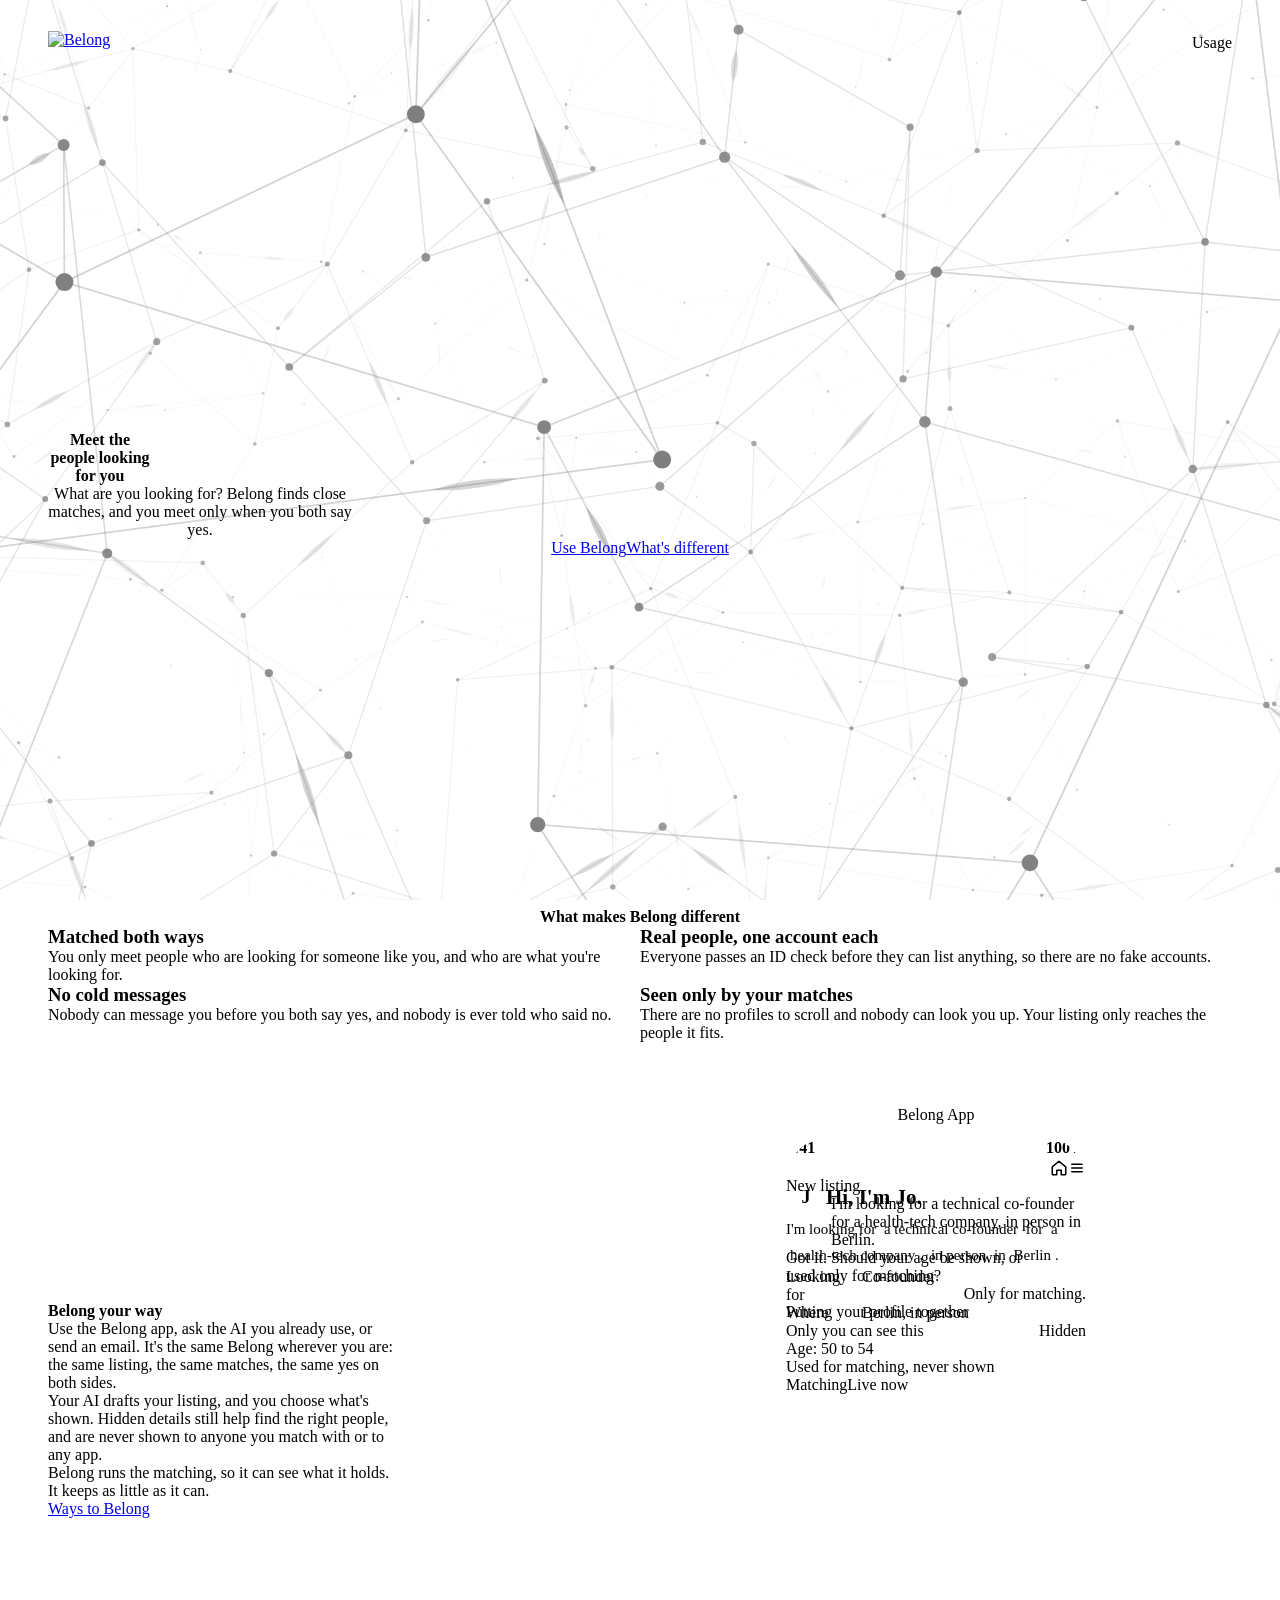
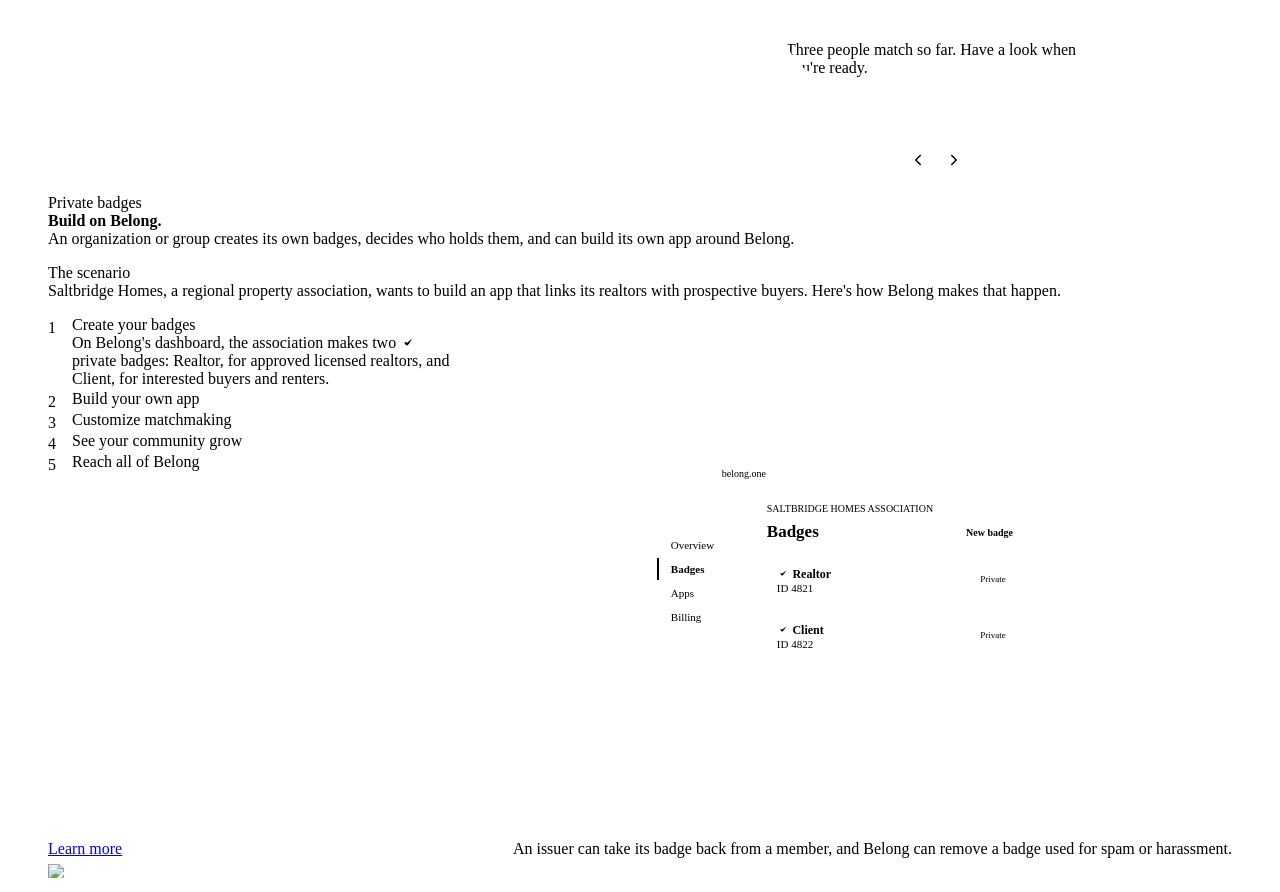
==== commit 9239089b: "The Saltbridge scenario: a short setup, realtors, and step 5's window fits A scenario line spans the" ====
--- a/site/index.html
+++ b/site/index.html
@@ -286,8 +286,8 @@
     .ways[data-way="1"] .s-phone, .ways[data-way="2"] .s-phone, .ways[data-way="2"] .s-ai { transform: translateX(-115%); }
     .ways[data-way="1"] .s-ai, .ways[data-way="2"] .s-mail { transform: none; }
   }
-  /* The private badges story: a regional agents' alliance, Saltbridge, in four cards, each with a picture of that step.
-     The pictures are the alliance's own product, so they wear its brand, not Belong's: deep sea green and sand from the
+  /* The private badges story: a regional property association, Saltbridge, in four cards, each with a picture of that step.
+     The pictures are the association's own product, so they wear its brand, not Belong's: deep sea green and sand from the
      design system's palette, a serif wordmark (the system's own serif, nothing loaded) and a bridge over water. */
   .stage { --sb: var(--sf-olive-800); --sb-deep: var(--sf-olive-900); --sb-sand: var(--sf-paper-400); --sb-sand-deep: var(--sf-paper-500);
     --sb-ink: var(--sf-ink-900); --sb-serif: Georgia, 'Times New Roman', serif;
@@ -298,7 +298,7 @@
   .sb-mark rect { fill: var(--sb); }
   .sb-mark path { fill: none; stroke: var(--sb-sand); stroke-width: 1.8; stroke-linecap: round; }
 
-  /* 1. Belong's own dashboard, where an organization makes its badges: Belong's look, not the alliance's. */
+  /* 1. Belong's own dashboard, where an organization makes its badges: Belong's look, not the association's. */
   .bd-admin { width: 100%; max-width: 380px; background: var(--surface-card); border-radius: 10px; box-shadow: var(--shadow-md);
     overflow: hidden; font: var(--text-caption); color: var(--text-primary); }
   .sb-chrome { display: flex; align-items: center; gap: 5px; padding: 8px 10px; background: var(--sf-char-100); }
@@ -323,8 +323,8 @@
   .bd-row .badge { font-size: 9px; padding: 2px 7px; }
 
   /* 5. The Agent badge goes public: in review, then public, then shown on a listing anywhere on Belong (Belong's look). */
-  .pb { width: 100%; max-width: 360px; display: flex; flex-direction: column; position: relative; }
-  .pb .bd-admin { max-width: 360px; position: relative; }
+  .pb { width: 100%; max-width: 380px; display: flex; flex-direction: column; position: relative; }
+  .pb .bd-admin { max-width: 380px; position: relative; }
   .pb .bd-main { padding-bottom: 46px; }
   /* Belong's network, spreading out from behind the dashboard well past the picture's edges. */
   .pb-net { position: absolute; left: 50%; top: 50%; margin: -410px 0 0 -550px; pointer-events: none; }
@@ -332,6 +332,9 @@
   .pb-swap { display: grid; }
   .pb-swap > * { grid-area: 1 / 1; }
   .pb-swap .was { opacity: 0; }
+  .pb-swap .now b { display: block; white-space: nowrap; overflow: hidden; text-overflow: ellipsis; }
+  .pb-agent > .pb-swap, .pb-swap > * { min-width: 0; }
+  .pb .bd-row { gap: 6px; }
   .pb-net > g { opacity: 0.75; }
   .pb-net .ln line { stroke: var(--text-tertiary); stroke-width: 1; }
   .pb-net .pl path { fill: var(--text-primary); }
@@ -341,7 +344,7 @@
   .pb-state .success { opacity: 1; }
   .pb-state .warning { opacity: 0; }
   /* The person's Belong profile stays still in the corner while the view moves: no badge yet, then the public one. */
-  .pb-shown { position: absolute; z-index: 2; left: var(--space-4); bottom: var(--space-4); width: 272px; background: var(--surface-card);
+  .pb-shown { position: absolute; z-index: 2; left: var(--space-4); bottom: var(--space-4); width: 296px; background: var(--surface-card);
     border: 1px solid var(--border-strong); border-radius: 10px; box-shadow: var(--shadow-md); padding: 14px; display: flex; flex-direction: column; gap: 8px; }
   .stage .pb-where { margin: 0; font: var(--text-label); font-size: 10px; letter-spacing: var(--tracking-wider); text-transform: uppercase;
     color: var(--text-tertiary); }
@@ -438,6 +441,7 @@
   /* The two devices and their base are drawn at one size and scaled to the room its picture has. */
   .stage { container-type: inline-size; }
   @container (max-width: 400px) { .sb-meet, .pb, .pb-shown { zoom: 0.78; } }
+  @container (max-width: 400px) { .pb .bd-row { padding-inline: 8px; } .pb-swap .now b { white-space: normal; } }
   @container (max-width: 368px) { .sb-found { zoom: 0.75; } }
   @container (max-width: 340px) { .sb-found { zoom: 0.7; } }
   @container (max-width: 310px) { .sb-found { zoom: 0.64; } }
@@ -453,7 +457,7 @@
   .sb-editor .k { color: var(--sf-azure-300); }
   .sb-editor .v { color: var(--sf-olive-300); }
 
-  /* 4. The introduction in the app, and the alliance's monthly figures. */
+  /* 4. The introduction in the app, and the association's monthly figures. */
   .sb-meet { width: 100%; max-width: 460px; display: flex; flex-direction: column; gap: 10px; }
   .sb-card, .sb-stats { background: var(--sf-paper-100); border-radius: 10px; padding: 12px 14px; box-shadow: var(--shadow-sm); color: var(--sb-ink); }
   /* Both sides of one introduction: the buyer sees the agent, the agent sees the buyer's request but never its hidden budget. */
@@ -470,7 +474,7 @@
     font: var(--text-caption); font-size: 11px; }
   .sb-views .badge { font-size: 9px; padding: 2px 6px; }
   .sb-views .sb-cta { margin-top: auto; }
-  /* The agent's profile comes from the alliance's own app: a photo, a name, a rating and a line about them. */
+  /* The agent's profile comes from the association's own app: a photo, a name, a rating and a line about them. */
   .sb-agent { display: flex; align-items: center; gap: 8px; margin-top: 4px; }
   .sb-agent img { width: 40px; height: 40px; border-radius: 50%; object-fit: cover; flex: none; }
   .sb-agent b { font-size: 13px; }
@@ -502,7 +506,7 @@
   .frame .pic { position: absolute; inset: 0; height: auto; margin: 0; background: none; opacity: 0; visibility: hidden; }
   .frame .pic.on { opacity: 1; visibility: visible; }
   .frame .pic { padding: var(--space-4); }
-  /* In the big frame the alliance's picture is drawn at full size when there's room for it. */
+  /* In the big frame the association's picture is drawn at full size when there's room for it. */
   @container (min-width: 468px) { .frame .sb-found { zoom: 1; } }
   @container (min-width: 506px) { .frame .sb-found { zoom: 1.1; } }
   .num { font: var(--text-label); color: var(--text-accent); margin: 0 0 var(--space-2); }
@@ -515,6 +519,9 @@
     box-shadow: var(--shadow-sm); }
   @media (max-width: 600px) { #build .flow { padding: var(--space-4); } }
   .b-list { display: flex; flex-direction: column; gap: var(--space-2); }
+  #build .flow { row-gap: var(--space-6); align-items: start; }
+  .b-case { grid-column: 1 / -1; max-width: none; padding: 0 var(--space-4); font: var(--text-body); color: var(--text-secondary); }
+  .b-case span { display: block; font: var(--text-label); color: var(--text-accent); margin-bottom: var(--space-1); }
   .b-step { all: unset; cursor: pointer; display: grid; grid-template-columns: 24px 1fr; column-gap: var(--space-3); padding: var(--space-4);
     border-radius: var(--radius-md); }
   .b-step:focus-visible { outline: 2px solid var(--border-accent); }
@@ -875,14 +882,15 @@
     <div class="wrap">
       <p class="eyebrow">Private badges</p>
       <h2 id="private-title" class="display-m">Build on Belong.</h2>
-      <p class="intro">An organization or group creates its own badges, decides who holds them, and can build its own app around Belong. Here's how a regional property association does it.</p>
+      <p class="intro">An organization or group creates its own badges, decides who holds them, and can build its own app around Belong.</p>
       <div class="flow">
+        <p class="b-case"><span>The scenario</span>Saltbridge Homes, a regional property association, wants to build an app that links its realtors with prospective buyers. Here's how Belong makes that happen.</p>
         <div class="b-list">
-          <button type="button" class="b-step" data-k="0"><span class="num">1</span><b>Create your badges</b><span class="b-text">On Belong's dashboard, the alliance makes two <svg class="bmark" viewBox="0 0 24 24" aria-hidden="true"><path class="l" d="M12 1.6 21 6.8v10.4L12 22.4 3 17.2V6.8Z"/><path class="f" d="M6.7 12.0L6.8 12.5L6.9 12.9L7.1 13.3L7.2 13.8L7.4 14.2L7.6 14.6L7.8 15.0L8.0 15.3L8.2 15.7L8.5 16.1L9.0 16.5L9.6 16.8L10.5 16.9L11.3 16.8L11.9 16.4L12.3 16.0L12.7 15.5L13.1 15.0L13.4 14.6L13.7 14.1L14.1 13.7L14.4 13.2L14.7 12.8L15.0 12.3L15.3 11.8L15.6 11.4L15.9 10.9L16.2 10.4L16.5 9.9L16.8 9.5L17.1 9.0L17.4 8.5L17.7 8.0L17.4 7.7L16.9 8.0L16.5 8.4L16.0 8.7L15.6 9.1L15.1 9.4L14.7 9.7L14.2 10.1L13.8 10.4L13.4 10.8L12.9 11.2L12.5 11.5L12.1 11.9L11.7 12.3L11.2 12.6L10.8 13.0L10.4 13.4L10.0 13.7L10.0 13.7L10.1 13.6L10.4 13.6L10.8 13.6L10.9 13.7L10.9 13.6L10.6 13.4L10.3 13.2L9.9 12.9L9.5 12.7L9.2 12.5L8.7 12.3L8.3 12.2L7.9 12.0L7.5 11.8L7.0 11.7Z"/></svg>private badges: Agent, for approved licensed agents, and Client, for interested buyers and renters.</span><span class="bar"><i></i></span></button>
-          <button type="button" class="b-step" data-k="1"><span class="num">2</span><b>Build your own app</b><span class="b-text">Saltbridge Homes uses its own branding on its front end. Clients join free and agents pay the alliance a monthly fee for membership and their private badge.</span><span class="bar"><i></i></span></button>
+          <button type="button" class="b-step" data-k="0"><span class="num">1</span><b>Create your badges</b><span class="b-text">On Belong's dashboard, the association makes two <svg class="bmark" viewBox="0 0 24 24" aria-hidden="true"><path class="l" d="M12 1.6 21 6.8v10.4L12 22.4 3 17.2V6.8Z"/><path class="f" d="M6.7 12.0L6.8 12.5L6.9 12.9L7.1 13.3L7.2 13.8L7.4 14.2L7.6 14.6L7.8 15.0L8.0 15.3L8.2 15.7L8.5 16.1L9.0 16.5L9.6 16.8L10.5 16.9L11.3 16.8L11.9 16.4L12.3 16.0L12.7 15.5L13.1 15.0L13.4 14.6L13.7 14.1L14.1 13.7L14.4 13.2L14.7 12.8L15.0 12.3L15.3 11.8L15.6 11.4L15.9 10.9L16.2 10.4L16.5 9.9L16.8 9.5L17.1 9.0L17.4 8.5L17.7 8.0L17.4 7.7L16.9 8.0L16.5 8.4L16.0 8.7L15.6 9.1L15.1 9.4L14.7 9.7L14.2 10.1L13.8 10.4L13.4 10.8L12.9 11.2L12.5 11.5L12.1 11.9L11.7 12.3L11.2 12.6L10.8 13.0L10.4 13.4L10.0 13.7L10.0 13.7L10.1 13.6L10.4 13.6L10.8 13.6L10.9 13.7L10.9 13.6L10.6 13.4L10.3 13.2L9.9 12.9L9.5 12.7L9.2 12.5L8.7 12.3L8.3 12.2L7.9 12.0L7.5 11.8L7.0 11.7Z"/></svg>private badges: Realtor, for approved licensed realtors, and Client, for interested buyers and renters.</span><span class="bar"><i></i></span></button>
+          <button type="button" class="b-step" data-k="1"><span class="num">2</span><b>Build your own app</b><span class="b-text">Saltbridge Homes uses its own branding for its front end. Clients join for free and realtors pay the association a monthly fee for membership and access to list their properties.</span><span class="bar"><i></i></span></button>
           <button type="button" class="b-step" data-k="2"><span class="num">3</span><b>Customize matchmaking</b><span class="b-text">Behind its listing screen, the app asks for the other badge, and for property only. Matching works both ways, so nobody outside these rules ever matches in.</span><span class="bar"><i></i></span></button>
-          <button type="button" class="b-step" data-k="3"><span class="num">4</span><b>See your community grow</b><span class="b-text">When a client and an agent both agree, they're introduced. The alliance's dashboard tracks metrics but never reveals personal information.</span><span class="bar"><i></i></span></button>
-          <button type="button" class="b-step" data-k="4"><span class="num">5</span><b>Reach all of Belong</b><span class="b-text">Once its community achieves a certain threshold, the alliance can apply to make its badge <svg class="bmark" viewBox="0 0 24 24" aria-hidden="true"><path class="f" d="M12 1.6 21 6.8v10.4L12 22.4 3 17.2V6.8Z"/><path class="w" d="M6.7 12.0L6.8 12.5L6.9 12.9L7.1 13.3L7.2 13.8L7.4 14.2L7.6 14.6L7.8 15.0L8.0 15.3L8.2 15.7L8.5 16.1L9.0 16.5L9.6 16.8L10.5 16.9L11.3 16.8L11.9 16.4L12.3 16.0L12.7 15.5L13.1 15.0L13.4 14.6L13.7 14.1L14.1 13.7L14.4 13.2L14.7 12.8L15.0 12.3L15.3 11.8L15.6 11.4L15.9 10.9L16.2 10.4L16.5 9.9L16.8 9.5L17.1 9.0L17.4 8.5L17.7 8.0L17.4 7.7L16.9 8.0L16.5 8.4L16.0 8.7L15.6 9.1L15.1 9.4L14.7 9.7L14.2 10.1L13.8 10.4L13.4 10.8L12.9 11.2L12.5 11.5L12.1 11.9L11.7 12.3L11.2 12.6L10.8 13.0L10.4 13.4L10.0 13.7L10.0 13.7L10.1 13.6L10.4 13.6L10.8 13.6L10.9 13.7L10.9 13.6L10.6 13.4L10.3 13.2L9.9 12.9L9.5 12.7L9.2 12.5L8.7 12.3L8.3 12.2L7.9 12.0L7.5 11.8L7.0 11.7Z"/></svg>public. Manually vetted by the Belong team, it lets the agents show the badge across Belong's whole network, not just its own app, providing greater visibility and trust.</span><span class="bar"><i></i></span></button>
+          <button type="button" class="b-step" data-k="3"><span class="num">4</span><b>See your community grow</b><span class="b-text">When a client and a realtor both agree, they're introduced. The association's dashboard tracks metrics but never reveals personal information.</span><span class="bar"><i></i></span></button>
+          <button type="button" class="b-step" data-k="4"><span class="num">5</span><b>Reach all of Belong</b><span class="b-text">After achieving a certain threshold, the association can apply to make its badge <svg class="bmark" viewBox="0 0 24 24" aria-hidden="true"><path class="f" d="M12 1.6 21 6.8v10.4L12 22.4 3 17.2V6.8Z"/><path class="w" d="M6.7 12.0L6.8 12.5L6.9 12.9L7.1 13.3L7.2 13.8L7.4 14.2L7.6 14.6L7.8 15.0L8.0 15.3L8.2 15.7L8.5 16.1L9.0 16.5L9.6 16.8L10.5 16.9L11.3 16.8L11.9 16.4L12.3 16.0L12.7 15.5L13.1 15.0L13.4 14.6L13.7 14.1L14.1 13.7L14.4 13.2L14.7 12.8L15.0 12.3L15.3 11.8L15.6 11.4L15.9 10.9L16.2 10.4L16.5 9.9L16.8 9.5L17.1 9.0L17.4 8.5L17.7 8.0L17.4 7.7L16.9 8.0L16.5 8.4L16.0 8.7L15.6 9.1L15.1 9.4L14.7 9.7L14.2 10.1L13.8 10.4L13.4 10.8L12.9 11.2L12.5 11.5L12.1 11.9L11.7 12.3L11.2 12.6L10.8 13.0L10.4 13.4L10.0 13.7L10.0 13.7L10.1 13.6L10.4 13.6L10.8 13.6L10.9 13.7L10.9 13.6L10.6 13.4L10.3 13.2L9.9 12.9L9.5 12.7L9.2 12.5L8.7 12.3L8.3 12.2L7.9 12.0L7.5 11.8L7.0 11.7Z"/></svg>public. This allows realtors to display their badge across Belong's whole network, providing greater visibility and trust.</span><span class="bar"><i></i></span></button>
         </div>
         <div class="frame"><div class="stage pic" data-n="0" aria-hidden="true">
             <div class="bd-admin">
@@ -890,10 +898,10 @@
               <div class="bd-body">
                 <nav class="bd-side"><img src="ds/logo/belong-wordmark-small-ink.svg" alt="" width="52" height="15"><span>Overview</span><span class="on">Badges</span><span>Apps</span><span>Billing</span></nav>
                 <div class="bd-main">
-                  <p class="bd-org">Saltbridge Agents Alliance</p>
+                  <p class="bd-org">Saltbridge Homes Association</p>
                   <div class="bd-title"><b>Badges</b><span class="bd-btn">New badge</span></div>
-                  <div class="bd-row"><div><b><svg class="bmark" viewBox="0 0 24 24" aria-hidden="true"><path class="l" d="M12 1.6 21 6.8v10.4L12 22.4 3 17.2V6.8Z"/><path class="f" d="M6.7 12.0L6.8 12.5L6.9 12.9L7.1 13.3L7.2 13.8L7.4 14.2L7.6 14.6L7.8 15.0L8.0 15.3L8.2 15.7L8.5 16.1L9.0 16.5L9.6 16.8L10.5 16.9L11.3 16.8L11.9 16.4L12.3 16.0L12.7 15.5L13.1 15.0L13.4 14.6L13.7 14.1L14.1 13.7L14.4 13.2L14.7 12.8L15.0 12.3L15.3 11.8L15.6 11.4L15.9 10.9L16.2 10.4L16.5 9.9L16.8 9.5L17.1 9.0L17.4 8.5L17.7 8.0L17.4 7.7L16.9 8.0L16.5 8.4L16.0 8.7L15.6 9.1L15.1 9.4L14.7 9.7L14.2 10.1L13.8 10.4L13.4 10.8L12.9 11.2L12.5 11.5L12.1 11.9L11.7 12.3L11.2 12.6L10.8 13.0L10.4 13.4L10.0 13.7L10.0 13.7L10.1 13.6L10.4 13.6L10.8 13.6L10.9 13.7L10.9 13.6L10.6 13.4L10.3 13.2L9.9 12.9L9.5 12.7L9.2 12.5L8.7 12.3L8.3 12.2L7.9 12.0L7.5 11.8L7.0 11.7Z"/></svg>Agent</b><small>ID 4821 · checked by you</small></div><span class="badge">Private</span></div>
-                  <div class="bd-row"><div><b><svg class="bmark" viewBox="0 0 24 24" aria-hidden="true"><path class="l" d="M12 1.6 21 6.8v10.4L12 22.4 3 17.2V6.8Z"/><path class="f" d="M6.7 12.0L6.8 12.5L6.9 12.9L7.1 13.3L7.2 13.8L7.4 14.2L7.6 14.6L7.8 15.0L8.0 15.3L8.2 15.7L8.5 16.1L9.0 16.5L9.6 16.8L10.5 16.9L11.3 16.8L11.9 16.4L12.3 16.0L12.7 15.5L13.1 15.0L13.4 14.6L13.7 14.1L14.1 13.7L14.4 13.2L14.7 12.8L15.0 12.3L15.3 11.8L15.6 11.4L15.9 10.9L16.2 10.4L16.5 9.9L16.8 9.5L17.1 9.0L17.4 8.5L17.7 8.0L17.4 7.7L16.9 8.0L16.5 8.4L16.0 8.7L15.6 9.1L15.1 9.4L14.7 9.7L14.2 10.1L13.8 10.4L13.4 10.8L12.9 11.2L12.5 11.5L12.1 11.9L11.7 12.3L11.2 12.6L10.8 13.0L10.4 13.4L10.0 13.7L10.0 13.7L10.1 13.6L10.4 13.6L10.8 13.6L10.9 13.7L10.9 13.6L10.6 13.4L10.3 13.2L9.9 12.9L9.5 12.7L9.2 12.5L8.7 12.3L8.3 12.2L7.9 12.0L7.5 11.8L7.0 11.7Z"/></svg>Client</b><small>ID 4822 · open to anyone</small></div><span class="badge">Private</span></div>
+                  <div class="bd-row"><div><b><svg class="bmark" viewBox="0 0 24 24" aria-hidden="true"><path class="l" d="M12 1.6 21 6.8v10.4L12 22.4 3 17.2V6.8Z"/><path class="f" d="M6.7 12.0L6.8 12.5L6.9 12.9L7.1 13.3L7.2 13.8L7.4 14.2L7.6 14.6L7.8 15.0L8.0 15.3L8.2 15.7L8.5 16.1L9.0 16.5L9.6 16.8L10.5 16.9L11.3 16.8L11.9 16.4L12.3 16.0L12.7 15.5L13.1 15.0L13.4 14.6L13.7 14.1L14.1 13.7L14.4 13.2L14.7 12.8L15.0 12.3L15.3 11.8L15.6 11.4L15.9 10.9L16.2 10.4L16.5 9.9L16.8 9.5L17.1 9.0L17.4 8.5L17.7 8.0L17.4 7.7L16.9 8.0L16.5 8.4L16.0 8.7L15.6 9.1L15.1 9.4L14.7 9.7L14.2 10.1L13.8 10.4L13.4 10.8L12.9 11.2L12.5 11.5L12.1 11.9L11.7 12.3L11.2 12.6L10.8 13.0L10.4 13.4L10.0 13.7L10.0 13.7L10.1 13.6L10.4 13.6L10.8 13.6L10.9 13.7L10.9 13.6L10.6 13.4L10.3 13.2L9.9 12.9L9.5 12.7L9.2 12.5L8.7 12.3L8.3 12.2L7.9 12.0L7.5 11.8L7.0 11.7Z"/></svg>Realtor</b><small>ID 4821</small></div><span class="badge">Private</span></div>
+                  <div class="bd-row"><div><b><svg class="bmark" viewBox="0 0 24 24" aria-hidden="true"><path class="l" d="M12 1.6 21 6.8v10.4L12 22.4 3 17.2V6.8Z"/><path class="f" d="M6.7 12.0L6.8 12.5L6.9 12.9L7.1 13.3L7.2 13.8L7.4 14.2L7.6 14.6L7.8 15.0L8.0 15.3L8.2 15.7L8.5 16.1L9.0 16.5L9.6 16.8L10.5 16.9L11.3 16.8L11.9 16.4L12.3 16.0L12.7 15.5L13.1 15.0L13.4 14.6L13.7 14.1L14.1 13.7L14.4 13.2L14.7 12.8L15.0 12.3L15.3 11.8L15.6 11.4L15.9 10.9L16.2 10.4L16.5 9.9L16.8 9.5L17.1 9.0L17.4 8.5L17.7 8.0L17.4 7.7L16.9 8.0L16.5 8.4L16.0 8.7L15.6 9.1L15.1 9.4L14.7 9.7L14.2 10.1L13.8 10.4L13.4 10.8L12.9 11.2L12.5 11.5L12.1 11.9L11.7 12.3L11.2 12.6L10.8 13.0L10.4 13.4L10.0 13.7L10.0 13.7L10.1 13.6L10.4 13.6L10.8 13.6L10.9 13.7L10.9 13.6L10.6 13.4L10.3 13.2L9.9 12.9L9.5 12.7L9.2 12.5L8.7 12.3L8.3 12.2L7.9 12.0L7.5 11.8L7.0 11.7Z"/></svg>Client</b><small>ID 4822</small></div><span class="badge">Private</span></div>
                 </div>
               </div>
             </div>
@@ -907,13 +915,13 @@
               <div class="sb-devices">
                 <div class="sb-laptop">
                   <div class="lp-screen">
-                    <div class="lp-nav"><svg class="sb-mark" viewBox="0 0 32 32"><rect width="32" height="32" rx="8"/><path d="M6 19c3-6 6.5-9 10-9s7 3 10 9"/><path d="M11 19v-4.5M16 19v-6M21 19v-4.5"/><path d="M5 23.5c2 0 2-1.4 4-1.4s2 1.4 4 1.4 2-1.4 4-1.4 2 1.4 4 1.4 2-1.4 4-1.4 2 1.4 2 1.4"/></svg><span class="lp-name">Saltbridge</span><span class="lp-links"><i>Buy</i><i>Rent</i><i>For agents</i></span><span class="lp-sign">Sign up</span></div>
+                    <div class="lp-nav"><svg class="sb-mark" viewBox="0 0 32 32"><rect width="32" height="32" rx="8"/><path d="M6 19c3-6 6.5-9 10-9s7 3 10 9"/><path d="M11 19v-4.5M16 19v-6M21 19v-4.5"/><path d="M5 23.5c2 0 2-1.4 4-1.4s2 1.4 4 1.4 2-1.4 4-1.4 2 1.4 4 1.4 2-1.4 4-1.4 2 1.4 2 1.4"/></svg><span class="lp-name">Saltbridge</span><span class="lp-links"><i>Buy</i><i>Rent</i><i>For realtors</i></span><span class="lp-sign">Sign up</span></div>
                     <div class="lp-hero">
                       <div class="lp-copy">
-                        <p class="lp-head">Find the agent who knows your shore.</p>
-                        <p class="lp-sub">Licensed local agents, matched to what you're looking for.</p>
+                        <p class="lp-head">Find the realtor who knows your shore.</p>
+                        <p class="lp-sub">Licensed local realtors, matched to what you're looking for.</p>
                         <span class="sb-cta">I'm buying or renting</span>
-                        <span class="sb-cta ghost">I'm an agent<small>$15 a month</small></span>
+                        <span class="sb-cta ghost">I'm a realtor<small>$15 a month</small></span>
                       </div>
                       <div class="lp-scene"><svg viewBox="30 10 150 100" preserveAspectRatio="xMidYMax slice">
                     <circle class="sun" cx="150" cy="34" r="14"/>
@@ -940,9 +948,9 @@
                     <div class="sb-brand"><svg class="sb-mark" viewBox="0 0 32 32"><rect width="32" height="32" rx="8"/><path d="M6 19c3-6 6.5-9 10-9s7 3 10 9"/><path d="M11 19v-4.5M16 19v-6M21 19v-4.5"/><path d="M5 23.5c2 0 2-1.4 4-1.4s2 1.4 4 1.4 2-1.4 4-1.4 2 1.4 4 1.4 2-1.4 4-1.4 2 1.4 2 1.4"/></svg><span>Saltbridge</span></div>
                   </div>
                   <div class="sb-copy">
-                    <p class="sb-head">Find the agent who knows your shore.</p>
+                    <p class="sb-head">Find the realtor who knows your shore.</p>
                     <span class="sb-cta">I'm buying or renting</span>
-                    <span class="sb-cta ghost">I'm an agent<small>$15 a month</small></span>
+                    <span class="sb-cta ghost">I'm a realtor<small>$15 a month</small></span>
                     <p class="sb-runs"><img src="ds/logo/belong-icon.svg" alt="" width="10" height="10">Runs on Belong</p>
                   </div>
                 </div>
@@ -955,10 +963,10 @@
 <pre><span class="c">// who each listing reaches</span>
 <span class="k">export const</span> rules = {
   client: {
-    asksFor: <span class="v">"saltbridge/agent"</span>,
+    asksFor: <span class="v">"saltbridge/realtor"</span>,
     kind: <span class="v">"property"</span>,
   },
-  agent: {
+  realtor: {
     asksFor: <span class="v">"saltbridge/client"</span>,
     kind: <span class="v">"property"</span>,
   },
@@ -971,19 +979,19 @@
                 <p class="sb-who">The buyer sees</p>
                 <div class="sb-card">
                   <p class="sb-label">You both said yes</p>
-                  <small>Matched agent</small>
+                  <small>Matched realtor</small>
                   <div class="sb-agent">
                     <img src="img/agent.jpg" alt="" width="40" height="40">
                     <div><b>Michelle K.</b><span class="sb-rating"><svg viewBox="0 0 58 10" aria-hidden="true"><defs><clipPath id="sb-half"><rect width="52.5" height="10"/></clipPath></defs><g class="off"><path transform="translate(0 0)" d="M5 .5l1.4 3 3.2.3-2.4 2.2.7 3.2L5 7.6 2.1 9.2l.7-3.2L.4 3.8l3.2-.3z"/><path transform="translate(12 0)" d="M5 .5l1.4 3 3.2.3-2.4 2.2.7 3.2L5 7.6 2.1 9.2l.7-3.2L.4 3.8l3.2-.3z"/><path transform="translate(24 0)" d="M5 .5l1.4 3 3.2.3-2.4 2.2.7 3.2L5 7.6 2.1 9.2l.7-3.2L.4 3.8l3.2-.3z"/><path transform="translate(36 0)" d="M5 .5l1.4 3 3.2.3-2.4 2.2.7 3.2L5 7.6 2.1 9.2l.7-3.2L.4 3.8l3.2-.3z"/><path transform="translate(48 0)" d="M5 .5l1.4 3 3.2.3-2.4 2.2.7 3.2L5 7.6 2.1 9.2l.7-3.2L.4 3.8l3.2-.3z"/></g><g class="on" clip-path="url(#sb-half)"><path transform="translate(0 0)" d="M5 .5l1.4 3 3.2.3-2.4 2.2.7 3.2L5 7.6 2.1 9.2l.7-3.2L.4 3.8l3.2-.3z"/><path transform="translate(12 0)" d="M5 .5l1.4 3 3.2.3-2.4 2.2.7 3.2L5 7.6 2.1 9.2l.7-3.2L.4 3.8l3.2-.3z"/><path transform="translate(24 0)" d="M5 .5l1.4 3 3.2.3-2.4 2.2.7 3.2L5 7.6 2.1 9.2l.7-3.2L.4 3.8l3.2-.3z"/><path transform="translate(36 0)" d="M5 .5l1.4 3 3.2.3-2.4 2.2.7 3.2L5 7.6 2.1 9.2l.7-3.2L.4 3.8l3.2-.3z"/><path transform="translate(48 0)" d="M5 .5l1.4 3 3.2.3-2.4 2.2.7 3.2L5 7.6 2.1 9.2l.7-3.2L.4 3.8l3.2-.3z"/></g></svg>4.5 <span>(126)</span></span></div>
                   </div>
-                  <p class="sb-meta">Licensed agent, 9 years</p>
+                  <p class="sb-meta">Licensed realtor, 9 years</p>
                   <small>You're looking for</small><b>First home, two bedrooms, north shore</b>
                   <div class="hidden-well"><span>Budget</span><span class="badge ai">Hidden</span></div>
                   <span class="sb-cta">Open chat</span>
                 </div>
                 </div>
                 <div class="sb-view">
-                <p class="sb-who">The agent sees</p>
+                <p class="sb-who">The realtor sees</p>
                 <div class="sb-card">
                   <p class="sb-label">You both said yes</p>
                   <small>Matched client</small><b>First home, two bedrooms, north shore</b>
@@ -994,7 +1002,7 @@
               </div>
               <div class="sb-stats">
                 <div class="sb-stats-head"><svg class="sb-mark" viewBox="0 0 32 32"><rect width="32" height="32" rx="8"/><path d="M6 19c3-6 6.5-9 10-9s7 3 10 9"/><path d="M11 19v-4.5M16 19v-6M21 19v-4.5"/><path d="M5 23.5c2 0 2-1.4 4-1.4s2 1.4 4 1.4 2-1.4 4-1.4 2 1.4 4 1.4 2-1.4 4-1.4 2 1.4 2 1.4"/></svg><b>This month</b></div>
-                <div class="sb-figs"><div><b>312</b><small>Introductions</small></div><div><b>1,240</b><small>Clients</small></div><div><b>86</b><small>Agents</small></div></div>
+                <div class="sb-figs"><div><b>312</b><small>Introductions</small></div><div><b>1,240</b><small>Clients</small></div><div><b>86</b><small>Realtors</small></div></div>
                 <svg class="sb-bars" viewBox="0 0 120 28" preserveAspectRatio="none"><rect x="0" y="16" width="12" height="12"/><rect x="18" y="12" width="12" height="16"/><rect x="36" y="14" width="12" height="14"/><rect x="54" y="8" width="12" height="20"/><rect x="72" y="10" width="12" height="18"/><rect x="90" y="5" width="12" height="23"/><rect x="108" y="2" width="12" height="26"/></svg>
               </div>
             </div>
@@ -1006,10 +1014,10 @@
                 <div class="bd-body">
                   <nav class="bd-side"><img src="ds/logo/belong-wordmark-small-ink.svg" alt="" width="52" height="15"><span>Overview</span><span class="on">Badges</span><span>Apps</span><span>Billing</span></nav>
                   <div class="bd-main">
-                    <p class="bd-org">Saltbridge Agents Alliance</p>
+                    <p class="bd-org">Saltbridge Homes Association</p>
                     <div class="bd-title"><b>Badges</b></div>
-                    <div class="bd-row pb-agent"><div class="pb-swap"><div class="was"><b><svg class="bmark" viewBox="0 0 24 24" aria-hidden="true"><path class="l" d="M12 1.6 21 6.8v10.4L12 22.4 3 17.2V6.8Z"/><path class="f" d="M6.7 12.0L6.8 12.5L6.9 12.9L7.1 13.3L7.2 13.8L7.4 14.2L7.6 14.6L7.8 15.0L8.0 15.3L8.2 15.7L8.5 16.1L9.0 16.5L9.6 16.8L10.5 16.9L11.3 16.8L11.9 16.4L12.3 16.0L12.7 15.5L13.1 15.0L13.4 14.6L13.7 14.1L14.1 13.7L14.4 13.2L14.7 12.8L15.0 12.3L15.3 11.8L15.6 11.4L15.9 10.9L16.2 10.4L16.5 9.9L16.8 9.5L17.1 9.0L17.4 8.5L17.7 8.0L17.4 7.7L16.9 8.0L16.5 8.4L16.0 8.7L15.6 9.1L15.1 9.4L14.7 9.7L14.2 10.1L13.8 10.4L13.4 10.8L12.9 11.2L12.5 11.5L12.1 11.9L11.7 12.3L11.2 12.6L10.8 13.0L10.4 13.4L10.0 13.7L10.0 13.7L10.1 13.6L10.4 13.6L10.8 13.6L10.9 13.7L10.9 13.6L10.6 13.4L10.3 13.2L9.9 12.9L9.5 12.7L9.2 12.5L8.7 12.3L8.3 12.2L7.9 12.0L7.5 11.8L7.0 11.7Z"/></svg>Agent</b><small>ID 4821 · checked by you</small></div><div class="now"><b><svg class="bmark" viewBox="0 0 24 24" aria-hidden="true"><path class="f" d="M12 1.6 21 6.8v10.4L12 22.4 3 17.2V6.8Z"/><path class="w" d="M6.7 12.0L6.8 12.5L6.9 12.9L7.1 13.3L7.2 13.8L7.4 14.2L7.6 14.6L7.8 15.0L8.0 15.3L8.2 15.7L8.5 16.1L9.0 16.5L9.6 16.8L10.5 16.9L11.3 16.8L11.9 16.4L12.3 16.0L12.7 15.5L13.1 15.0L13.4 14.6L13.7 14.1L14.1 13.7L14.4 13.2L14.7 12.8L15.0 12.3L15.3 11.8L15.6 11.4L15.9 10.9L16.2 10.4L16.5 9.9L16.8 9.5L17.1 9.0L17.4 8.5L17.7 8.0L17.4 7.7L16.9 8.0L16.5 8.4L16.0 8.7L15.6 9.1L15.1 9.4L14.7 9.7L14.2 10.1L13.8 10.4L13.4 10.8L12.9 11.2L12.5 11.5L12.1 11.9L11.7 12.3L11.2 12.6L10.8 13.0L10.4 13.4L10.0 13.7L10.0 13.7L10.1 13.6L10.4 13.6L10.8 13.6L10.9 13.7L10.9 13.6L10.6 13.4L10.3 13.2L9.9 12.9L9.5 12.7L9.2 12.5L8.7 12.3L8.3 12.2L7.9 12.0L7.5 11.8L7.0 11.7Z"/></svg>Saltbridge Agents Alliance</b><small>Agent</small></div></div><span class="pb-state"><span class="badge warning">In review</span><span class="badge success">Public</span></span></div>
-                    <div class="bd-row"><div><b><svg class="bmark" viewBox="0 0 24 24" aria-hidden="true"><path class="l" d="M12 1.6 21 6.8v10.4L12 22.4 3 17.2V6.8Z"/><path class="f" d="M6.7 12.0L6.8 12.5L6.9 12.9L7.1 13.3L7.2 13.8L7.4 14.2L7.6 14.6L7.8 15.0L8.0 15.3L8.2 15.7L8.5 16.1L9.0 16.5L9.6 16.8L10.5 16.9L11.3 16.8L11.9 16.4L12.3 16.0L12.7 15.5L13.1 15.0L13.4 14.6L13.7 14.1L14.1 13.7L14.4 13.2L14.7 12.8L15.0 12.3L15.3 11.8L15.6 11.4L15.9 10.9L16.2 10.4L16.5 9.9L16.8 9.5L17.1 9.0L17.4 8.5L17.7 8.0L17.4 7.7L16.9 8.0L16.5 8.4L16.0 8.7L15.6 9.1L15.1 9.4L14.7 9.7L14.2 10.1L13.8 10.4L13.4 10.8L12.9 11.2L12.5 11.5L12.1 11.9L11.7 12.3L11.2 12.6L10.8 13.0L10.4 13.4L10.0 13.7L10.0 13.7L10.1 13.6L10.4 13.6L10.8 13.6L10.9 13.7L10.9 13.6L10.6 13.4L10.3 13.2L9.9 12.9L9.5 12.7L9.2 12.5L8.7 12.3L8.3 12.2L7.9 12.0L7.5 11.8L7.0 11.7Z"/></svg>Client</b><small>ID 4822 · open to anyone</small></div><span class="badge">Private</span></div>
+                    <div class="bd-row pb-agent"><div class="pb-swap"><div class="was"><b><svg class="bmark" viewBox="0 0 24 24" aria-hidden="true"><path class="l" d="M12 1.6 21 6.8v10.4L12 22.4 3 17.2V6.8Z"/><path class="f" d="M6.7 12.0L6.8 12.5L6.9 12.9L7.1 13.3L7.2 13.8L7.4 14.2L7.6 14.6L7.8 15.0L8.0 15.3L8.2 15.7L8.5 16.1L9.0 16.5L9.6 16.8L10.5 16.9L11.3 16.8L11.9 16.4L12.3 16.0L12.7 15.5L13.1 15.0L13.4 14.6L13.7 14.1L14.1 13.7L14.4 13.2L14.7 12.8L15.0 12.3L15.3 11.8L15.6 11.4L15.9 10.9L16.2 10.4L16.5 9.9L16.8 9.5L17.1 9.0L17.4 8.5L17.7 8.0L17.4 7.7L16.9 8.0L16.5 8.4L16.0 8.7L15.6 9.1L15.1 9.4L14.7 9.7L14.2 10.1L13.8 10.4L13.4 10.8L12.9 11.2L12.5 11.5L12.1 11.9L11.7 12.3L11.2 12.6L10.8 13.0L10.4 13.4L10.0 13.7L10.0 13.7L10.1 13.6L10.4 13.6L10.8 13.6L10.9 13.7L10.9 13.6L10.6 13.4L10.3 13.2L9.9 12.9L9.5 12.7L9.2 12.5L8.7 12.3L8.3 12.2L7.9 12.0L7.5 11.8L7.0 11.7Z"/></svg>Realtor</b><small>ID 4821</small></div><div class="now"><b><svg class="bmark" viewBox="0 0 24 24" aria-hidden="true"><path class="f" d="M12 1.6 21 6.8v10.4L12 22.4 3 17.2V6.8Z"/><path class="w" d="M6.7 12.0L6.8 12.5L6.9 12.9L7.1 13.3L7.2 13.8L7.4 14.2L7.6 14.6L7.8 15.0L8.0 15.3L8.2 15.7L8.5 16.1L9.0 16.5L9.6 16.8L10.5 16.9L11.3 16.8L11.9 16.4L12.3 16.0L12.7 15.5L13.1 15.0L13.4 14.6L13.7 14.1L14.1 13.7L14.4 13.2L14.7 12.8L15.0 12.3L15.3 11.8L15.6 11.4L15.9 10.9L16.2 10.4L16.5 9.9L16.8 9.5L17.1 9.0L17.4 8.5L17.7 8.0L17.4 7.7L16.9 8.0L16.5 8.4L16.0 8.7L15.6 9.1L15.1 9.4L14.7 9.7L14.2 10.1L13.8 10.4L13.4 10.8L12.9 11.2L12.5 11.5L12.1 11.9L11.7 12.3L11.2 12.6L10.8 13.0L10.4 13.4L10.0 13.7L10.0 13.7L10.1 13.6L10.4 13.6L10.8 13.6L10.9 13.7L10.9 13.6L10.6 13.4L10.3 13.2L9.9 12.9L9.5 12.7L9.2 12.5L8.7 12.3L8.3 12.2L7.9 12.0L7.5 11.8L7.0 11.7Z"/></svg>Saltbridge Homes Assoc.</b><small>Realtor</small></div></div><span class="pb-state"><span class="badge warning">In review</span><span class="badge success">Public</span></span></div>
+                    <div class="bd-row"><div><b><svg class="bmark" viewBox="0 0 24 24" aria-hidden="true"><path class="l" d="M12 1.6 21 6.8v10.4L12 22.4 3 17.2V6.8Z"/><path class="f" d="M6.7 12.0L6.8 12.5L6.9 12.9L7.1 13.3L7.2 13.8L7.4 14.2L7.6 14.6L7.8 15.0L8.0 15.3L8.2 15.7L8.5 16.1L9.0 16.5L9.6 16.8L10.5 16.9L11.3 16.8L11.9 16.4L12.3 16.0L12.7 15.5L13.1 15.0L13.4 14.6L13.7 14.1L14.1 13.7L14.4 13.2L14.7 12.8L15.0 12.3L15.3 11.8L15.6 11.4L15.9 10.9L16.2 10.4L16.5 9.9L16.8 9.5L17.1 9.0L17.4 8.5L17.7 8.0L17.4 7.7L16.9 8.0L16.5 8.4L16.0 8.7L15.6 9.1L15.1 9.4L14.7 9.7L14.2 10.1L13.8 10.4L13.4 10.8L12.9 11.2L12.5 11.5L12.1 11.9L11.7 12.3L11.2 12.6L10.8 13.0L10.4 13.4L10.0 13.7L10.0 13.7L10.1 13.6L10.4 13.6L10.8 13.6L10.9 13.7L10.9 13.6L10.6 13.4L10.3 13.2L9.9 12.9L9.5 12.7L9.2 12.5L8.7 12.3L8.3 12.2L7.9 12.0L7.5 11.8L7.0 11.7Z"/></svg>Client</b><small>ID 4822</small></div><span class="badge">Private</span></div>
                   </div>
                 </div>
               </div>
@@ -1018,7 +1026,7 @@
             <div class="pb-shown">
               <p class="pb-where">Belong Profile</p>
               <div class="pb-person"><img src="img/agent.jpg" alt="" width="34" height="34"><div><b>Michelle K.</b><small>Helps first-time buyers on the north shore</small></div></div>
-              <div class="pb-badge"><div><span class="pb-chip"><svg class="bmark" viewBox="0 0 24 24" aria-hidden="true"><path class="f" d="M12 1.6 21 6.8v10.4L12 22.4 3 17.2V6.8Z"/><path class="w" d="M6.7 12.0L6.8 12.5L6.9 12.9L7.1 13.3L7.2 13.8L7.4 14.2L7.6 14.6L7.8 15.0L8.0 15.3L8.2 15.7L8.5 16.1L9.0 16.5L9.6 16.8L10.5 16.9L11.3 16.8L11.9 16.4L12.3 16.0L12.7 15.5L13.1 15.0L13.4 14.6L13.7 14.1L14.1 13.7L14.4 13.2L14.7 12.8L15.0 12.3L15.3 11.8L15.6 11.4L15.9 10.9L16.2 10.4L16.5 9.9L16.8 9.5L17.1 9.0L17.4 8.5L17.7 8.0L17.4 7.7L16.9 8.0L16.5 8.4L16.0 8.7L15.6 9.1L15.1 9.4L14.7 9.7L14.2 10.1L13.8 10.4L13.4 10.8L12.9 11.2L12.5 11.5L12.1 11.9L11.7 12.3L11.2 12.6L10.8 13.0L10.4 13.4L10.0 13.7L10.0 13.7L10.1 13.6L10.4 13.6L10.8 13.6L10.9 13.7L10.9 13.6L10.6 13.4L10.3 13.2L9.9 12.9L9.5 12.7L9.2 12.5L8.7 12.3L8.3 12.2L7.9 12.0L7.5 11.8L7.0 11.7Z"/></svg>Agent, Saltbridge Agents Alliance</span></div></div>
+              <div class="pb-badge"><div><span class="pb-chip"><svg class="bmark" viewBox="0 0 24 24" aria-hidden="true"><path class="f" d="M12 1.6 21 6.8v10.4L12 22.4 3 17.2V6.8Z"/><path class="w" d="M6.7 12.0L6.8 12.5L6.9 12.9L7.1 13.3L7.2 13.8L7.4 14.2L7.6 14.6L7.8 15.0L8.0 15.3L8.2 15.7L8.5 16.1L9.0 16.5L9.6 16.8L10.5 16.9L11.3 16.8L11.9 16.4L12.3 16.0L12.7 15.5L13.1 15.0L13.4 14.6L13.7 14.1L14.1 13.7L14.4 13.2L14.7 12.8L15.0 12.3L15.3 11.8L15.6 11.4L15.9 10.9L16.2 10.4L16.5 9.9L16.8 9.5L17.1 9.0L17.4 8.5L17.7 8.0L17.4 7.7L16.9 8.0L16.5 8.4L16.0 8.7L15.6 9.1L15.1 9.4L14.7 9.7L14.2 10.1L13.8 10.4L13.4 10.8L12.9 11.2L12.5 11.5L12.1 11.9L11.7 12.3L11.2 12.6L10.8 13.0L10.4 13.4L10.0 13.7L10.0 13.7L10.1 13.6L10.4 13.6L10.8 13.6L10.9 13.7L10.9 13.6L10.6 13.4L10.3 13.2L9.9 12.9L9.5 12.7L9.2 12.5L8.7 12.3L8.3 12.2L7.9 12.0L7.5 11.8L7.0 11.7Z"/></svg>Realtor, Saltbridge Homes Assoc.</span></div></div>
             </div>
 </div></div>
       </div>
@@ -1309,12 +1317,18 @@
     };
     draw(0.6, 0);
     if (reduce) continue;
-    const t0 = performance.now();
+    // It turns only while its picture is the one playing and the cloud is on screen; otherwise no frame is asked for.
+    const t0 = performance.now(), pic = svg.closest(".pic");
+    let seen = false, ticking = false;
+    const live = () => seen && pic.classList.contains("on");
     const frame = now => {
-      if (svg.closest(".pic.on")) draw(0.6 + (now - t0) * V, now, svg.dataset.growAt ? (now - svg.dataset.growAt) / 1000 : Infinity);
+      if (!live()) { ticking = false; return; }
+      draw(0.6 + (now - t0) * V, now, svg.dataset.growAt ? (now - svg.dataset.growAt) / 1000 : Infinity);
       requestAnimationFrame(frame);
     };
-    requestAnimationFrame(frame);
+    const wake = () => { if (!ticking && live()) { ticking = true; requestAnimationFrame(frame); } };
+    new IntersectionObserver(([en]) => { seen = en.isIntersecting; wake(); }).observe(svg);
+    new MutationObserver(wake).observe(pic, { attributes: true, attributeFilter: ["class"] });
   }
   // B. Step list
   {
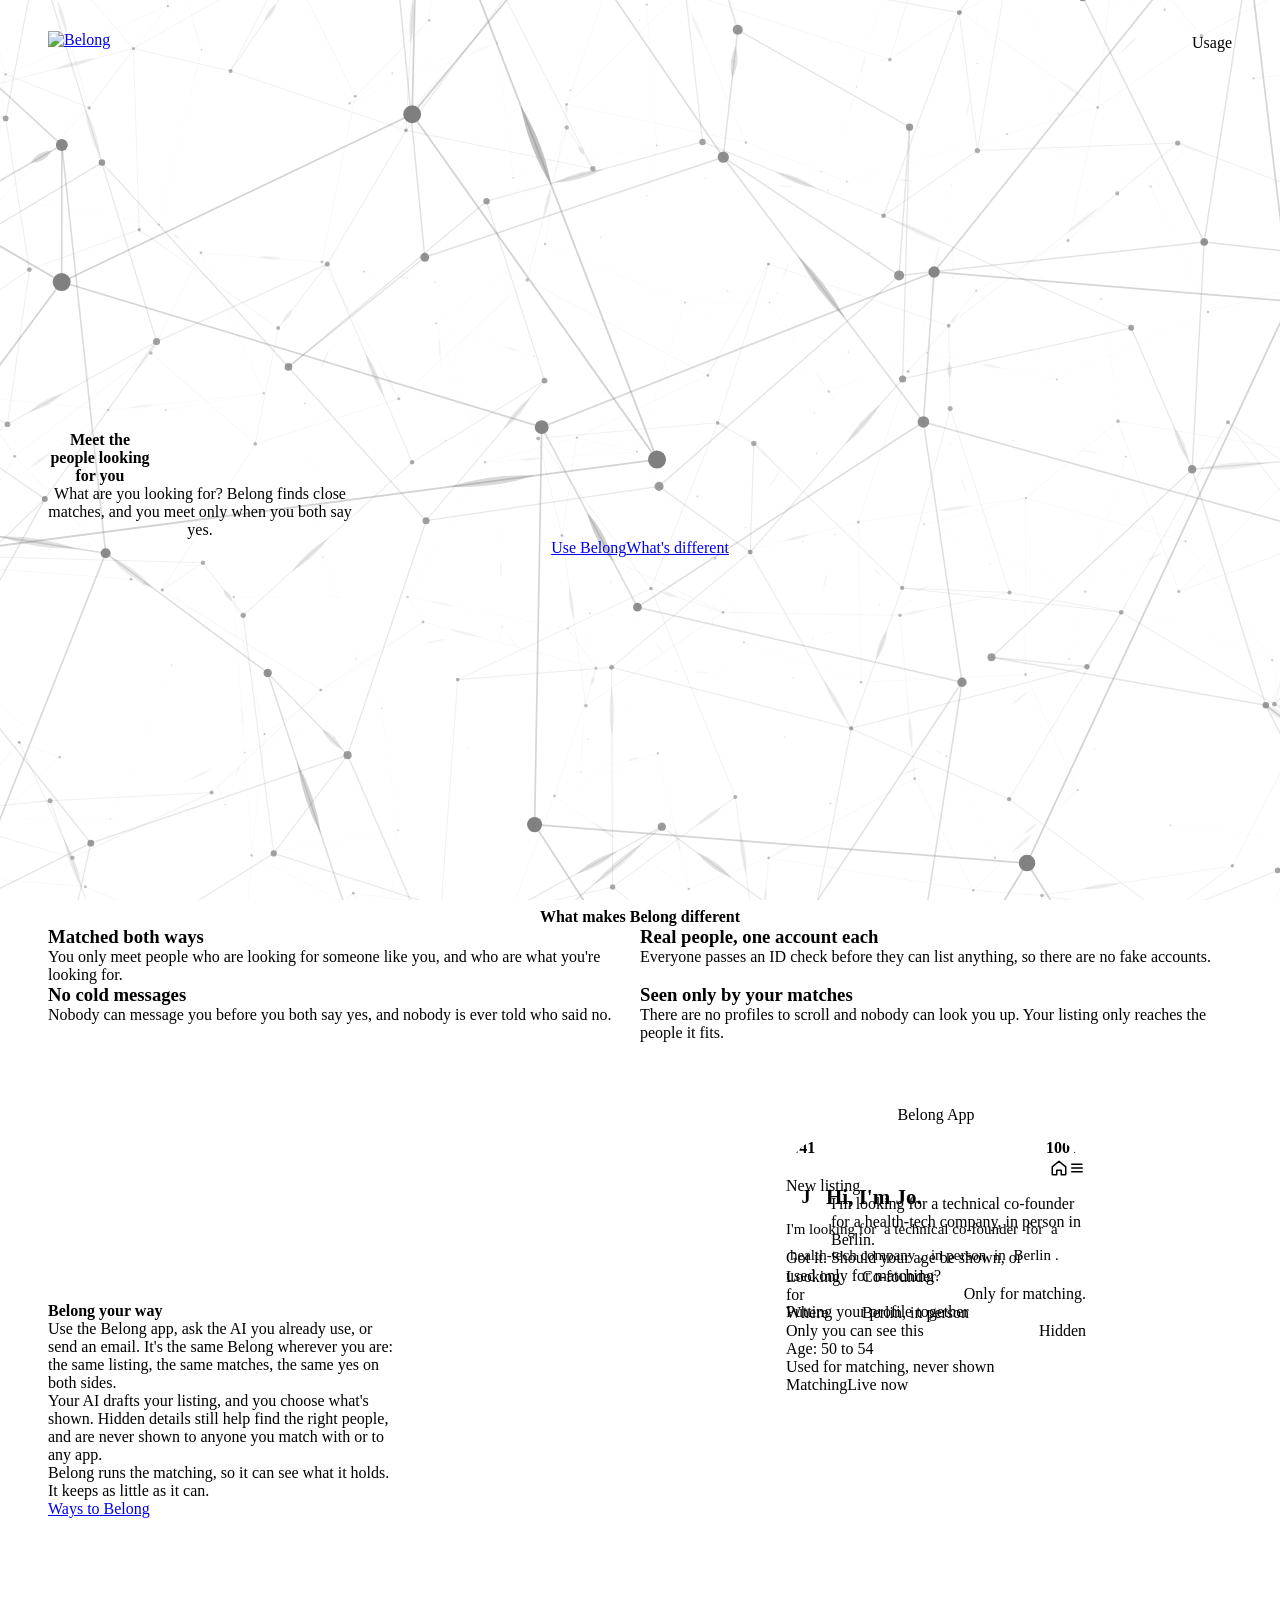
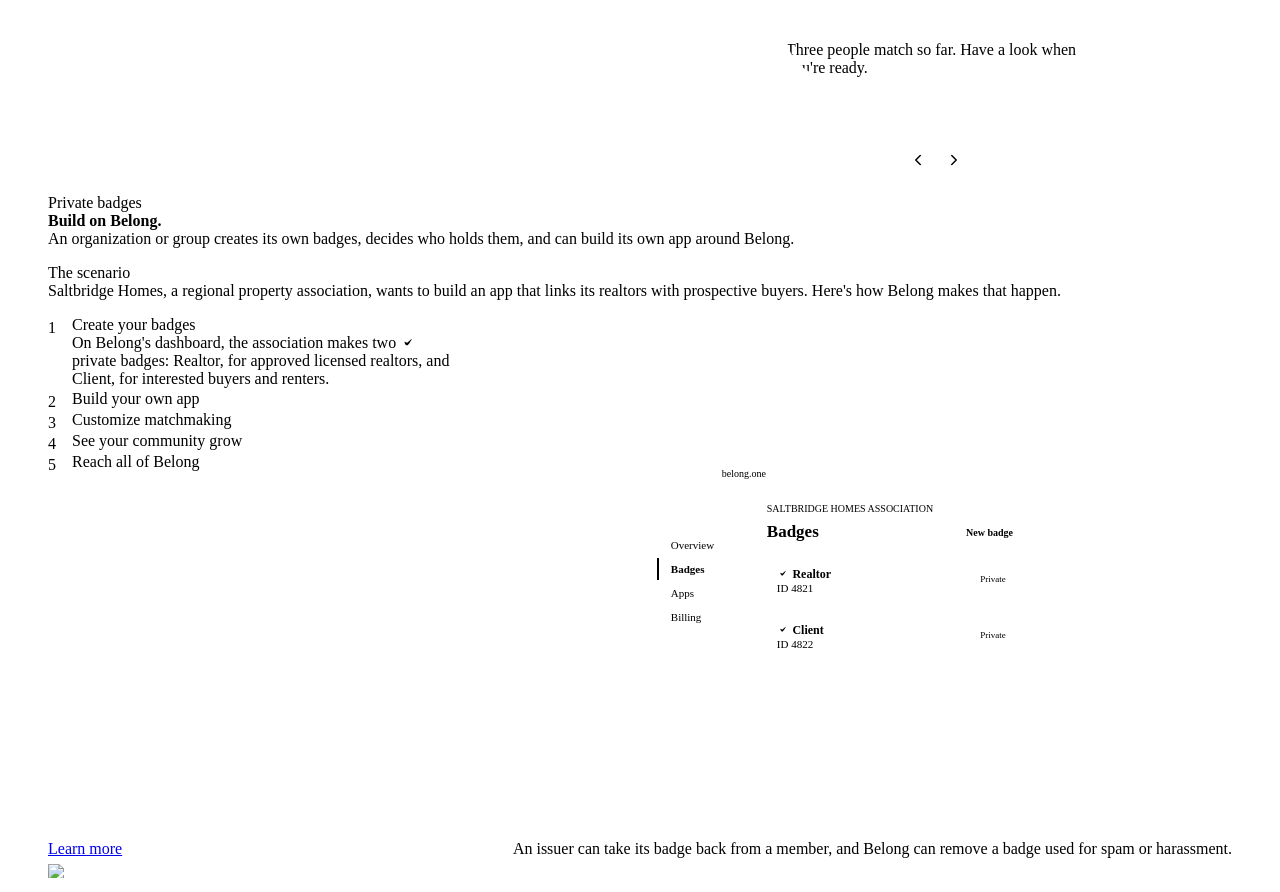
==== commit d259c178: "The site on phones: tighter type, one badge step at a time, sharper pictures On phones both pages us" ====
--- a/site/index.html
+++ b/site/index.html
@@ -19,6 +19,11 @@
   .hero h1 { font-size: var(--font-size-display-xl); margin: 0 auto var(--space-6); max-width: 13ch; }
   .hero .lead { font: var(--text-body-l); color: var(--text-secondary); margin: 0 auto var(--space-8); max-width: 38ch; }
   .hero .actions { justify-content: center; }
+  @media (max-width: 640px) {
+    .hero { min-height: 0; padding: var(--space-16) 0; }
+    .hero h1 { font-size: var(--font-size-display-l); margin-bottom: var(--space-4); }
+    .hero .lead { font: var(--text-body-m); margin-bottom: var(--space-6); }
+  }
 
   /* The background: a cloud of points in three dimensions, coral, periwinkle and mint, each joined to its nearest by
      faint gray lines, with pulses swelling along some of them in the lines' own gray, tapering at both ends. Drawn on
@@ -34,11 +39,13 @@
   /* What makes Belong different: four cards, two by two. */
   #diff-title { text-align: center; margin-bottom: var(--space-10); }
   .diff .card { padding: var(--space-8); }
+  @media (max-width: 640px) { #diff-title { margin-bottom: var(--space-6); } .diff .card { padding: var(--space-5); } }
 
   /* Hidden details: the words on the left, and the Belong app on a phone on the right. */
   .hidden-grid { display: grid; grid-template-columns: minmax(0, 1fr) minmax(0, 1fr); gap: var(--space-16); align-items: center; }
   @media (max-width: 760px) { .hidden-grid { grid-template-columns: 1fr; gap: var(--space-10); } }
   .hidden-grid p { color: var(--text-secondary); max-width: 44ch; margin: 0 0 var(--space-4); font: var(--text-body-l); }
+  @media (max-width: 640px) { .hidden-grid p { font: var(--text-body-m); } }
   /* The ways to use Belong, one story three times on a loop. First the Belong app on a phone, drawn in the app's own
      look: the person tells their AI what they're looking for; their profile appears, the hidden age in its red band
      with the Hidden badge; matching starts; their matches come in, they pass on one and say yes to another, and both
@@ -391,7 +398,7 @@
   /* Belong, further back and off to the right: a cloud of people joined by connections, like the landing page's
      background, seen in three dimensions (near points larger and stronger), labeled with the wordmark. */
   .bl-cloud { position: absolute; right: 0; top: 26px; width: 340px; opacity: 0.6; pointer-events: none; }
-  .bl-cloud svg { width: 100%; height: auto; display: block; overflow: visible; filter: blur(0.3px); }
+  .bl-cloud svg { width: 100%; height: auto; display: block; overflow: visible; }
   /* The label sits on the outline's top, breaking the line, like a name on a tag. */
   .bl-cloud img { position: absolute; left: 65%; top: 7px; transform: translateX(-50%); height: 17px; width: auto;
     padding: 0 10px; background: var(--surface-sunken); box-sizing: content-box; }
@@ -440,8 +447,17 @@
   .sb-phone-wrap .sb-phone { transform-origin: 0 0; scale: 0.6; }
   /* The two devices and their base are drawn at one size and scaled to the room its picture has. */
   .stage { container-type: inline-size; }
-  @container (max-width: 400px) { .sb-meet, .pb, .pb-shown { zoom: 0.78; } }
-  @container (max-width: 400px) { .pb .bd-row { padding-inline: 8px; } .pb-swap .now b { white-space: normal; } }
+  @container (max-width: 400px) { .sb-meet { zoom: 0.78; } }
+  /* In a narrow picture (a phone) the dashboard drops its side menu and the profile card spans the picture, so both
+     stay at full size, with no zoom (Safari aims step 5's close-up wrongly inside a zoomed element). */
+  @container (max-width: 400px) {
+    .stage .bd-side { display: none; }
+    .stage .bd-body { grid-template-columns: minmax(0, 1fr); }
+    .pb .bd-row { padding-inline: 8px; }
+    .pb-shown { width: auto; right: var(--space-4); }
+    .pb { align-self: flex-start; }
+    .pb-swap .now b { white-space: normal; }
+  }
   @container (max-width: 368px) { .sb-found { zoom: 0.75; } }
   @container (max-width: 340px) { .sb-found { zoom: 0.7; } }
   @container (max-width: 310px) { .sb-found { zoom: 0.64; } }
@@ -535,9 +551,27 @@
   .b-step.on .b-text, .b-step.on .bar { display: block; }
   .b-step.on .bar i { width: 100%; }
   .flow.paused .b-step.on .bar i { animation-name: none; width: 100%; background: var(--border-strong); }
+  /* Numbered buttons for the steps, shown only where the steps stack above their picture. */
+  .b-dots { display: none; gap: var(--space-2); }
+  .b-dots button { all: unset; cursor: pointer; display: grid; place-items: center; width: 36px; height: 36px; border-radius: var(--radius-pill);
+    font: var(--text-label); color: var(--text-tertiary); box-shadow: inset 0 0 0 1px var(--border-subtle); }
+  .b-dots button:focus-visible { outline: 2px solid var(--border-accent); }
+  .b-dots button[aria-current="step"] { color: var(--text-primary); background: var(--surface-card); box-shadow: var(--shadow-sm), inset 0 0 0 1px var(--border-ai); }
   @media (max-width: 860px) {
     .flow { grid-template-columns: minmax(0, 1fr); }
     .frame { height: 400px; }
+    /* One step at a time: the numbers on top, then the open step in a box as tall as the longest, so the picture
+       below never moves. */
+    .b-dots { display: flex; }
+    .b-list { display: grid; gap: var(--space-3); }
+    .b-dots { grid-area: 1 / 1; }
+    .b-step { grid-area: 2 / 1; }
+    .b-step .b-text, .b-step .bar { display: block; }
+    .b-step:not(.on) { visibility: hidden; }
+    .b-step b { font: var(--text-heading-m); }
+    .b-step { grid-template-columns: minmax(0, 1fr); }
+    .b-step .num { display: none; }
+    .b-case { padding: 0; }
   }
 
   /* Motion: only without reduced motion. With it, every picture shows its finished state and nothing plays by itself. */
@@ -558,8 +592,8 @@
     .pic.play[data-n="4"] .pb { transform-origin: var(--ox, 85%) var(--oy, 30%); animation: dive 4800ms 200ms both; }
     @keyframes dive {
       0% { transform: none; animation-timing-function: cubic-bezier(0.16, 1, 0.3, 1); }
-      37.5% { transform: translate(var(--tx, 0px), var(--ty, 0px)) scale(2.2); }
-      58% { transform: translate(var(--tx, 0px), var(--ty, 0px)) scale(2.2); animation-timing-function: cubic-bezier(0.4, 0, 0.2, 1); }
+      37.5% { transform: translate(var(--tx, 0px), var(--ty, 0px)) scale(var(--s, 2.2)); }
+      58% { transform: translate(var(--tx, 0px), var(--ty, 0px)) scale(var(--s, 2.2)); animation-timing-function: cubic-bezier(0.4, 0, 0.2, 1); }
       100% { transform: none; }
     }
     .pic.play[data-n="4"] .pb-state .warning { animation: flicker 800ms 1950ms both; }
@@ -886,6 +920,7 @@
       <div class="flow">
         <p class="b-case"><span>The scenario</span>Saltbridge Homes, a regional property association, wants to build an app that links its realtors with prospective buyers. Here's how Belong makes that happen.</p>
         <div class="b-list">
+          <div class="b-dots"><button type="button" data-k="0" aria-label="Step 1">1</button><button type="button" data-k="1" aria-label="Step 2">2</button><button type="button" data-k="2" aria-label="Step 3">3</button><button type="button" data-k="3" aria-label="Step 4">4</button><button type="button" data-k="4" aria-label="Step 5">5</button></div>
           <button type="button" class="b-step" data-k="0"><span class="num">1</span><b>Create your badges</b><span class="b-text">On Belong's dashboard, the association makes two <svg class="bmark" viewBox="0 0 24 24" aria-hidden="true"><path class="l" d="M12 1.6 21 6.8v10.4L12 22.4 3 17.2V6.8Z"/><path class="f" d="M6.7 12.0L6.8 12.5L6.9 12.9L7.1 13.3L7.2 13.8L7.4 14.2L7.6 14.6L7.8 15.0L8.0 15.3L8.2 15.7L8.5 16.1L9.0 16.5L9.6 16.8L10.5 16.9L11.3 16.8L11.9 16.4L12.3 16.0L12.7 15.5L13.1 15.0L13.4 14.6L13.7 14.1L14.1 13.7L14.4 13.2L14.7 12.8L15.0 12.3L15.3 11.8L15.6 11.4L15.9 10.9L16.2 10.4L16.5 9.9L16.8 9.5L17.1 9.0L17.4 8.5L17.7 8.0L17.4 7.7L16.9 8.0L16.5 8.4L16.0 8.7L15.6 9.1L15.1 9.4L14.7 9.7L14.2 10.1L13.8 10.4L13.4 10.8L12.9 11.2L12.5 11.5L12.1 11.9L11.7 12.3L11.2 12.6L10.8 13.0L10.4 13.4L10.0 13.7L10.0 13.7L10.1 13.6L10.4 13.6L10.8 13.6L10.9 13.7L10.9 13.6L10.6 13.4L10.3 13.2L9.9 12.9L9.5 12.7L9.2 12.5L8.7 12.3L8.3 12.2L7.9 12.0L7.5 11.8L7.0 11.7Z"/></svg>private badges: Realtor, for approved licensed realtors, and Client, for interested buyers and renters.</span><span class="bar"><i></i></span></button>
           <button type="button" class="b-step" data-k="1"><span class="num">2</span><b>Build your own app</b><span class="b-text">Saltbridge Homes uses its own branding for its front end. Clients join for free and realtors pay the association a monthly fee for membership and access to list their properties.</span><span class="bar"><i></i></span></button>
           <button type="button" class="b-step" data-k="2"><span class="num">3</span><b>Customize matchmaking</b><span class="b-text">Behind its listing screen, the app asks for the other badge, and for property only. Matching works both ways, so nobody outside these rules ever matches in.</span><span class="bar"><i></i></span></button>
@@ -1192,15 +1227,18 @@
     // The close-up in step 5 frames the Agent row wherever the layout puts it, its badge kept in the picture.
     const cam = pic.querySelector(".pb"), mark = cam && cam.querySelector(".pb-state");
     if (mark) {
-      const S = 2.2, c = cam.getBoundingClientRect(), f = pic.getBoundingClientRect(), k = c.width / cam.offsetWidth || 1;
+      // A narrow picture (a phone) has no room to come closer without cutting the row off, so there it stays put.
+      const c = cam.getBoundingClientRect(), f = pic.getBoundingClientRect(), k = c.width / cam.offsetWidth || 1, S = f.width < 440 ? 1 : 2.2;
       const m = mark.getBoundingClientRect(), row = mark.closest(".bd-row").getBoundingClientRect();
       const ox = m.left + m.width / 2, oy = m.top + m.height / 2;
       let tx = f.left + f.width / 2 - ox - (row.left + row.width / 2 - ox) * S;
       tx -= Math.max(0, ox + (m.right - ox) * S + tx - (f.right - 20));
+      const still = S === 1;
       cam.style.setProperty("--ox", `${(ox - c.left) / k}px`);
       cam.style.setProperty("--oy", `${(oy - c.top) / k}px`);
-      cam.style.setProperty("--tx", `${tx / k}px`);
-      cam.style.setProperty("--ty", `${(f.top + f.height / 2 - oy) / k}px`);
+      cam.style.setProperty("--tx", `${still ? 0 : tx / k}px`);
+      cam.style.setProperty("--ty", `${still ? 0 : (f.top + f.height / 2 - oy) / k}px`);
+      cam.style.setProperty("--s", S);
     }
     pic.classList.add("play");
     count(pic);
@@ -1333,9 +1371,11 @@
   // B. Step list
   {
     const root = document.querySelector(".flow"), list = [...root.querySelectorAll(".b-step")], frame = root.querySelector(".frame");
+    const dots = [...root.querySelectorAll(".b-dots button")];
     root.style.setProperty("--ms", MS + "ms");
     const steps = cycle(root, n => {
       list.forEach((b, i) => { b.classList.toggle("on", i === n); b.classList.remove("run"); });
+      dots.forEach((d, i) => i === n ? d.setAttribute("aria-current", "step") : d.removeAttribute("aria-current"));
       void root.offsetWidth;
       if (!reduce) list[n].classList.add("run");
       show(frame, n);
@@ -1345,6 +1385,8 @@
       root.classList.toggle("paused", on);
       list.forEach((b, i) => b.setAttribute("aria-pressed", String(on && i === steps.n)));
     };
+    // The numbers, where they show, work just like their steps.
+    dots.forEach((d, i) => d.addEventListener("click", () => list[i].click()));
     list.forEach((b, i) => b.addEventListener("click", () => {
       if (steps.paused && i === steps.n) { hold(false); steps.resume(); }
       else { steps.pause(); steps.jump(i); hold(true); }
--- a/site/site.css
+++ b/site/site.css
@@ -36,6 +36,13 @@
 .grid.three { grid-template-columns: repeat(3, minmax(0, 1fr)); }
 @media (max-width: 960px) { .grid.three { grid-template-columns: 1fr; } }
 @media (max-width: 760px) { .grid.two { grid-template-columns: 1fr; } }
+/* On a phone the page tightens: half the space between sections, body-size intros, so it reads without long scrolls. */
+@media (max-width: 640px) {
+  :root { --page-margin: 20px; }
+  .section { padding: var(--space-12) 0; }
+  .section .intro { font: var(--text-body-m); margin-bottom: var(--space-8); }
+  .grid { gap: var(--space-4); }
+}
 .card h3 { margin: 0 0 var(--space-2); }
 .card p { margin: 0; color: var(--text-secondary); font: var(--text-body-s); }
 
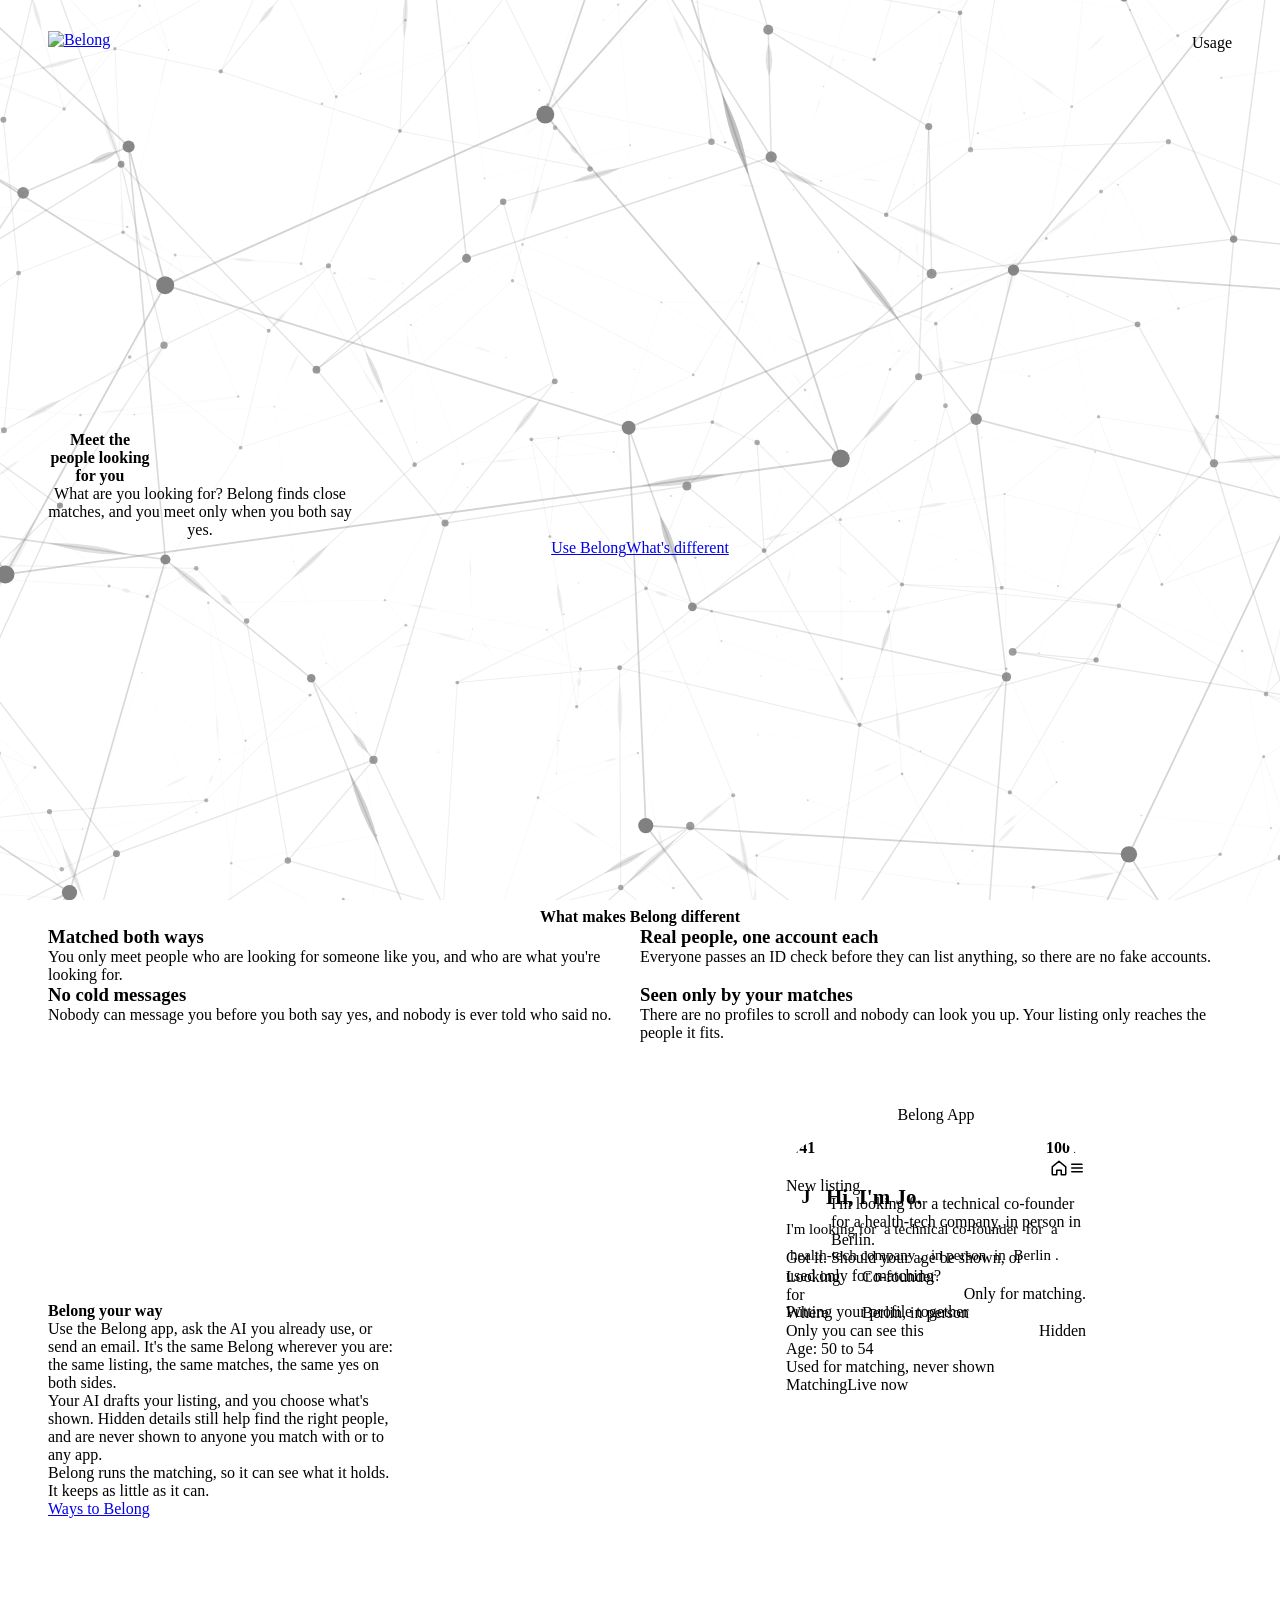
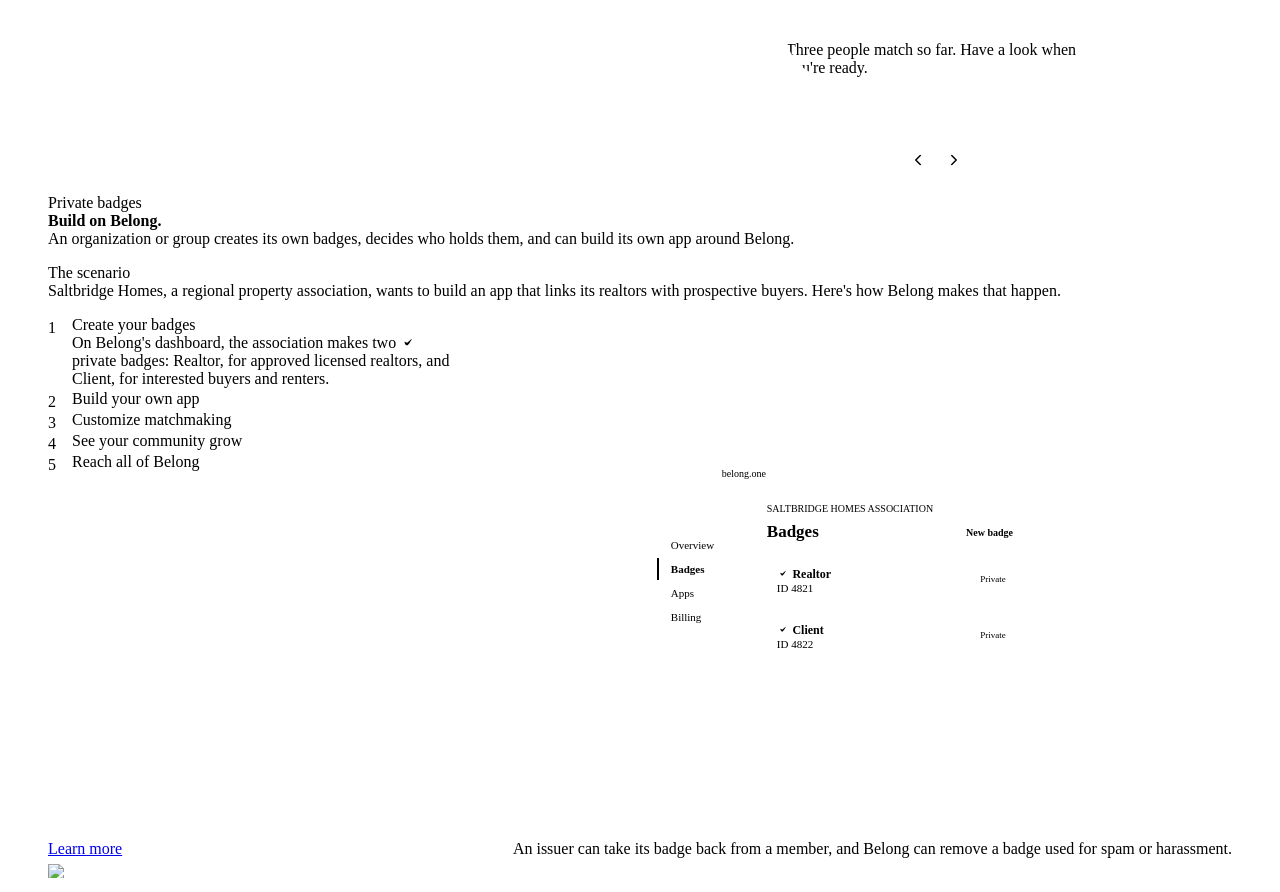
==== commit b4254383: "On phones, step 5 pulls back once the badge is Public The window starts at full size and eases back " ====
--- a/site/index.html
+++ b/site/index.html
@@ -596,6 +596,11 @@
       58% { transform: translate(var(--tx, 0px), var(--ty, 0px)) scale(var(--s, 2.2)); animation-timing-function: cubic-bezier(0.4, 0, 0.2, 1); }
       100% { transform: none; }
     }
+    /* On a phone the window starts at full size and, once the badge is Public, pulls back so the network shows around it. */
+    @container (max-width: 400px) {
+      .pic.play[data-n="4"] .pb { transform-origin: 50% 0; animation: pull 1800ms 2900ms cubic-bezier(0.4, 0, 0.2, 1) both; }
+    }
+    @keyframes pull { to { transform: scale(0.72); } }
     .pic.play[data-n="4"] .pb-state .warning { animation: flicker 800ms 1950ms both; }
     @keyframes flicker { 0%, 19%, 40%, 59%, 80%, 99% { opacity: 1; } 20%, 39%, 60%, 79%, 100% { opacity: 0; } }
     .pic.play[data-n="4"] .pb-state .success { animation: burst 750ms 2750ms both cubic-bezier(0.33, 1, 0.68, 1); }
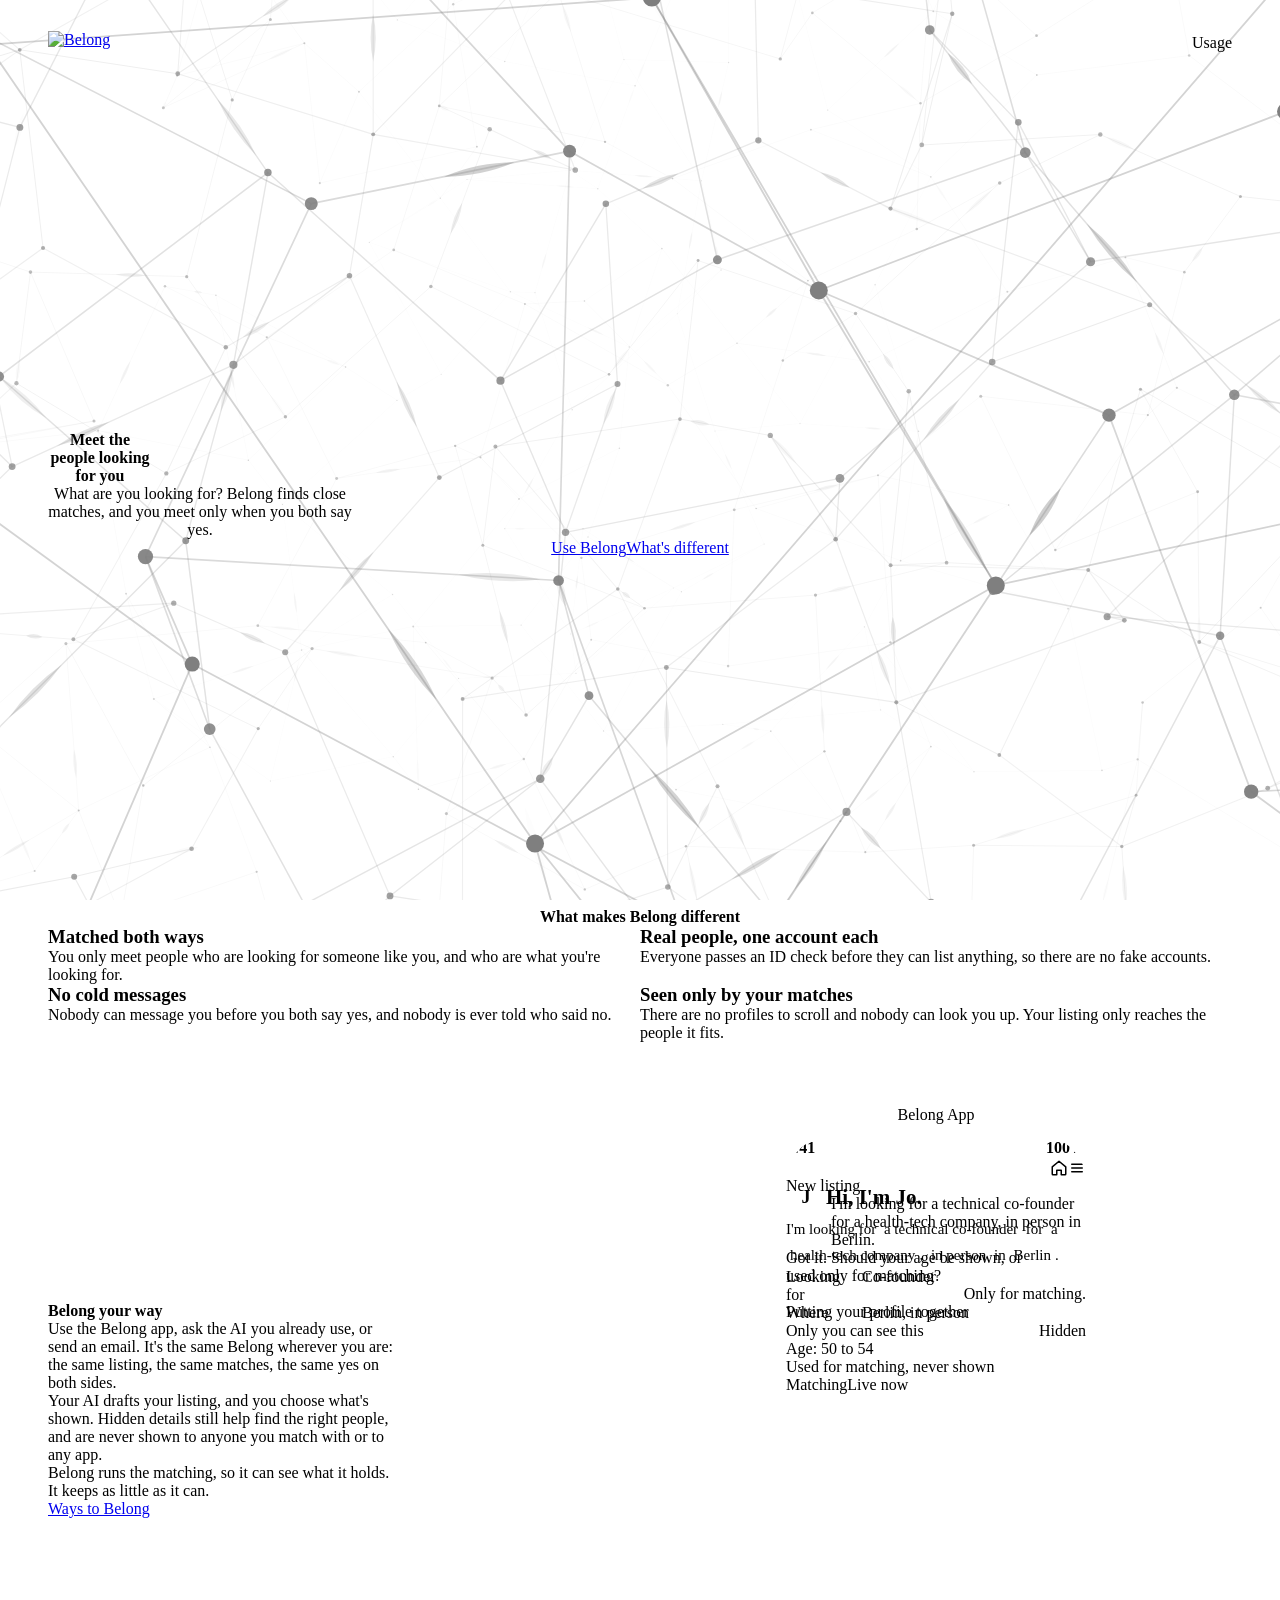
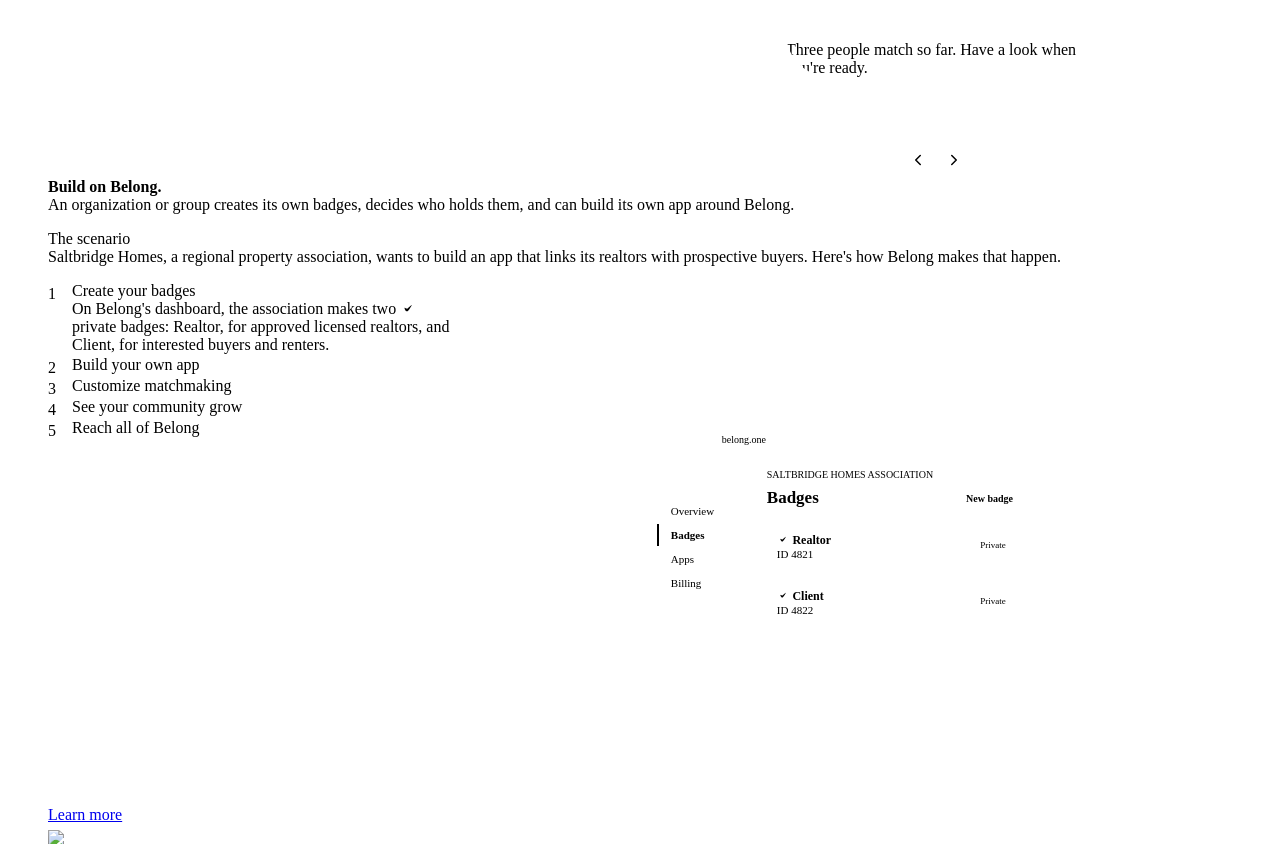
==== commit 49ee312b: "The landing page: a gray band, frost below it, and arrows for the steps on phones What makes Belong " ====
--- a/site/index.html
+++ b/site/index.html
@@ -279,6 +279,18 @@
     mix-blend-mode: multiply; opacity: 0.4;
     -webkit-mask-image: linear-gradient(transparent, black 30px, black calc(100% - var(--space-24)), transparent);
     mask-image: linear-gradient(transparent, black 30px, black calc(100% - var(--space-24)), transparent); }
+  /* What makes Belong different sits on a mid gray instead: ink thinned with white, multiplied over the web so it
+     shows as darker lines, with hard edges and a white heading. A filled band reads tighter, so its padding is smaller. */
+  #different.band::before { background: color-mix(in srgb, var(--text-primary) 55%, var(--surface-app));
+    mix-blend-mode: multiply; opacity: 1; -webkit-mask-image: none; mask-image: none; }
+  #different #diff-title { color: var(--text-inverse); }
+  #different { padding: var(--space-16) 0; }
+  @media (max-width: 640px) { #different { padding: var(--space-12) 0; } }
+  /* Every section below it sits on a faint ink tint that lightly blurs the web behind it. */
+  #different ~ .section { position: relative; }
+  #different ~ .section::before { content: ""; position: absolute; inset: 0; z-index: -1;
+    background: color-mix(in srgb, var(--text-primary) 4%, transparent);
+    -webkit-backdrop-filter: blur(4px); backdrop-filter: blur(4px); }
   .hidden-grid .actions { margin-top: var(--space-6); }
   /* Arrows under the examples, to step to the one before or after; the loop carries on from there. */
   .ways-stage { min-width: 0; }
@@ -515,8 +527,6 @@
     .sb-editor pre { font-size: 10.5px; padding: 12px; }
   }
   .build-foot { display: flex; justify-content: space-between; align-items: center; gap: var(--space-6); flex-wrap: wrap; margin-top: var(--space-4); }
-  .fine { margin: 0; max-width: var(--content-narrow); color: var(--text-secondary); font: var(--text-body-s); text-align: right; }
-  @media (max-width: 600px) { .fine { text-align: left; } }
   /* The private badges story, played as a step list: one picture at a time in a frame. */
   .frame { position: relative; height: 524px; background: var(--surface-sunken); border-radius: var(--radius-lg); overflow: hidden; }
   .frame .pic { position: absolute; inset: 0; height: auto; margin: 0; background: none; opacity: 0; visibility: hidden; }
@@ -529,9 +539,9 @@
 
   /* The step list: the steps on the left, the one playing open with a bar filling until the next; its picture on the right. */
   .flow { display: grid; grid-template-columns: minmax(0, 0.7fr) minmax(0, 1.3fr); gap: var(--space-10); align-items: center; }
-  /* On this page the steps and their picture sit on a clear, frosted panel that blurs the moving web behind the page. */
+  /* On this page the steps and their picture sit on a white, frosted panel that blurs the moving web behind the page. */
   #build .flow { padding: var(--space-8); border-radius: var(--radius-lg); border: 1px solid var(--border-subtle);
-    background: transparent; -webkit-backdrop-filter: blur(8px); backdrop-filter: blur(8px);
+    background: color-mix(in srgb, var(--surface-app) 70%, transparent); -webkit-backdrop-filter: blur(4px); backdrop-filter: blur(4px);
     box-shadow: var(--shadow-sm); }
   @media (max-width: 600px) { #build .flow { padding: var(--space-4); } }
   .b-list { display: flex; flex-direction: column; gap: var(--space-2); }
@@ -551,21 +561,23 @@
   .b-step.on .b-text, .b-step.on .bar { display: block; }
   .b-step.on .bar i { width: 100%; }
   .flow.paused .b-step.on .bar i { animation-name: none; width: 100%; background: var(--border-strong); }
-  /* Numbered buttons for the steps, shown only where the steps stack above their picture. */
-  .b-dots { display: none; gap: var(--space-2); }
-  .b-dots button { all: unset; cursor: pointer; display: grid; place-items: center; width: 36px; height: 36px; border-radius: var(--radius-pill);
-    font: var(--text-label); color: var(--text-tertiary); box-shadow: inset 0 0 0 1px var(--border-subtle); }
-  .b-dots button:focus-visible { outline: 2px solid var(--border-accent); }
-  .b-dots button[aria-current="step"] { color: var(--text-primary); background: var(--surface-card); box-shadow: var(--shadow-sm), inset 0 0 0 1px var(--border-ai); }
+  /* Arrows to the step before or after, shown only where the steps stack above their picture. */
+  .b-nav { display: none; }
   @media (max-width: 860px) {
     .flow { grid-template-columns: minmax(0, 1fr); }
     .frame { height: 400px; }
-    /* One step at a time: the numbers on top, then the open step in a box as tall as the longest, so the picture
-       below never moves. */
-    .b-dots { display: flex; }
-    .b-list { display: grid; gap: var(--space-3); }
-    .b-dots { grid-area: 1 / 1; }
-    .b-step { grid-area: 2 / 1; }
+    /* One step at a time: the open step in a box as tall as the longest, so the picture below never moves, with an
+       arrow either side of it. Its number leads its title ("3. Customize matchmaking"). */
+    #build .flow { row-gap: var(--space-4); }
+    .b-nav { display: contents; }
+    .b-list { display: grid; grid-template-columns: auto minmax(0, 1fr) auto; align-items: center; column-gap: var(--space-1);
+      counter-reset: step; }
+    .b-nav .ways-step { width: 28px; }
+    .b-nav [data-step="-1"] { grid-area: 1 / 1; }
+    .b-nav [data-step="1"] { grid-area: 1 / 3; }
+    .b-step { counter-increment: step; }
+    .b-step b::before { content: counter(step) ". "; }
+    .b-step { grid-area: 1 / 2; align-self: stretch; }
     .b-step .b-text, .b-step .bar { display: block; }
     .b-step:not(.on) { visibility: hidden; }
     .b-step b { font: var(--text-heading-m); }
@@ -919,13 +931,12 @@
 
   <section id="build" class="section" aria-labelledby="private-title">
     <div class="wrap">
-      <p class="eyebrow">Private badges</p>
       <h2 id="private-title" class="display-m">Build on Belong.</h2>
       <p class="intro">An organization or group creates its own badges, decides who holds them, and can build its own app around Belong.</p>
       <div class="flow">
         <p class="b-case"><span>The scenario</span>Saltbridge Homes, a regional property association, wants to build an app that links its realtors with prospective buyers. Here's how Belong makes that happen.</p>
         <div class="b-list">
-          <div class="b-dots"><button type="button" data-k="0" aria-label="Step 1">1</button><button type="button" data-k="1" aria-label="Step 2">2</button><button type="button" data-k="2" aria-label="Step 3">3</button><button type="button" data-k="3" aria-label="Step 4">4</button><button type="button" data-k="4" aria-label="Step 5">5</button></div>
+          <div class="b-nav"><button type="button" class="ways-step" data-step="-1" aria-label="Previous step"><svg viewBox="0 0 24 24" fill="none" stroke="currentColor" stroke-width="2" stroke-linecap="round" stroke-linejoin="round" aria-hidden="true"><path d="M15 6l-6 6 6 6"/></svg></button><button type="button" class="ways-step" data-step="1" aria-label="Next step"><svg viewBox="0 0 24 24" fill="none" stroke="currentColor" stroke-width="2" stroke-linecap="round" stroke-linejoin="round" aria-hidden="true"><path d="M9 6l6 6-6 6"/></svg></button></div>
           <button type="button" class="b-step" data-k="0"><span class="num">1</span><b>Create your badges</b><span class="b-text">On Belong's dashboard, the association makes two <svg class="bmark" viewBox="0 0 24 24" aria-hidden="true"><path class="l" d="M12 1.6 21 6.8v10.4L12 22.4 3 17.2V6.8Z"/><path class="f" d="M6.7 12.0L6.8 12.5L6.9 12.9L7.1 13.3L7.2 13.8L7.4 14.2L7.6 14.6L7.8 15.0L8.0 15.3L8.2 15.7L8.5 16.1L9.0 16.5L9.6 16.8L10.5 16.9L11.3 16.8L11.9 16.4L12.3 16.0L12.7 15.5L13.1 15.0L13.4 14.6L13.7 14.1L14.1 13.7L14.4 13.2L14.7 12.8L15.0 12.3L15.3 11.8L15.6 11.4L15.9 10.9L16.2 10.4L16.5 9.9L16.8 9.5L17.1 9.0L17.4 8.5L17.7 8.0L17.4 7.7L16.9 8.0L16.5 8.4L16.0 8.7L15.6 9.1L15.1 9.4L14.7 9.7L14.2 10.1L13.8 10.4L13.4 10.8L12.9 11.2L12.5 11.5L12.1 11.9L11.7 12.3L11.2 12.6L10.8 13.0L10.4 13.4L10.0 13.7L10.0 13.7L10.1 13.6L10.4 13.6L10.8 13.6L10.9 13.7L10.9 13.6L10.6 13.4L10.3 13.2L9.9 12.9L9.5 12.7L9.2 12.5L8.7 12.3L8.3 12.2L7.9 12.0L7.5 11.8L7.0 11.7Z"/></svg>private badges: Realtor, for approved licensed realtors, and Client, for interested buyers and renters.</span><span class="bar"><i></i></span></button>
           <button type="button" class="b-step" data-k="1"><span class="num">2</span><b>Build your own app</b><span class="b-text">Saltbridge Homes uses its own branding for its front end. Clients join for free and realtors pay the association a monthly fee for membership and access to list their properties.</span><span class="bar"><i></i></span></button>
           <button type="button" class="b-step" data-k="2"><span class="num">3</span><b>Customize matchmaking</b><span class="b-text">Behind its listing screen, the app asks for the other badge, and for property only. Matching works both ways, so nobody outside these rules ever matches in.</span><span class="bar"><i></i></span></button>
@@ -1072,7 +1083,6 @@
       </div>
       <div class="build-foot">
         <a class="btn lg secondary" href="use.html#private-badges">Learn more</a>
-        <p class="fine">An issuer can take its badge back from a member, and Belong can remove a badge used for spam or harassment.</p>
       </div>
     </div>
   </section>
@@ -1376,11 +1386,9 @@
   // B. Step list
   {
     const root = document.querySelector(".flow"), list = [...root.querySelectorAll(".b-step")], frame = root.querySelector(".frame");
-    const dots = [...root.querySelectorAll(".b-dots button")];
     root.style.setProperty("--ms", MS + "ms");
     const steps = cycle(root, n => {
       list.forEach((b, i) => { b.classList.toggle("on", i === n); b.classList.remove("run"); });
-      dots.forEach((d, i) => i === n ? d.setAttribute("aria-current", "step") : d.removeAttribute("aria-current"));
       void root.offsetWidth;
       if (!reduce) list[n].classList.add("run");
       show(frame, n);
@@ -1390,8 +1398,9 @@
       root.classList.toggle("paused", on);
       list.forEach((b, i) => b.setAttribute("aria-pressed", String(on && i === steps.n)));
     };
-    // The numbers, where they show, work just like their steps.
-    dots.forEach((d, i) => d.addEventListener("click", () => list[i].click()));
+    // The arrows, where they show, open the step before or after (wrapping around) and hold it, like clicking it.
+    root.querySelectorAll(".b-nav button").forEach(a => a.addEventListener("click", () =>
+      list[(steps.n + Number(a.dataset.step) + list.length) % list.length].click()));
     list.forEach((b, i) => b.addEventListener("click", () => {
       if (steps.paused && i === steps.n) { hold(false); steps.resume(); }
       else { steps.pause(); steps.jump(i); hold(true); }
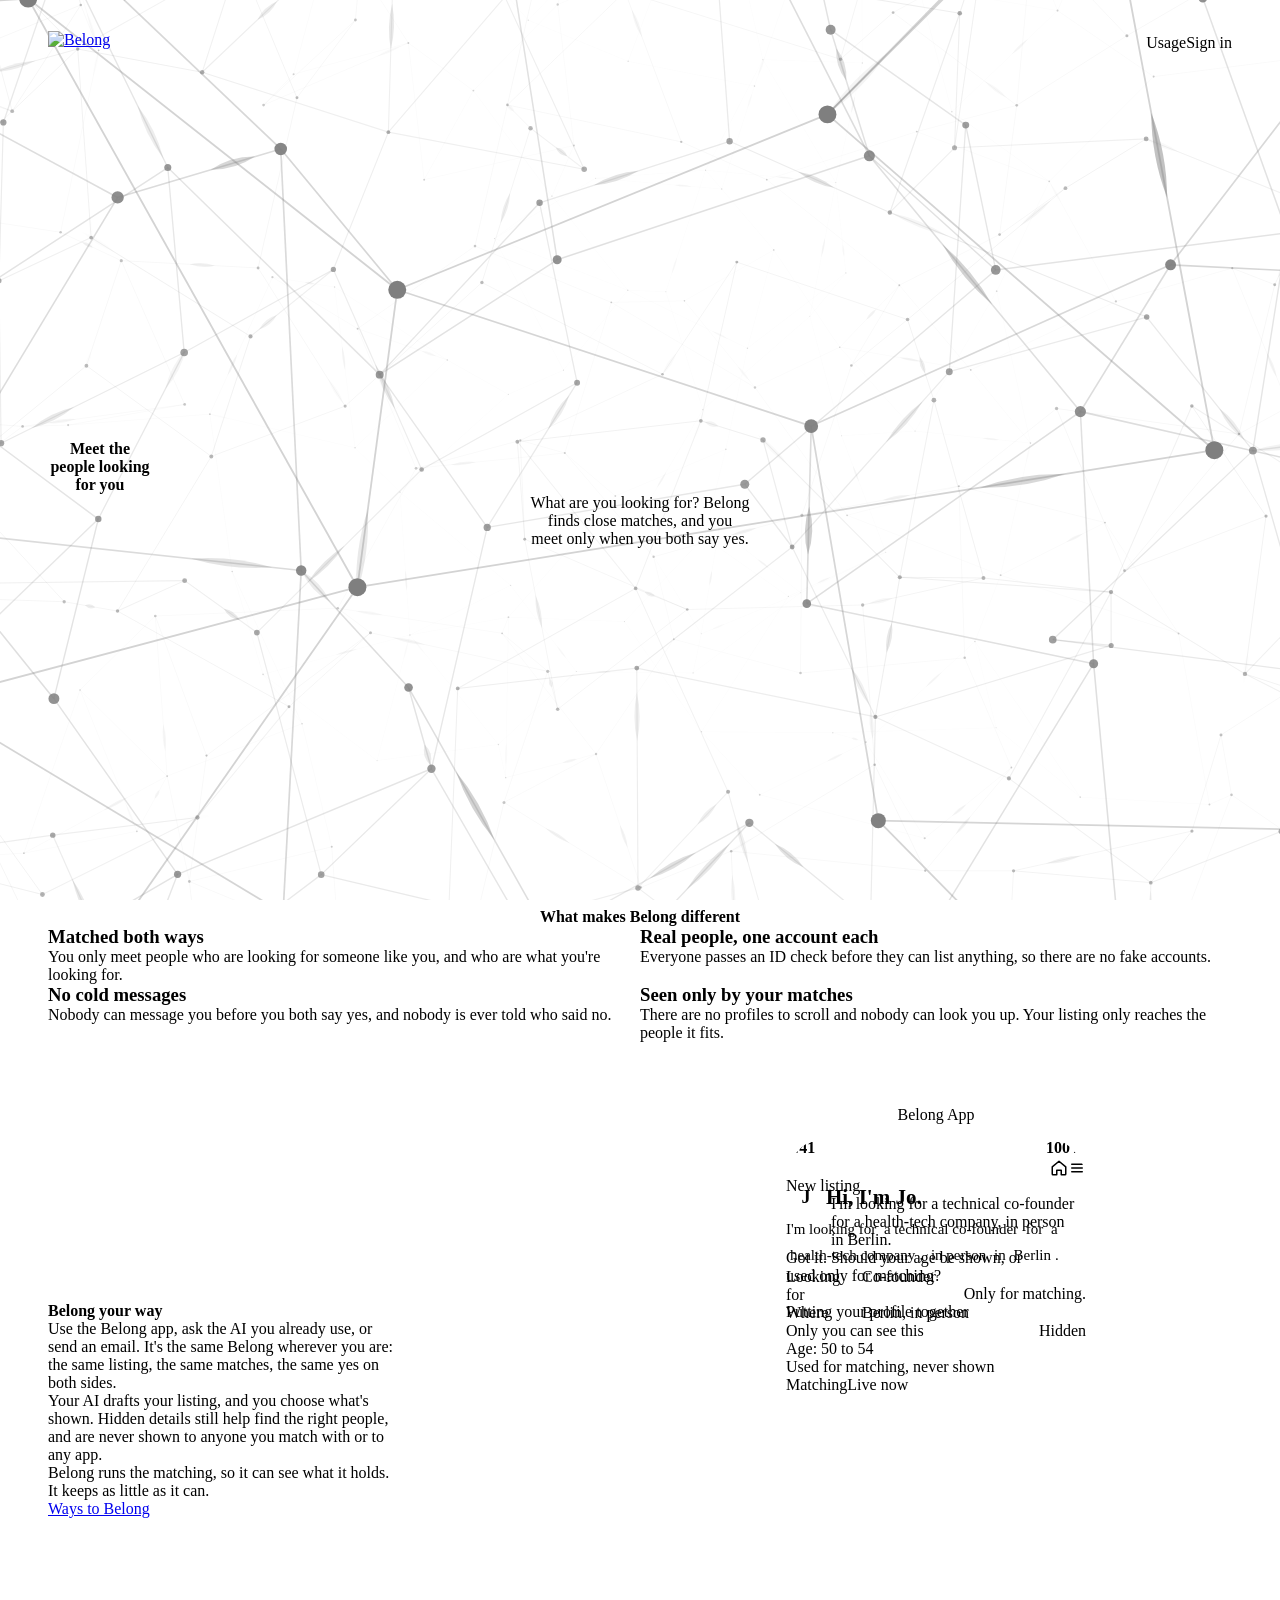
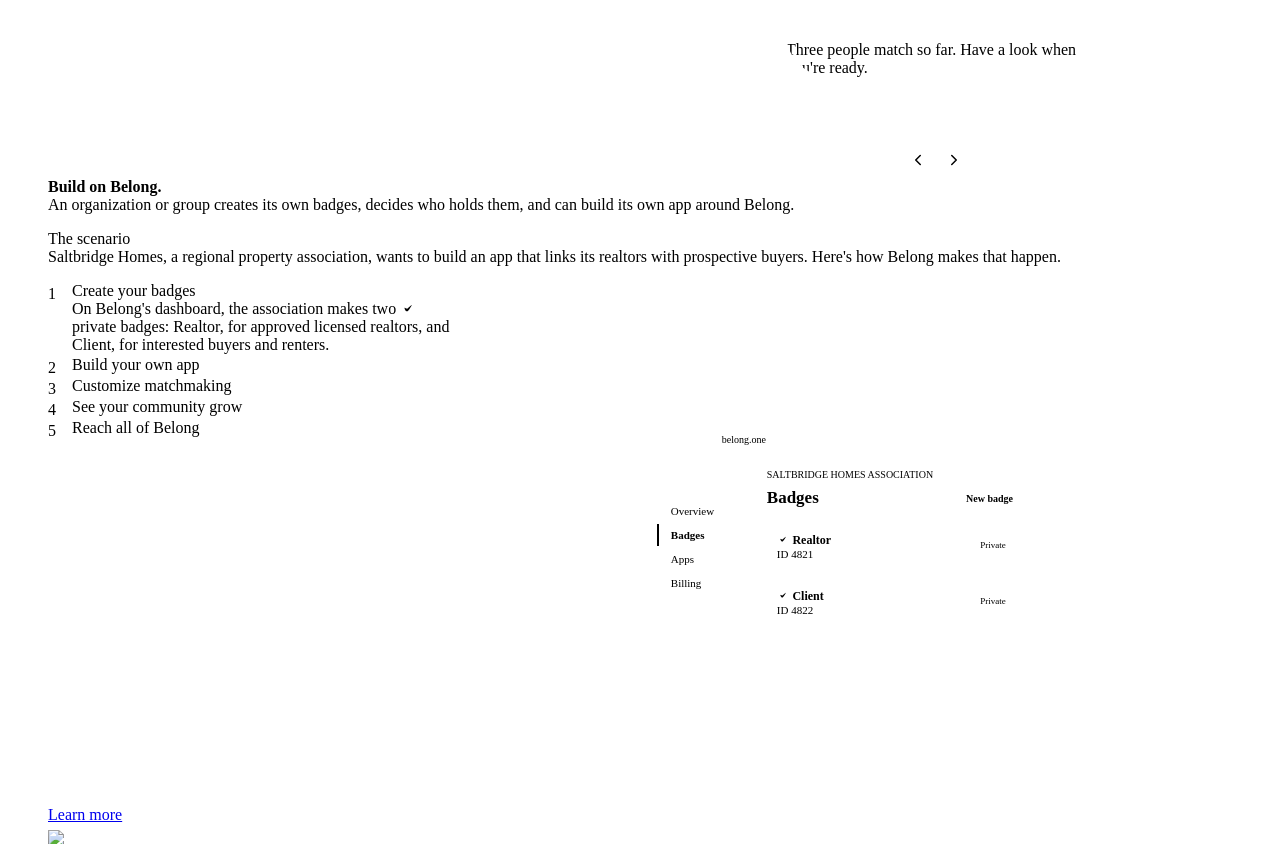
==== commit 19c40270: "A sign-in page, a cleaner landing section and even line breaks The site gets a Sign in page, linked " ====
--- a/site/index.html
+++ b/site/index.html
@@ -17,12 +17,11 @@
     text-align: center; }
   .hero .wrap { width: 100%; }
   .hero h1 { font-size: var(--font-size-display-xl); margin: 0 auto var(--space-6); max-width: 13ch; }
-  .hero .lead { font: var(--text-body-l); color: var(--text-secondary); margin: 0 auto var(--space-8); max-width: 38ch; }
-  .hero .actions { justify-content: center; }
+  .hero .lead { font: var(--text-body-l); color: var(--text-secondary); margin: 0 auto; max-width: 38ch; }
   @media (max-width: 640px) {
     .hero { min-height: 0; padding: var(--space-16) 0; }
     .hero h1 { font-size: var(--font-size-display-l); margin-bottom: var(--space-4); }
-    .hero .lead { font: var(--text-body-m); margin-bottom: var(--space-6); }
+    .hero .lead { font: var(--text-body-m); }
   }
 
   /* The background: a cloud of points in three dimensions, coral, periwinkle and mint, each joined to its nearest by
@@ -763,6 +762,7 @@
     <a class="logo" href="./"><img src="ds/logo/belong-wordmark-small-ink.svg" alt="Belong" width="90" height="26"></a>
     <nav aria-label="Site">
       <a href="use.html">Usage</a>
+      <a href="signin.html">Sign in</a>
     </nav>
   </div>
 </header>
@@ -773,10 +773,6 @@
       <div class="rise">
         <h1 id="hero-title" class="display-xl">Meet the people looking for <span class="drop-coral">you</span></h1>
         <p class="lead">What are you looking for? Belong finds close matches, and you meet only when you both say yes.</p>
-        <div class="actions">
-          <a class="btn lg" href="use.html">Use Belong</a>
-          <a class="btn lg secondary" href="#different">What's different</a>
-        </div>
       </div>
     </div>
   </section>
--- a/site/site.css
+++ b/site/site.css
@@ -7,6 +7,21 @@
 @media (min-width: 960px) { :root { --page-margin: 40px; } }
 
 .wrap { max-width: var(--content-max); margin: 0 auto; padding: 0 var(--page-margin); }
+
+/* Headings and short intros wrap into even lines; other text never leaves one word alone on its last line. */
+h1, h2, h3, .lead, .intro { text-wrap: balance; }
+p, li { text-wrap: pretty; }
+
+/* The Belong app in the two stores: white badges, the stores' marks in one color. */
+.stores { display: grid; grid-template-columns: 1fr 1fr; gap: var(--space-3); }
+.store { display: flex; align-items: center; justify-content: center; gap: var(--space-2); padding: 8px 12px;
+  border-radius: var(--radius-md); background: var(--surface-card); color: var(--text-primary); text-decoration: none;
+  border: 1px solid var(--border-strong); font: var(--text-body-m); font-weight: 600; line-height: 1.1;
+  transition: background var(--duration-base) var(--ease-standard); }
+.store svg { width: 22px; height: 22px; flex-shrink: 0; }
+.store small { display: block; font: var(--text-caption); font-size: 10px; }
+.store:hover { background: var(--surface-raised); }
+.store:focus-visible { outline: 2px solid var(--focus-ring); outline-offset: 2px; }
 
 /* ---------- Top bar: the logo, two links, one button ---------- */
 .site-top { position: relative; z-index: 10; background: var(--surface-nav-blur);
